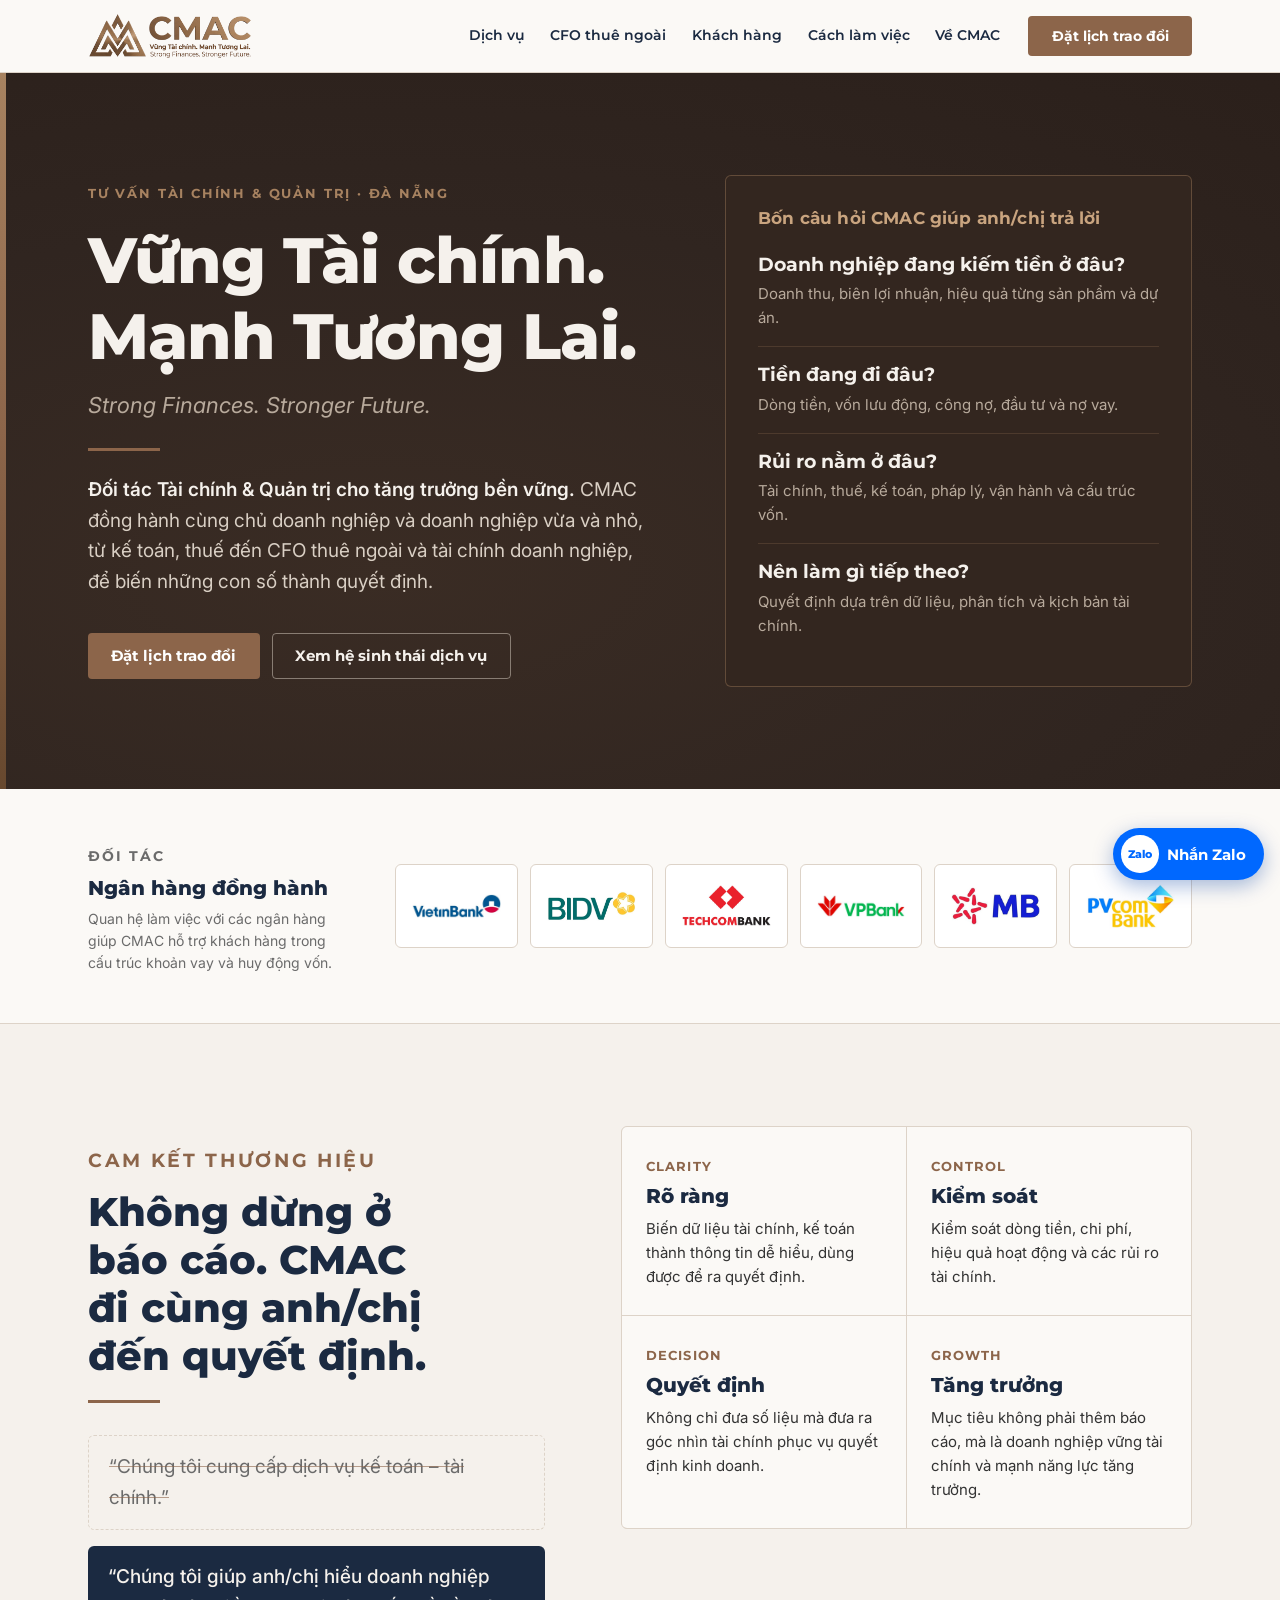
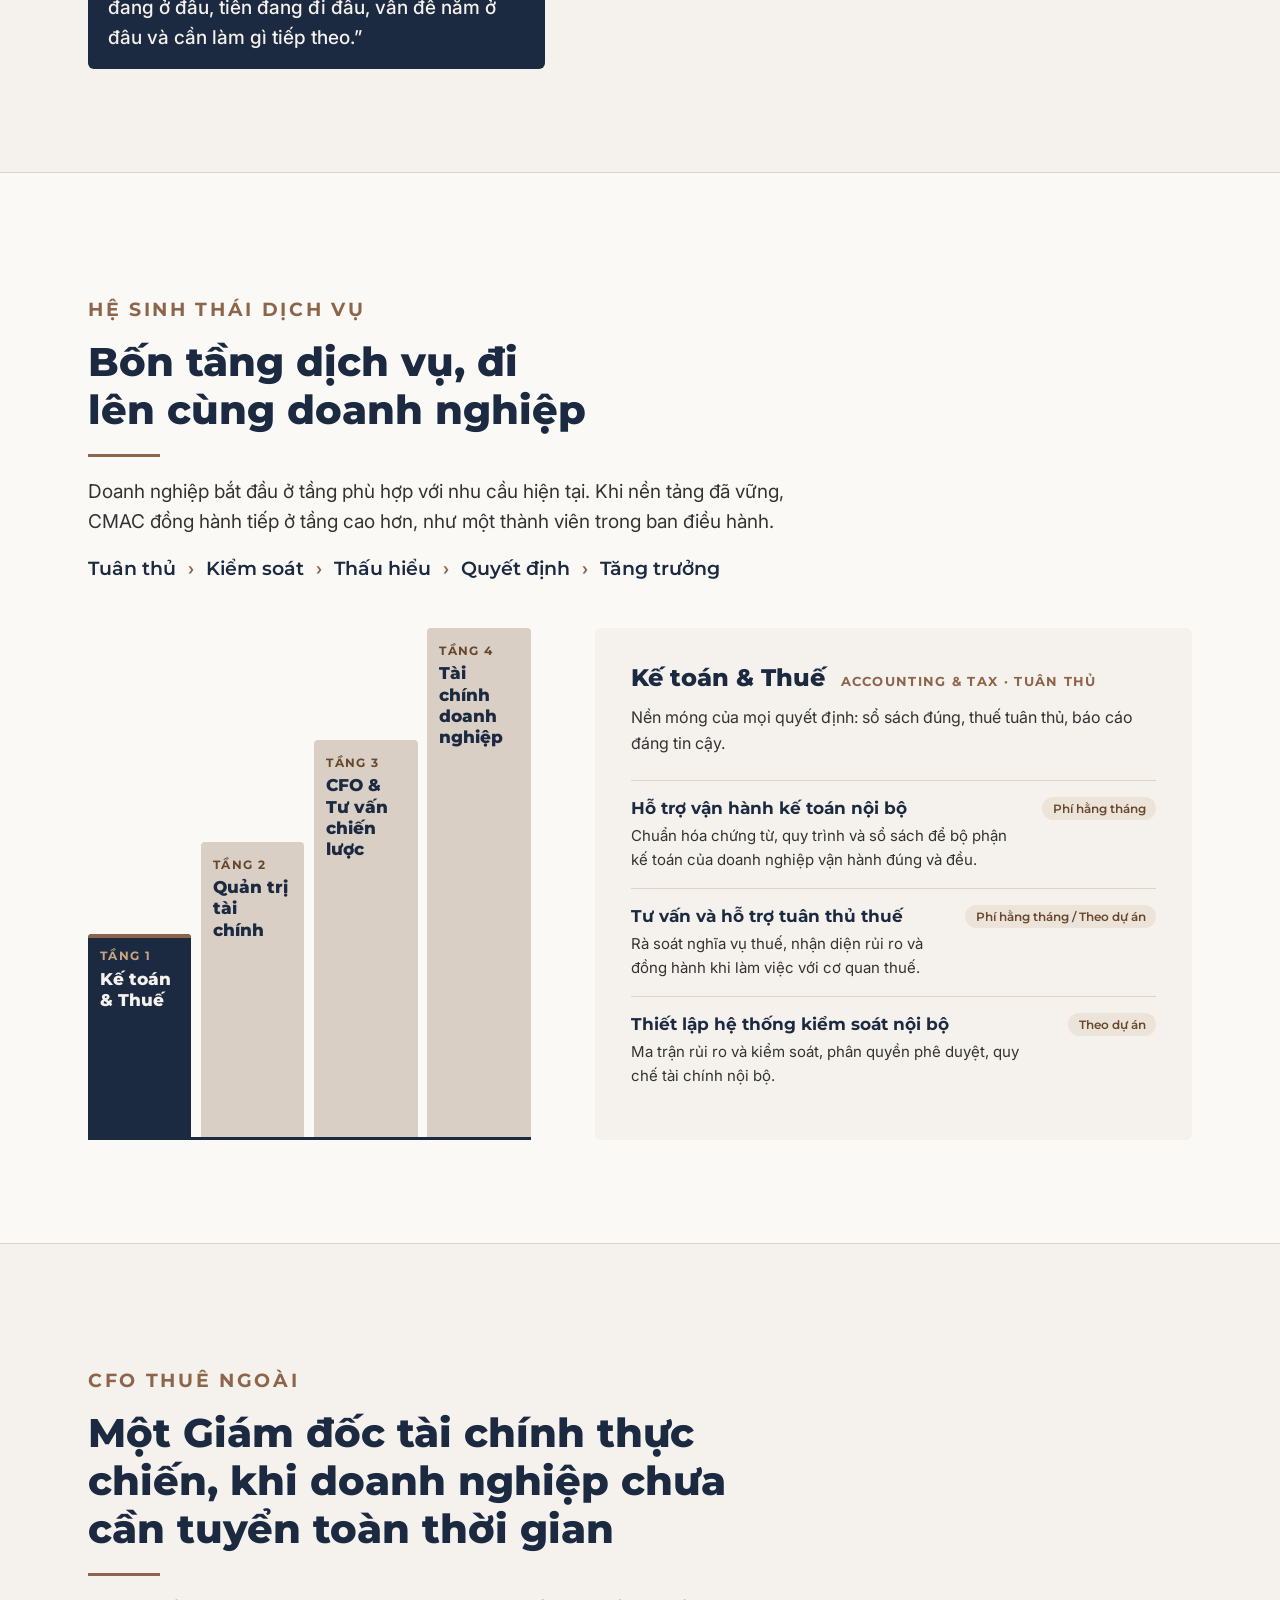
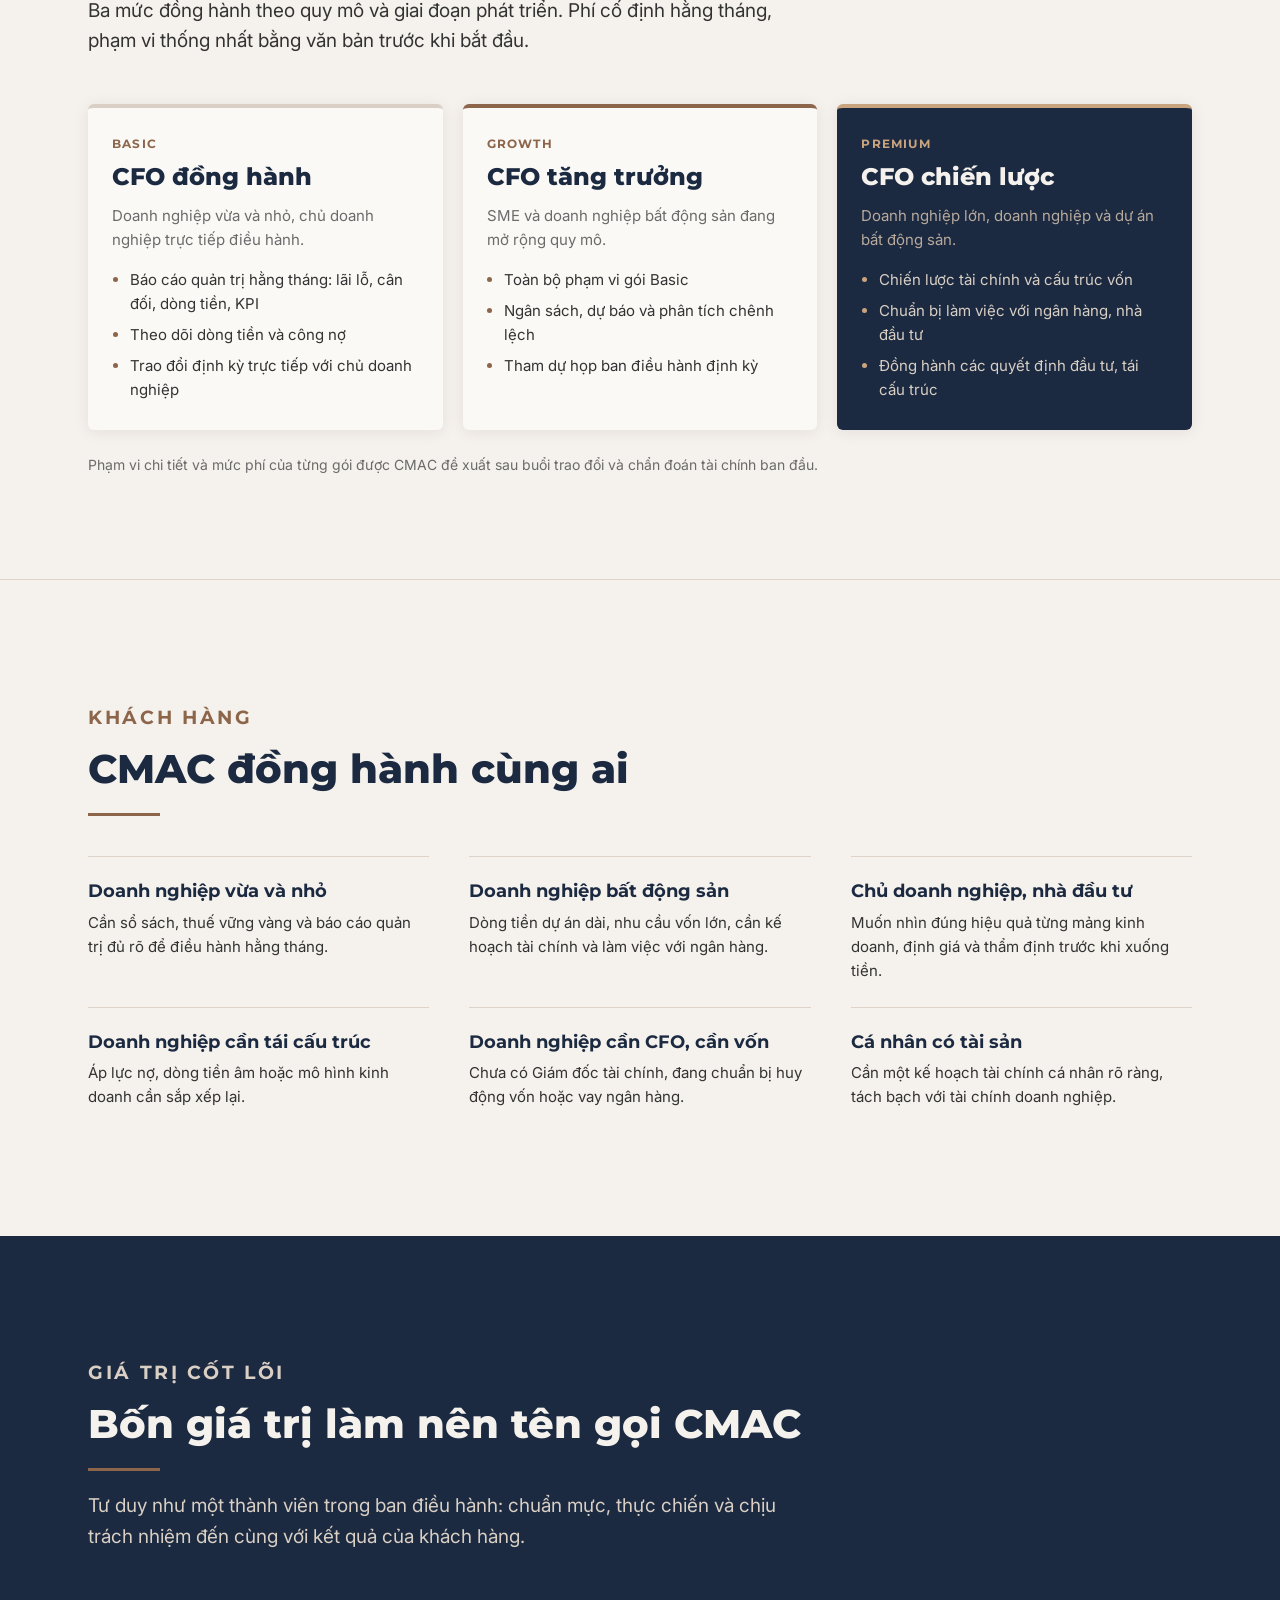
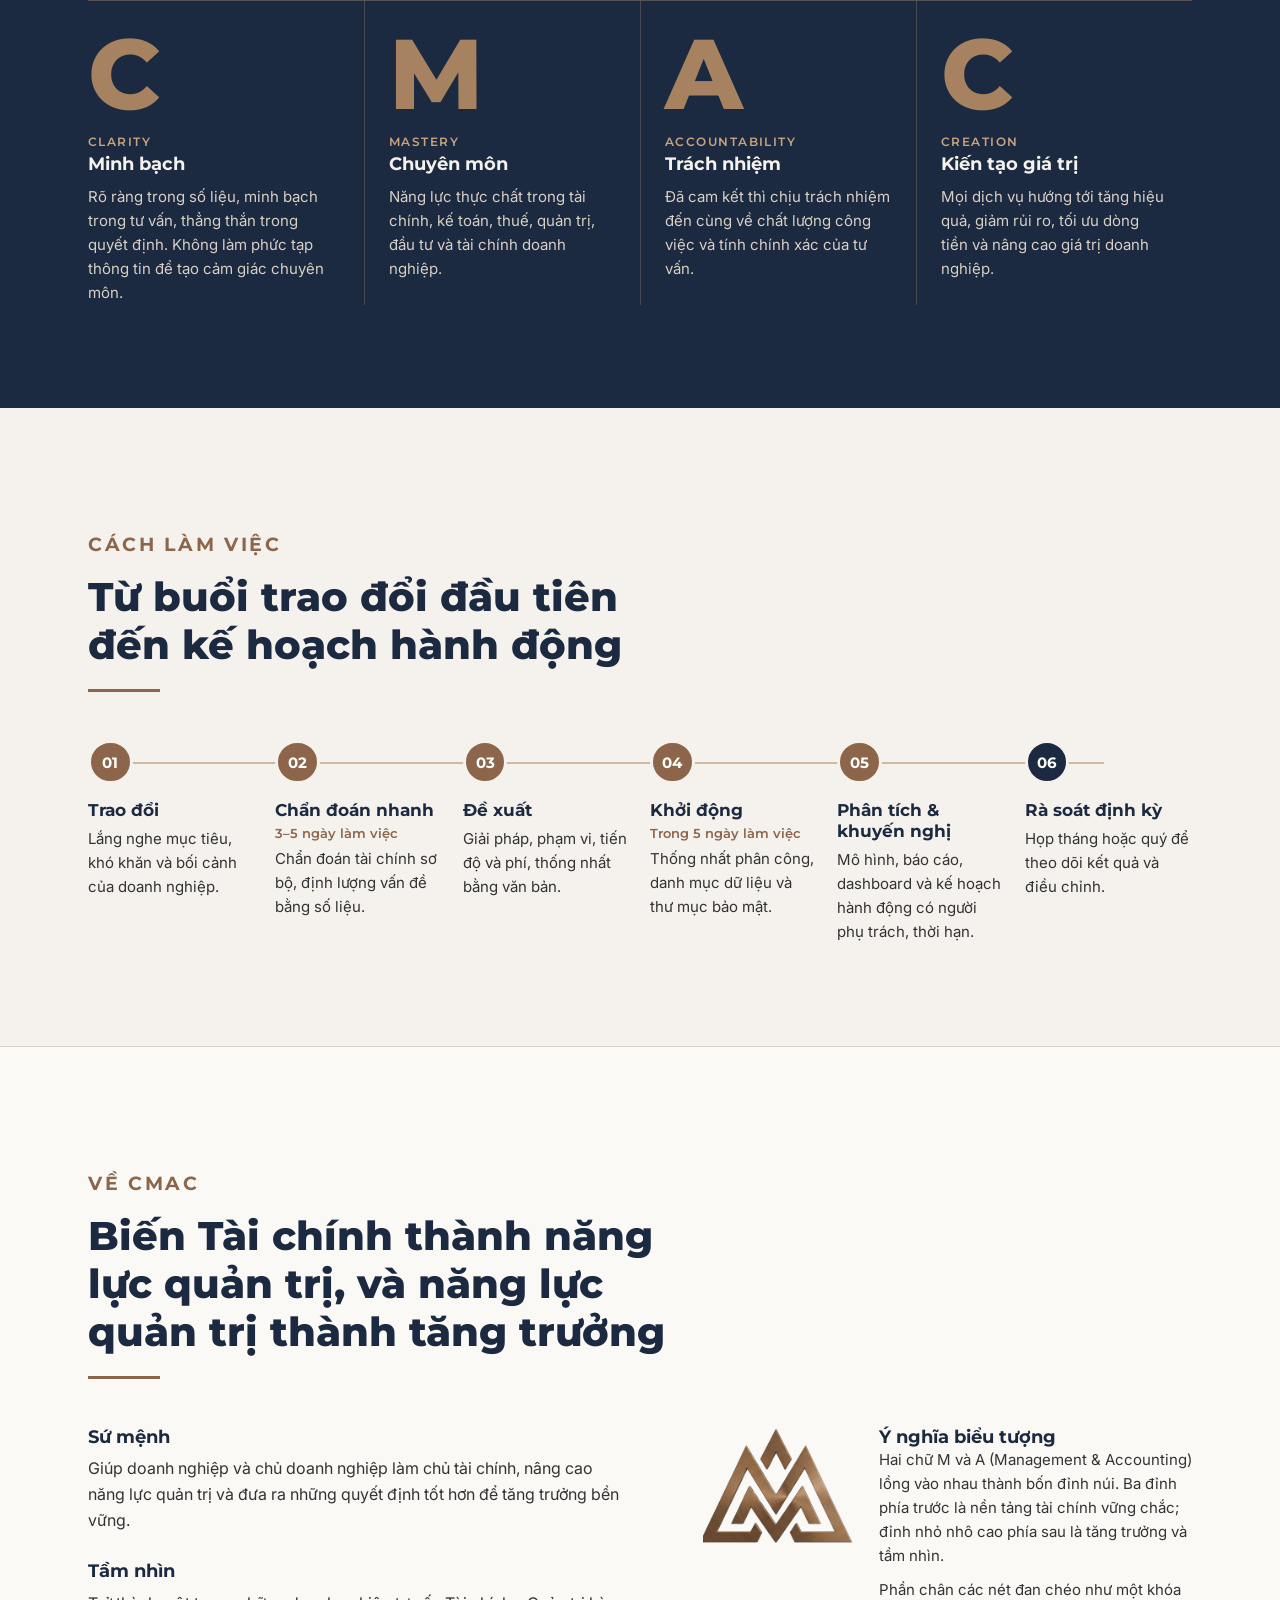
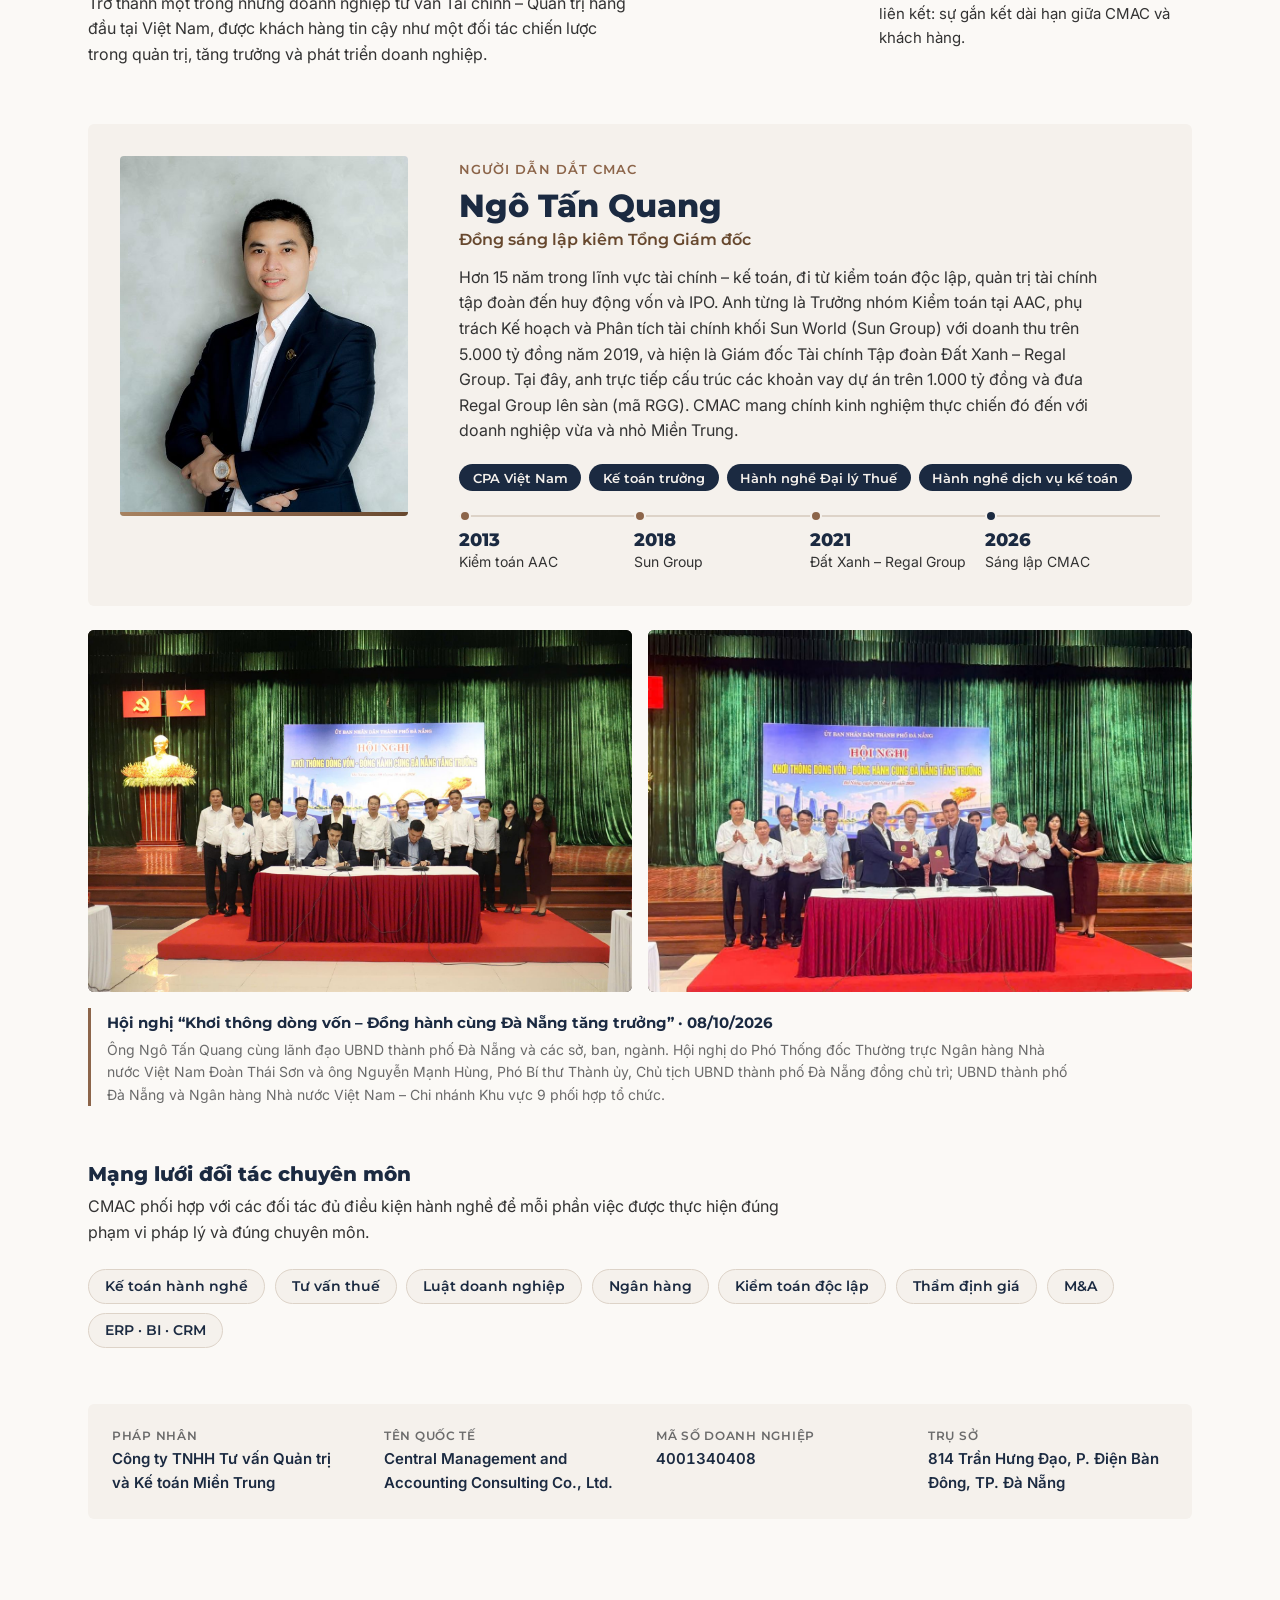
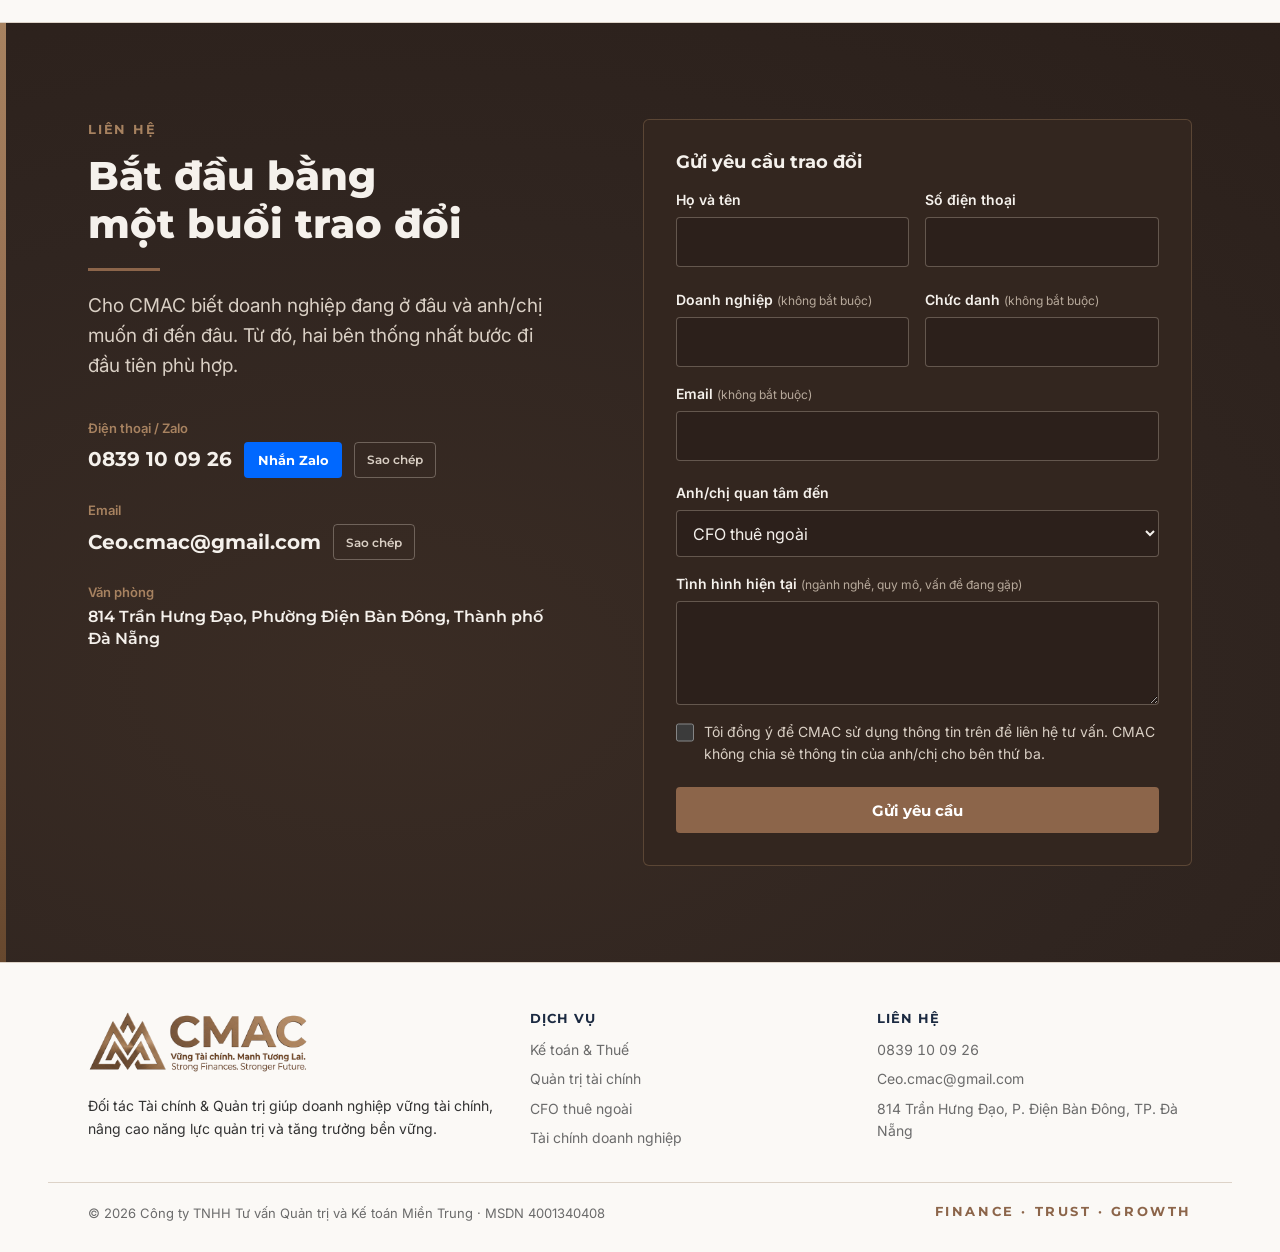
==== index.html @ badc1383 "Sửa logo ngân hàng tràn khung trên Safari iPhone Co-Authored-By: Claude Opus 5.5 <noreply@anthropic." ====
<!doctype html>
<html lang="vi">
<head>
<meta charset="utf-8">
<meta name="viewport" content="width=device-width, initial-scale=1, viewport-fit=cover">
<meta name="description" content="CMAC – Đối tác Tài chính &amp; Quản trị cho tăng trưởng bền vững: Kế toán – Thuế, Quản trị tài chính, CFO thuê ngoài và Tài chính doanh nghiệp tại Đà Nẵng.">
<meta property="og:type" content="website">
<meta property="og:locale" content="vi_VN">
<meta property="og:title" content="CMAC – Vững Tài chính. Mạnh Tương Lai.">
<meta property="og:description" content="CMAC – Đối tác Tài chính &amp; Quản trị cho tăng trưởng bền vững: Kế toán – Thuế, Quản trị tài chính, CFO thuê ngoài và Tài chính doanh nghiệp tại Đà Nẵng.">
<meta property="og:url" content="https://cmac.vn/">
<meta property="og:image" content="https://cmac.vn/assets/cmac-logo.png">
<link rel="canonical" href="https://cmac.vn/">
<meta name="theme-color" content="#2A1F1A">
<link rel="icon" type="image/png" href="assets/cmac-mark.png">
<title>CMAC – Tư vấn Tài chính &amp; Quản trị | Vững Tài chính. Mạnh Tương Lai.</title>
<link rel="preconnect" href="https://fonts.googleapis.com">
<link rel="preconnect" href="https://fonts.gstatic.com" crossorigin>
<link rel="stylesheet" href="https://fonts.googleapis.com/css2?family=Inter:ital,wght@0,400;0,500;0,600;1,400&family=Montserrat:wght@600;700;800&display=swap">
<style>
img { max-width: 100%; }
[hidden] { display: none !important; }
/* Layout: website một trang, căn trái. Nền Kem cho nội dung, khối Sô-cô-la cho hero/CTA (logo đồng chỉ đặt trên nền sáng theo Brand Guideline 2026).
   Điểm nhấn duy nhất: "Hệ sinh thái 4 tầng" vẽ thành bậc núi đi lên, lặp lại hình núi của biểu tượng M–A.
   Một theme cố định theo bộ nhận diện CMAC (60% nền trung tính · 30% Navy · 10% Đồng). */
:root {
  color-scheme: light;
  --choco: #2A1F1A;
  --choco-hi: #3A2C24;
  --choco-card: #33261F;
  --cream: #F5F1EC;
  --paper: #FBF9F6;
  --navy: #1B2A41;
  --navy-2: #24364F;
  --bronze: #8C654A;
  --bronze-hi: #A78260;
  --bronze-lo: #67482E;
  --gold: #C9A47F;
  --sand: #D9CFC4;
  --taupe: #B8AA9C;
  --charcoal: #333333;
  --muted: #6B6B6B;
  --line: #DDD3C8;

  --f-head: "Montserrat", "Segoe UI", system-ui, sans-serif;
  --f-body: "Inter", "Segoe UI", system-ui, sans-serif;

  --t-sm: .875rem;
  --t-base: 1rem;
  --t-lg: 1.1875rem;
  --t-h3: 1.25rem;
  --t-h2: clamp(1.75rem, 1.25rem + 1.9vw, 2.5rem);
  --t-h1: clamp(2.375rem, 1.4rem + 3.8vw, 4rem);

  --wrap: 74rem;
  --gutter: clamp(16px, 4vw, 40px);
  --radius: 6px;
  --shadow: 0 2px 16px rgba(42, 31, 26, .08);
}
*, *::before, *::after { box-sizing: border-box; }
html { scroll-behavior: smooth; }
body {
  margin: 0; background: var(--cream); color: var(--charcoal);
  font-family: var(--f-body); font-size: var(--t-base); line-height: 1.6;
  -webkit-font-smoothing: antialiased;
}
@media (prefers-reduced-motion: reduce) { html { scroll-behavior: auto; } *, *::before, *::after { transition: none !important; animation: none !important; } }
h1, h2, h3, h4 { font-family: var(--f-head); color: var(--navy); line-height: 1.2; margin: 0; text-wrap: balance; }
p, ul, ol, dl, dd { margin: 0; }
a { color: inherit; }
:focus-visible { outline: 2px solid var(--bronze); outline-offset: 3px; border-radius: 2px; }
.wrap { max-width: var(--wrap); margin-inline: auto; padding-inline: var(--gutter); }
.num { font-variant-numeric: tabular-nums; }

/* nhãn phần: chữ hoa giãn, màu Đồng (theo template CMAC), dùng tiết chế */
.kicker { font-family: var(--f-head); font-weight: 700; font-size: .8125rem; letter-spacing: .14em; text-transform: uppercase; color: var(--bronze); }
.rule { width: 4.5rem; height: 3px; background: var(--bronze); border: 0; margin: 1.25rem 0 0; }
.sec { padding-block: clamp(4rem, 8vw, 6.5rem); scroll-margin-top: 4.5rem; }
.sec-head { max-width: 46rem; }
.sec-head h2 { font-size: var(--t-h2); font-weight: 800; margin-top: .75rem; }
.sec-head > p { margin-top: 1.25rem; font-size: var(--t-lg); }

.btn {
  display: inline-flex; align-items: center; justify-content: center;
  font-family: var(--f-head); font-weight: 700; font-size: .9375rem;
  min-height: 2.875rem; padding: 0 1.4rem; border-radius: 4px; border: 1px solid transparent;
  text-decoration: none; cursor: pointer; transition: background-color .18s, border-color .18s, color .18s;
}
.btn-bronze { background: var(--bronze); color: #fff; }
.btn-bronze:hover { background: var(--bronze-lo); }
.btn-line { border-color: rgba(217,207,196,.5); color: var(--cream); background: transparent; }
.btn-line:hover { border-color: var(--bronze-hi); }

/* ---------- Header (nền sáng để đặt logo đồng gốc) ---------- */
.site-head { position: sticky; top: env(safe-area-inset-top, 0px); z-index: 30; background: rgba(251, 249, 246, .96); backdrop-filter: blur(6px); border-bottom: 1px solid var(--line); }
.site-head .wrap { display: flex; align-items: center; gap: 1.75rem; min-height: 4.5rem; }
.brand { display: block; line-height: 0; }
.brand img { height: 46px; width: auto; }
.nav { display: flex; gap: 1.6rem; margin-left: auto; }
.nav a { font-family: var(--f-head); font-weight: 600; font-size: .875rem; color: var(--navy); text-decoration: none; padding-block: .5rem; border-bottom: 2px solid transparent; }
.nav a:hover { border-bottom-color: var(--bronze); }
.head-cta { min-height: 2.5rem; font-size: .875rem; }
.menu-btn { display: none; margin-left: auto; background: none; border: 1px solid var(--line); color: var(--navy); border-radius: 4px; min-height: 2.75rem; padding: 0 1rem; font: 600 .875rem var(--f-head); cursor: pointer; }
@media (max-width: 900px) {
  .nav, .head-cta { display: none; }
  .menu-btn { display: inline-flex; align-items: center; }
  .nav.open { display: flex; position: absolute; left: 0; right: 0; top: 100%; flex-direction: column; gap: 0; background: var(--paper); padding: .25rem var(--gutter) 1rem; border-bottom: 1px solid var(--line); box-shadow: var(--shadow); }
  .nav.open a { padding-block: .85rem; border-bottom: 1px solid var(--line); }
  .brand img { height: 40px; }
}

/* ---------- Khối tối ---------- */
.dark { position: relative; color: var(--sand); background: radial-gradient(120% 95% at 30% 70%, var(--choco-hi) 0%, #302520 52%, var(--choco) 100%); }
.dark::before { content: ""; position: absolute; inset: 0 auto 0 0; width: 6px; background: linear-gradient(var(--bronze-hi), var(--bronze), var(--bronze-lo)); }
.dark h1, .dark h2, .dark h3 { color: var(--cream); }
.dark .kicker { color: var(--bronze-hi); }

/* ---------- Hero ---------- */
.hero .wrap { display: grid; grid-template-columns: minmax(0, 1.2fr) minmax(0, 1fr); gap: clamp(2.5rem, 6vw, 5rem); padding-block: clamp(3.5rem, 8vw, 6.5rem); align-items: center; }
.hero h1 { font-size: var(--t-h1); font-weight: 800; letter-spacing: -.015em; margin-top: 1.1rem; }
.hero .en { display: block; margin-top: .9rem; font: italic 400 clamp(1.05rem, .9rem + .6vw, 1.375rem)/1.4 var(--f-body); color: var(--taupe); letter-spacing: 0; }
.hero .rule { margin-top: 1.75rem; }
.hero-lede { margin-top: 1.5rem; font-size: var(--t-lg); max-width: 36rem; }
.hero-lede strong { color: var(--cream); font-weight: 600; }
.hero-actions { display: flex; flex-wrap: wrap; gap: .75rem; margin-top: 2.25rem; }

.questions { background: var(--choco-card); border: 1px solid rgba(167,130,96,.4); border-radius: var(--radius); padding: clamp(1.25rem, 3vw, 2rem); min-width: 0; }
.questions h2 { font-size: 1.0625rem; font-weight: 700; color: var(--gold); letter-spacing: .01em; }
.questions ul { list-style: none; padding: 0; margin-top: .5rem; display: grid; }
.questions li { padding-block: 1rem; border-top: 1px solid rgba(167,130,96,.22); }
.questions li:first-child { border-top: 0; }
.questions b { display: block; font: 700 1.1875rem/1.3 var(--f-head); color: var(--cream); }
.questions span { display: block; margin-top: .3rem; font-size: .9375rem; color: var(--taupe); }
@media (max-width: 900px) { .hero .wrap { grid-template-columns: minmax(0, 1fr); } }

/* ---------- Cam kết ---------- */
.promise .wrap { display: grid; grid-template-columns: minmax(0, 1fr) minmax(0, 1.25fr); gap: clamp(2rem, 6vw, 5rem); align-items: start; }
.shift { margin-top: 2rem; display: grid; gap: 1rem; }
.shift p { padding: 1rem 1.25rem; border-radius: var(--radius); font-size: var(--t-lg); }
.shift .from { color: var(--muted); background: transparent; border: 1px dashed var(--line); text-decoration: line-through; text-decoration-color: rgba(140,101,74,.6); }
.shift .to { background: var(--navy); color: var(--cream); font-weight: 500; }
.pillars { display: grid; grid-template-columns: repeat(2, minmax(0, 1fr)); gap: 1px; background: var(--line); border: 1px solid var(--line); border-radius: var(--radius); overflow: hidden; }
.pillar { background: var(--paper); padding: 1.6rem 1.5rem; }
.pillar .en { font: 700 .8125rem var(--f-head); color: var(--bronze); letter-spacing: .08em; text-transform: uppercase; }
.pillar h3 { font-size: var(--t-h3); font-weight: 800; margin-top: .35rem; }
.pillar p { margin-top: .6rem; font-size: .9375rem; }
@media (max-width: 900px) { .promise .wrap { grid-template-columns: minmax(0, 1fr); } }
@media (max-width: 520px) { .pillars { grid-template-columns: minmax(0, 1fr); } }

/* ---------- Hệ sinh thái 4 tầng ---------- */
.eco { background: var(--paper); border-block: 1px solid var(--line); }
.logic { display: flex; flex-wrap: wrap; align-items: center; gap: .5rem .75rem; margin-top: 1.5rem; font: 600 .9375rem var(--f-head); color: var(--navy); }
.logic i { font-style: normal; color: var(--bronze); }
.eco-grid { display: grid; grid-template-columns: minmax(0, 1fr) minmax(0, 1.35fr); gap: clamp(2rem, 5vw, 4rem); margin-top: 3rem; align-items: stretch; }
.peaks { display: grid; grid-template-columns: repeat(4, minmax(0, 1fr)); align-items: end; gap: .6rem; min-height: 22rem; padding-bottom: 0; border-bottom: 3px solid var(--navy); }
.peak {
  position: relative; display: flex; flex-direction: column; justify-content: flex-start; gap: .35rem;
  border: 0; cursor: pointer; text-align: left; padding: .9rem .75rem; border-radius: 4px 4px 0 0;
  background: var(--sand); color: var(--navy); font-family: var(--f-head); transition: background-color .2s, color .2s;
}
.peak:nth-child(1) { height: 40%; } .peak:nth-child(2) { height: 58%; } .peak:nth-child(3) { height: 78%; } .peak:nth-child(4) { height: 100%; }
.peak small { font-weight: 700; font-size: .75rem; letter-spacing: .12em; text-transform: uppercase; color: var(--bronze-lo); }
.peak strong { font-weight: 800; font-size: clamp(.8125rem, .7rem + .45vw, 1.0625rem); line-height: 1.25; }
.peak:hover { background: #E6DDD2; }
.peak[aria-selected="true"] { background: var(--navy); color: var(--cream); }
.peak[aria-selected="true"] small { color: var(--gold); }
.peak[aria-selected="true"]::after { content: ""; position: absolute; left: 0; right: 0; top: 0; height: 4px; background: var(--bronze); border-radius: 4px 4px 0 0; }
.tier { background: var(--cream); border-radius: var(--radius); padding: clamp(1.4rem, 3vw, 2.25rem); min-width: 0; }
.tier-top { display: flex; flex-wrap: wrap; align-items: baseline; gap: .5rem 1rem; }
.tier h3 { font-size: 1.5rem; font-weight: 800; }
.tier .goal { font: 700 .8125rem var(--f-head); letter-spacing: .1em; text-transform: uppercase; color: var(--bronze); }
.tier > p { margin-top: .75rem; }
.svc-list { list-style: none; padding: 0; margin-top: 1.5rem; display: grid; gap: 0; }
.svc-list li { display: grid; grid-template-columns: minmax(0, 1fr) auto; gap: .25rem 1.25rem; padding-block: 1rem; border-top: 1px solid var(--line); }
.svc-list b { font: 700 1.0625rem/1.35 var(--f-head); color: var(--navy); }
.svc-list p { grid-column: 1; font-size: .9375rem; }
.svc-list .fee { grid-column: 2; grid-row: 1; align-self: start; font: 600 .75rem var(--f-head); color: var(--bronze-lo); background: #EDE4D9; border-radius: 999px; padding: .25rem .65rem; white-space: nowrap; }
@media (max-width: 900px) { .eco-grid { grid-template-columns: minmax(0, 1fr); } .peaks { min-height: 15rem; } }
@media (max-width: 480px) { .peak { padding: .6rem .45rem; } .peak small { letter-spacing: .06em; } .svc-list li { grid-template-columns: minmax(0, 1fr); } .svc-list .fee { grid-column: 1; grid-row: auto; justify-self: start; } }

/* ---------- CFO thuê ngoài ---------- */
.cfo-grid { display: grid; grid-template-columns: repeat(3, minmax(0, 1fr)); gap: 1.25rem; margin-top: 3rem; }
.pkg { background: var(--paper); border-radius: var(--radius); box-shadow: var(--shadow); padding: 1.75rem 1.5rem; display: flex; flex-direction: column; gap: .75rem; border-top: 4px solid var(--sand); }
.pkg.mid { border-top-color: var(--bronze); }
.pkg.top { background: var(--navy); color: var(--sand); border-top-color: var(--gold); }
.pkg.top h3 { color: var(--cream); }
.pkg .tag { font: 700 .75rem var(--f-head); letter-spacing: .1em; text-transform: uppercase; color: var(--bronze); }
.pkg.top .tag { color: var(--gold); }
.pkg h3 { font-size: 1.5rem; font-weight: 800; }
.pkg .for { font-size: .9375rem; color: var(--muted); }
.pkg.top .for { color: var(--taupe); }
.pkg ul { padding-left: 1.1rem; display: grid; gap: .45rem; font-size: .9375rem; margin-top: .25rem; }
.pkg li::marker { color: var(--bronze); }
.pkg.top li::marker { color: var(--gold); }
.cfo-note { margin-top: 1.5rem; font-size: .875rem; color: var(--muted); max-width: 52rem; }
@media (max-width: 900px) { .cfo-grid { grid-template-columns: minmax(0, 1fr); } }

/* ---------- Khách hàng ---------- */
.clients { border-top: 1px solid var(--line); }
.client-grid { display: grid; grid-template-columns: repeat(3, minmax(0, 1fr)); gap: 0 2.5rem; margin-top: 2.5rem; }
.client { padding-block: 1.5rem; border-top: 1px solid var(--line); }
.client h3 { font-size: 1.125rem; font-weight: 700; }
.client p { margin-top: .5rem; font-size: .9375rem; }
@media (max-width: 900px) { .client-grid { grid-template-columns: repeat(2, minmax(0, 1fr)); } }
@media (max-width: 560px) { .client-grid { grid-template-columns: minmax(0, 1fr); } }

/* ---------- Giá trị C.M.A.C ---------- */
.values { background: var(--navy); color: var(--sand); }
.values .kicker { color: var(--gold); }
.values h2 { color: var(--cream); }
.values .sec-head > p { color: var(--sand); }
.acrostic { display: grid; grid-template-columns: repeat(4, minmax(0, 1fr)); margin-top: 3rem; border-top: 1px solid rgba(201,164,127,.35); }
.letter { padding: 1.75rem 1.5rem 0 0; }
.letter + .letter { padding-left: 1.5rem; border-left: 1px solid rgba(201,164,127,.25); }
.letter .big { display: block; font: 800 clamp(4rem, 3rem + 4vw, 6.5rem)/0.9 var(--f-head); color: var(--bronze-hi); letter-spacing: -.02em; }
.letter h3 { color: var(--cream); font-size: 1.125rem; font-weight: 700; margin-top: 1rem; }
.letter h3 span { display: block; font: 600 .75rem var(--f-head); color: var(--gold); letter-spacing: .12em; text-transform: uppercase; margin-bottom: .3rem; }
.letter p { margin-top: .6rem; font-size: .9375rem; }
@media (max-width: 900px) { .acrostic { grid-template-columns: repeat(2, minmax(0, 1fr)); row-gap: 2rem; } .letter:nth-child(3) { padding-left: 0; border-left: 0; } }
@media (max-width: 480px) { .acrostic { grid-template-columns: minmax(0, 1fr); } .letter + .letter { padding-left: 0; border-left: 0; } }

/* ---------- Quy trình ---------- */
.steps { list-style: none; padding: 0; margin-top: 3rem; display: grid; grid-template-columns: repeat(6, minmax(0, 1fr)); gap: 1.25rem; counter-reset: s; position: relative; }
.steps::before { content: ""; position: absolute; top: 1.4rem; left: 1.4rem; right: 8%; height: 2px; background: var(--bronze-hi); opacity: .5; }
.steps li { position: relative; counter-increment: s; min-width: 0; }
.steps li::before { content: counter(s, decimal-leading-zero); position: relative; display: grid; place-items: center; width: 2.8rem; height: 2.8rem; border-radius: 50%; background: var(--bronze); color: #fff; font: 700 .9375rem var(--f-head); border: 3px solid var(--cream); }
.steps li:last-child::before { background: var(--navy); }
.steps h3 { font-size: 1.0625rem; font-weight: 700; margin-top: 1rem; }
.steps .time { display: block; font: 600 .8125rem var(--f-head); color: var(--bronze); margin-top: .25rem; }
.steps p { font-size: .9375rem; margin-top: .4rem; }
@media (max-width: 1000px) {
  .steps { grid-template-columns: minmax(0, 1fr); gap: 0; }
  .steps::before { top: 1.4rem; bottom: 1.4rem; left: 1.4rem; right: auto; width: 2px; height: auto; }
  .steps li { display: grid; grid-template-columns: 2.8rem minmax(0, 1fr); column-gap: 1.1rem; padding-bottom: 1.6rem; }
  .steps li::before { grid-row: span 3; }
  .steps h3 { margin-top: .55rem; }
}

/* ---------- Về CMAC ---------- */
.about { background: var(--paper); border-block: 1px solid var(--line); }
.about-grid { display: grid; grid-template-columns: minmax(0, 1.1fr) minmax(0, 1fr); gap: clamp(2rem, 6vw, 5rem); margin-top: 3rem; }
.mv { display: grid; gap: 1.75rem; }
.mv h3 { font-size: 1.125rem; font-weight: 700; }
.mv p { margin-top: .5rem; }
.mv .en { margin-top: .4rem; font-style: italic; color: var(--muted); font-size: .9375rem; }
.symbol { display: grid; grid-template-columns: 9.5rem minmax(0, 1fr); gap: 1.5rem; align-items: start; }
.symbol img { width: 100%; height: auto; }
.symbol p { font-size: .9375rem; }
.symbol p + p { margin-top: .6rem; }
.leader { margin-top: 3.5rem; display: grid; grid-template-columns: minmax(0, 18rem) minmax(0, 1fr); gap: clamp(1.5rem, 4vw, 3.5rem); align-items: start; padding: clamp(1.25rem, 3vw, 2rem); background: var(--cream); border-radius: var(--radius); }
.leader-photo { margin: 0; position: relative; }
.leader-photo img { display: block; width: 100%; height: auto; aspect-ratio: 4 / 5; object-fit: cover; border-radius: 4px; }
.leader-photo::after { content: ""; position: absolute; left: 0; right: 0; bottom: 0; height: 4px; background: linear-gradient(90deg, var(--bronze-hi), var(--bronze), var(--bronze-lo)); border-radius: 0 0 4px 4px; }
.leader .role { font: 600 .8125rem var(--f-head); color: var(--bronze); letter-spacing: .08em; text-transform: uppercase; }
.leader h3 { font-size: clamp(1.5rem, 1.2rem + 1vw, 2rem); font-weight: 800; margin-top: .4rem; }
.leader-title { font: 600 1rem var(--f-head); color: var(--bronze-lo); margin-top: .25rem; }
.leader-bio { margin-top: 1rem; max-width: 40rem; }
.creds { list-style: none; padding: 0; margin-top: 1.25rem; display: flex; flex-wrap: wrap; gap: .5rem; }
.creds li { background: var(--navy); color: var(--cream); border-radius: 999px; padding: .35rem .85rem; font: 600 .8125rem var(--f-head); }
.path { list-style: none; padding: 0; margin-top: 1.5rem; display: grid; grid-template-columns: repeat(4, minmax(0, 1fr)); border-top: 2px solid var(--line); }
.path li { padding-top: .75rem; position: relative; font-size: .875rem; color: var(--charcoal); }
.path li::before { content: ""; position: absolute; top: -7px; left: 0; width: 12px; height: 12px; border-radius: 50%; background: var(--bronze); border: 2px solid var(--cream); }
.path li:last-child::before { background: var(--navy); }
.path span { display: block; font: 800 1.125rem var(--f-head); color: var(--navy); }
@media (max-width: 760px) { .leader { grid-template-columns: minmax(0, 1fr); } .leader-photo { max-width: 16rem; } }
@media (max-width: 480px) { .path { grid-template-columns: repeat(2, minmax(0, 1fr)); row-gap: 1rem; } }

/* ---------- Ngân hàng đồng hành ---------- */
.banks { background: var(--paper); border-bottom: 1px solid var(--line); }
.banks .wrap { display: grid; grid-template-columns: minmax(0, 16rem) minmax(0, 1fr); gap: clamp(1.5rem, 4vw, 3.5rem); align-items: center; padding-block: clamp(2.25rem, 4vw, 3rem); }
.banks h2 { font-size: 1.25rem; font-weight: 800; margin-top: .5rem; }
.banks-intro p { margin-top: .5rem; font-size: .875rem; color: var(--muted); }
.bank-grid { list-style: none; padding: 0; display: grid; grid-template-columns: repeat(6, minmax(0, 1fr)); gap: .75rem; }
.bank-grid li { display: flex; align-items: center; justify-content: center; height: 5.25rem; padding: .75rem 1rem; overflow: hidden; background: #fff; border: 1px solid var(--line); border-radius: var(--radius); }
/* Giới hạn bằng đơn vị cố định: Safari iOS không tính max-height theo % trong ô có chiều cao cố định */
.bank-grid img { display: block; flex: 0 1 auto; min-width: 0; width: auto; height: auto; max-width: 100%; max-height: 3.25rem; object-fit: contain; }
@media (max-width: 1000px) { .banks .wrap { grid-template-columns: minmax(0, 1fr); } .bank-grid { grid-template-columns: repeat(3, minmax(0, 1fr)); } }
@media (max-width: 480px) { .bank-grid { grid-template-columns: repeat(2, minmax(0, 1fr)); gap: .6rem; } .bank-grid li { height: 4.5rem; padding: .6rem .75rem; } .bank-grid img { max-height: 2.75rem; } }

/* ---------- Hoạt động tiêu biểu của CEO ---------- */
.moments { margin-top: 1.5rem; display: grid; grid-template-columns: repeat(2, minmax(0, 1fr)); gap: 1rem; }
.moments figure { margin: 0; overflow: hidden; border-radius: var(--radius); background: var(--choco); }
.moments img { display: block; width: 100%; height: auto; aspect-ratio: 3 / 2; object-fit: cover; object-position: 50% 60%; }
.moments-cap { grid-column: 1 / -1; display: grid; gap: .35rem; padding: .25rem 0 0 1rem; border-left: 3px solid var(--bronze); }
.moments-cap b { font: 700 .9375rem/1.4 var(--f-head); color: var(--navy); }
.moments-cap p { font-size: .875rem; color: var(--muted); max-width: 60rem; }
@media (max-width: 760px) { .moments { grid-template-columns: minmax(0, 1fr); } }
.partners { margin-top: 3.5rem; }
.partners h3 { font-size: 1.25rem; font-weight: 800; }
.partners > p { margin-top: .5rem; max-width: 46rem; }
.partner-list { list-style: none; padding: 0; margin-top: 1.5rem; display: flex; flex-wrap: wrap; gap: .6rem; }
.partner-list li { background: var(--cream); border: 1px solid var(--line); border-radius: 999px; padding: .45rem 1rem; font: 600 .875rem var(--f-head); color: var(--navy); }
.legal-card { margin-top: 3.5rem; display: grid; grid-template-columns: repeat(4, minmax(0, 1fr)); gap: 1.25rem 2rem; padding: 1.5rem; background: var(--cream); border-radius: var(--radius); }
.legal-card dt { font: 600 .75rem var(--f-head); color: var(--muted); letter-spacing: .06em; text-transform: uppercase; }
.legal-card dd { margin-top: .3rem; font-weight: 600; color: var(--navy); font-size: .9375rem; overflow-wrap: anywhere; }
@media (max-width: 900px) { .about-grid { grid-template-columns: minmax(0, 1fr); } .legal-card { grid-template-columns: repeat(2, minmax(0, 1fr)); } }
@media (max-width: 480px) { .symbol { grid-template-columns: 6.5rem minmax(0, 1fr); gap: 1rem; } .legal-card { grid-template-columns: minmax(0, 1fr); } }

/* ---------- Liên hệ ---------- */
.contact .wrap { display: grid; grid-template-columns: minmax(0, 1fr) minmax(0, 1.15fr); gap: clamp(2.5rem, 6vw, 5rem); padding-block: clamp(4rem, 8vw, 6rem); }
.contact h2 { font-size: var(--t-h2); font-weight: 800; margin-top: .75rem; }
.contact .lede { margin-top: 1.25rem; font-size: var(--t-lg); }
.channels { margin-top: 2.25rem; display: grid; gap: 1.4rem; }
.ch-label { font-size: .8125rem; font-weight: 600; color: var(--bronze-hi); }
.ch-row { display: flex; flex-wrap: wrap; align-items: center; gap: .75rem; margin-top: .2rem; }
.ch-val { font: 700 1.25rem/1.35 var(--f-head); color: var(--cream); user-select: all; overflow-wrap: anywhere; }
.ch-val.sm { font-size: 1rem; font-weight: 600; user-select: text; }
.copy { background: none; border: 1px solid rgba(217,207,196,.35); color: var(--sand); border-radius: 4px; font: 600 .75rem var(--f-head); min-height: 2.25rem; padding: 0 .75rem; cursor: pointer; }
.copy:hover { border-color: var(--bronze-hi); color: var(--cream); }
form { background: var(--choco-card); border: 1px solid rgba(167,130,96,.35); border-radius: var(--radius); padding: clamp(1.25rem, 3vw, 2rem); display: grid; gap: 1rem; min-width: 0; }
form h3 { font-size: 1.125rem; font-weight: 700; }
.row2 { display: grid; grid-template-columns: repeat(2, minmax(0, 1fr)); gap: 1rem; }
@media (max-width: 560px) { .row2 { grid-template-columns: minmax(0, 1fr); } }
.field { display: grid; gap: .35rem; min-width: 0; }
label { font-size: .875rem; font-weight: 600; color: var(--cream); }
.hint { font-weight: 400; color: var(--taupe); font-size: .75rem; }
input, select, textarea { width: 100%; font: inherit; color: var(--cream); background: rgba(42,31,26,.7); border: 1px solid rgba(184,170,156,.4); border-radius: 4px; padding: .7rem .8rem; min-height: 2.875rem; color-scheme: dark; }
textarea { min-height: 6.5rem; resize: vertical; }
input:focus, select:focus, textarea:focus { outline: 2px solid var(--bronze-hi); outline-offset: 0; border-color: transparent; }
.err { font-size: .8125rem; color: #F2B8A0; }
[aria-invalid="true"] { border-color: #E08F6E; }
.result { border-top: 1px solid rgba(167,130,96,.35); padding-top: 1rem; display: grid; gap: .75rem; }
.result p { font-size: .875rem; }
.result pre { margin: 0; white-space: pre-wrap; font: .875rem/1.55 var(--f-body); color: var(--sand); background: rgba(42,31,26,.7); border-radius: 4px; padding: .9rem; max-height: 15rem; overflow: auto; }
@media (max-width: 900px) { .contact .wrap { grid-template-columns: minmax(0, 1fr); } }
.consent { display: grid; grid-template-columns: auto minmax(0, 1fr); gap: .65rem; align-items: start; font-size: .875rem; font-weight: 400; color: var(--sand); cursor: pointer; }
.consent input { width: 1.15rem; height: 1.15rem; min-height: 0; margin: .15rem 0 0; padding: 0; accent-color: var(--bronze-hi); }
.hp { position: absolute; left: -9999px; width: 1px; height: 1px; overflow: hidden; }
.btn[disabled] { opacity: .65; cursor: progress; }
.sent { display: grid; gap: .9rem; align-content: start; align-self: start; background: var(--choco-card); border: 1px solid rgba(167,130,96,.35); border-radius: var(--radius); padding: clamp(1.5rem, 3vw, 2.25rem); }
.sent:focus { outline: none; }
.sent .ch-row { margin-top: .5rem; }
.sent h3 { font-size: 1.25rem; }
.sent p { font-size: .9375rem; }
.form-error { font-size: .875rem; color: #F2B8A0; }
.btn-zalo { display: inline-flex; align-items: center; gap: .45rem; min-height: 2.25rem; padding: 0 .85rem; border-radius: 4px; background: #0068FF; color: #fff; font: 700 .8125rem var(--f-head); text-decoration: none; }
.btn-zalo:hover { background: #0052CC; }
.zalo-float {
  position: fixed; right: max(16px, env(safe-area-inset-right, 0px) + 16px); bottom: calc(env(safe-area-inset-bottom, 0px) + 20px); z-index: 40;
  display: flex; align-items: center; gap: .5rem; min-height: 3.25rem; padding: 0 1.15rem 0 .5rem; border-radius: 999px;
  background: #0068FF; color: #fff; text-decoration: none; font: 700 .9375rem var(--f-head); box-shadow: 0 6px 20px rgba(0, 60, 160, .35);
  transition: transform .18s, background-color .18s;
}
.zalo-float:hover { background: #0052CC; transform: translateY(-2px); }
.zalo-float .zi { display: grid; place-items: center; width: 2.35rem; height: 2.35rem; border-radius: 50%; background: #fff; color: #0068FF; font: 800 .6875rem var(--f-head); letter-spacing: -.01em; }
@media (max-width: 560px) { .zalo-float .zt { display: none; } .zalo-float { padding: 0 .45rem; } }

/* ---------- Footer (nền sáng, logo đồng) ---------- */
.foot { background: var(--paper); border-top: 1px solid var(--line); font-size: .875rem; color: var(--muted); }
.foot-top { display: grid; grid-template-columns: minmax(0, 1.3fr) repeat(2, minmax(0, 1fr)); gap: 2rem; padding-block: 3rem 2rem; }
.foot-top img { width: 220px; max-width: 100%; height: auto; }
.foot-top .one { margin-top: 1rem; max-width: 26rem; color: var(--charcoal); }
.foot h4 { font-size: .8125rem; font-weight: 700; letter-spacing: .08em; text-transform: uppercase; color: var(--navy); }
.foot ul { list-style: none; padding: 0; margin-top: .75rem; display: grid; gap: .45rem; }
.foot a { text-decoration: none; }
.foot a:hover { color: var(--bronze); }
.foot-bot { display: flex; flex-wrap: wrap; justify-content: space-between; gap: .75rem 2rem; padding-block: 1.25rem 1.75rem; border-top: 1px solid var(--line); font-size: .8125rem; }
.foot-bot .essence { font: 700 .8125rem var(--f-head); letter-spacing: .2em; color: var(--bronze); }
@media (max-width: 760px) { .foot-top { grid-template-columns: minmax(0, 1fr); } }
</style>
</head>
<body>
<header class="site-head">
  <div class="wrap">
    <a class="brand" href="#top" aria-label="CMAC, về đầu trang"><img src="assets/cmac-logo.png" alt="CMAC – Vững Tài chính. Mạnh Tương Lai." width="163" height="46"></a>
    <nav class="nav" id="nav" aria-label="Điều hướng chính">
      <a href="#dich-vu">Dịch vụ</a>
      <a href="#cfo">CFO thuê ngoài</a>
      <a href="#khach-hang">Khách hàng</a>
      <a href="#cach-lam-viec">Cách làm việc</a>
      <a href="#ve-cmac">Về CMAC</a>
    </nav>
    <a class="btn btn-bronze head-cta" href="#lien-he">Đặt lịch trao đổi</a>
    <button class="menu-btn" id="menuBtn" type="button" aria-expanded="false" aria-controls="nav">Menu</button>
  </div>
</header>

<main id="top">
  <!-- HERO -->
  <section class="dark hero" aria-labelledby="hero-title">
    <div class="wrap">
      <div>
        <p class="kicker">Tư vấn Tài chính &amp; Quản trị · Đà Nẵng</p>
        <h1 id="hero-title">Vững Tài chính. Mạnh Tương Lai.<span class="en">Strong Finances. Stronger Future.</span></h1>
        <hr class="rule">
        <p class="hero-lede"><strong>Đối tác Tài chính &amp; Quản trị cho tăng trưởng bền vững.</strong> CMAC đồng hành cùng chủ doanh nghiệp và doanh nghiệp vừa và nhỏ, từ kế toán, thuế đến CFO thuê ngoài và tài chính doanh nghiệp, để biến những con số thành quyết định.</p>
        <div class="hero-actions">
          <a class="btn btn-bronze" href="#lien-he">Đặt lịch trao đổi</a>
          <a class="btn btn-line" href="#dich-vu">Xem hệ sinh thái dịch vụ</a>
        </div>
      </div>
      <aside class="questions" aria-labelledby="q-title">
        <h2 id="q-title">Bốn câu hỏi CMAC giúp anh/chị trả lời</h2>
        <ul>
          <li><b>Doanh nghiệp đang kiếm tiền ở đâu?</b><span>Doanh thu, biên lợi nhuận, hiệu quả từng sản phẩm và dự án.</span></li>
          <li><b>Tiền đang đi đâu?</b><span>Dòng tiền, vốn lưu động, công nợ, đầu tư và nợ vay.</span></li>
          <li><b>Rủi ro nằm ở đâu?</b><span>Tài chính, thuế, kế toán, pháp lý, vận hành và cấu trúc vốn.</span></li>
          <li><b>Nên làm gì tiếp theo?</b><span>Quyết định dựa trên dữ liệu, phân tích và kịch bản tài chính.</span></li>
        </ul>
      </aside>
    </div>
  </section>

  <!-- NGÂN HÀNG ĐỒNG HÀNH -->
  <section class="banks" aria-labelledby="bank-title">
    <div class="wrap">
      <div class="banks-intro">
        <p class="kicker">Đối tác</p>
        <h2 id="bank-title">Ngân hàng đồng hành</h2>
        <p>Quan hệ làm việc với các ngân hàng giúp CMAC hỗ trợ khách hàng trong cấu trúc khoản vay và huy động vốn.</p>
      </div>
      <ul class="bank-grid">
        <li><img src="assets/banks/vietinbank.png" alt="VietinBank" width="420" height="112" loading="lazy"></li>
        <li><img src="assets/banks/bidv.png" alt="BIDV" width="352" height="120" loading="lazy"></li>
        <li><img src="assets/banks/techcombank.png" alt="Techcombank" width="261" height="120" loading="lazy"></li>
        <li><img src="assets/banks/vpbank.png" alt="VPBank" width="420" height="103" loading="lazy"></li>
        <li><img src="assets/banks/mb.png" alt="MB" width="280" height="120" loading="lazy"></li>
        <li><img src="assets/banks/pvcombank.png" alt="PVcomBank" width="232" height="120" loading="lazy"></li>
      </ul>
    </div>
  </section>

  <!-- CAM KẾT -->
  <section class="sec promise" aria-labelledby="pr-title">
    <div class="wrap">
      <div class="sec-head">
        <p class="kicker">Cam kết thương hiệu</p>
        <h2 id="pr-title">Không dừng ở báo cáo. CMAC đi cùng anh/chị đến quyết định.</h2>
        <hr class="rule">
        <div class="shift">
          <p class="from">“Chúng tôi cung cấp dịch vụ kế toán – tài chính.”</p>
          <p class="to">“Chúng tôi giúp anh/chị hiểu doanh nghiệp đang ở đâu, tiền đang đi đâu, vấn đề nằm ở đâu và cần làm gì tiếp theo.”</p>
        </div>
      </div>
      <div class="pillars">
        <div class="pillar"><span class="en">Clarity</span><h3>Rõ ràng</h3><p>Biến dữ liệu tài chính, kế toán thành thông tin dễ hiểu, dùng được để ra quyết định.</p></div>
        <div class="pillar"><span class="en">Control</span><h3>Kiểm soát</h3><p>Kiểm soát dòng tiền, chi phí, hiệu quả hoạt động và các rủi ro tài chính.</p></div>
        <div class="pillar"><span class="en">Decision</span><h3>Quyết định</h3><p>Không chỉ đưa số liệu mà đưa ra góc nhìn tài chính phục vụ quyết định kinh doanh.</p></div>
        <div class="pillar"><span class="en">Growth</span><h3>Tăng trưởng</h3><p>Mục tiêu không phải thêm báo cáo, mà là doanh nghiệp vững tài chính và mạnh năng lực tăng trưởng.</p></div>
      </div>
    </div>
  </section>

  <!-- HỆ SINH THÁI 4 TẦNG -->
  <section class="sec eco" id="dich-vu" aria-labelledby="eco-title">
    <div class="wrap">
      <div class="sec-head">
        <p class="kicker">Hệ sinh thái dịch vụ</p>
        <h2 id="eco-title">Bốn tầng dịch vụ, đi lên cùng doanh nghiệp</h2>
        <hr class="rule">
        <p>Doanh nghiệp bắt đầu ở tầng phù hợp với nhu cầu hiện tại. Khi nền tảng đã vững, CMAC đồng hành tiếp ở tầng cao hơn, như một thành viên trong ban điều hành.</p>
        <p class="logic" aria-label="Logic giá trị">Tuân thủ <i>›</i> Kiểm soát <i>›</i> Thấu hiểu <i>›</i> Quyết định <i>›</i> Tăng trưởng</p>
      </div>

      <div class="eco-grid">
        <div class="peaks" role="tablist" aria-label="Chọn tầng dịch vụ">
          <button class="peak" role="tab" id="tab-1" aria-controls="tier-panel" aria-selected="true" data-tier="0"><small>Tầng 1</small><strong>Kế toán &amp; Thuế</strong></button>
          <button class="peak" role="tab" id="tab-2" aria-controls="tier-panel" aria-selected="false" data-tier="1" tabindex="-1"><small>Tầng 2</small><strong>Quản trị tài chính</strong></button>
          <button class="peak" role="tab" id="tab-3" aria-controls="tier-panel" aria-selected="false" data-tier="2" tabindex="-1"><small>Tầng 3</small><strong>CFO &amp; Tư vấn chiến lược</strong></button>
          <button class="peak" role="tab" id="tab-4" aria-controls="tier-panel" aria-selected="false" data-tier="3" tabindex="-1"><small>Tầng 4</small><strong>Tài chính doanh nghiệp</strong></button>
        </div>
        <div class="tier" id="tier-panel" role="tabpanel" aria-labelledby="tab-1" aria-live="polite">
          <!-- nội dung tầng do script điền; bản mặc định để trang đọc được khi chưa chạy script -->
          <div class="tier-top"><h3>Kế toán &amp; Thuế</h3><span class="goal">Accounting &amp; Tax · Tuân thủ</span></div>
          <p>Nền móng của mọi quyết định: sổ sách đúng, thuế tuân thủ, báo cáo đáng tin cậy.</p>
        </div>
      </div>
    </div>
  </section>

  <!-- CFO THUÊ NGOÀI -->
  <section class="sec" id="cfo" aria-labelledby="cfo-title">
    <div class="wrap">
      <div class="sec-head">
        <p class="kicker">CFO thuê ngoài</p>
        <h2 id="cfo-title">Một Giám đốc tài chính thực chiến, khi doanh nghiệp chưa cần tuyển toàn thời gian</h2>
        <hr class="rule">
        <p>Ba mức đồng hành theo quy mô và giai đoạn phát triển. Phí cố định hằng tháng, phạm vi thống nhất bằng văn bản trước khi bắt đầu.</p>
      </div>
      <div class="cfo-grid">
        <article class="pkg">
          <span class="tag">Basic</span>
          <h3>CFO đồng hành</h3>
          <p class="for">Doanh nghiệp vừa và nhỏ, chủ doanh nghiệp trực tiếp điều hành.</p>
          <ul>
            <li>Báo cáo quản trị hằng tháng: lãi lỗ, cân đối, dòng tiền, KPI</li>
            <li>Theo dõi dòng tiền và công nợ</li>
            <li>Trao đổi định kỳ trực tiếp với chủ doanh nghiệp</li>
          </ul>
        </article>
        <article class="pkg mid">
          <span class="tag">Growth</span>
          <h3>CFO tăng trưởng</h3>
          <p class="for">SME và doanh nghiệp bất động sản đang mở rộng quy mô.</p>
          <ul>
            <li>Toàn bộ phạm vi gói Basic</li>
            <li>Ngân sách, dự báo và phân tích chênh lệch</li>
            <li>Tham dự họp ban điều hành định kỳ</li>
          </ul>
        </article>
        <article class="pkg top">
          <span class="tag">Premium</span>
          <h3>CFO chiến lược</h3>
          <p class="for">Doanh nghiệp lớn, doanh nghiệp và dự án bất động sản.</p>
          <ul>
            <li>Chiến lược tài chính và cấu trúc vốn</li>
            <li>Chuẩn bị làm việc với ngân hàng, nhà đầu tư</li>
            <li>Đồng hành các quyết định đầu tư, tái cấu trúc</li>
          </ul>
        </article>
      </div>
      <p class="cfo-note">Phạm vi chi tiết và mức phí của từng gói được CMAC đề xuất sau buổi trao đổi và chẩn đoán tài chính ban đầu.</p>
    </div>
  </section>

  <!-- KHÁCH HÀNG -->
  <section class="sec clients" id="khach-hang" aria-labelledby="kh-title">
    <div class="wrap">
      <div class="sec-head">
        <p class="kicker">Khách hàng</p>
        <h2 id="kh-title">CMAC đồng hành cùng ai</h2>
        <hr class="rule">
      </div>
      <div class="client-grid">
        <div class="client"><h3>Doanh nghiệp vừa và nhỏ</h3><p>Cần sổ sách, thuế vững vàng và báo cáo quản trị đủ rõ để điều hành hằng tháng.</p></div>
        <div class="client"><h3>Doanh nghiệp bất động sản</h3><p>Dòng tiền dự án dài, nhu cầu vốn lớn, cần kế hoạch tài chính và làm việc với ngân hàng.</p></div>
        <div class="client"><h3>Chủ doanh nghiệp, nhà đầu tư</h3><p>Muốn nhìn đúng hiệu quả từng mảng kinh doanh, định giá và thẩm định trước khi xuống tiền.</p></div>
        <div class="client"><h3>Doanh nghiệp cần tái cấu trúc</h3><p>Áp lực nợ, dòng tiền âm hoặc mô hình kinh doanh cần sắp xếp lại.</p></div>
        <div class="client"><h3>Doanh nghiệp cần CFO, cần vốn</h3><p>Chưa có Giám đốc tài chính, đang chuẩn bị huy động vốn hoặc vay ngân hàng.</p></div>
        <div class="client"><h3>Cá nhân có tài sản</h3><p>Cần một kế hoạch tài chính cá nhân rõ ràng, tách bạch với tài chính doanh nghiệp.</p></div>
      </div>
    </div>
  </section>

  <!-- GIÁ TRỊ C.M.A.C -->
  <section class="sec values" aria-labelledby="gt-title">
    <div class="wrap">
      <div class="sec-head">
        <p class="kicker">Giá trị cốt lõi</p>
        <h2 id="gt-title">Bốn giá trị làm nên tên gọi CMAC</h2>
        <hr class="rule">
        <p>Tư duy như một thành viên trong ban điều hành: chuẩn mực, thực chiến và chịu trách nhiệm đến cùng với kết quả của khách hàng.</p>
      </div>
      <div class="acrostic">
        <div class="letter"><span class="big" aria-hidden="true">C</span><h3><span>Clarity</span>Minh bạch</h3><p>Rõ ràng trong số liệu, minh bạch trong tư vấn, thẳng thắn trong quyết định. Không làm phức tạp thông tin để tạo cảm giác chuyên môn.</p></div>
        <div class="letter"><span class="big" aria-hidden="true">M</span><h3><span>Mastery</span>Chuyên môn</h3><p>Năng lực thực chất trong tài chính, kế toán, thuế, quản trị, đầu tư và tài chính doanh nghiệp.</p></div>
        <div class="letter"><span class="big" aria-hidden="true">A</span><h3><span>Accountability</span>Trách nhiệm</h3><p>Đã cam kết thì chịu trách nhiệm đến cùng về chất lượng công việc và tính chính xác của tư vấn.</p></div>
        <div class="letter"><span class="big" aria-hidden="true">C</span><h3><span>Creation</span>Kiến tạo giá trị</h3><p>Mọi dịch vụ hướng tới tăng hiệu quả, giảm rủi ro, tối ưu dòng tiền và nâng cao giá trị doanh nghiệp.</p></div>
      </div>
    </div>
  </section>

  <!-- QUY TRÌNH -->
  <section class="sec" id="cach-lam-viec" aria-labelledby="qt-title">
    <div class="wrap">
      <div class="sec-head">
        <p class="kicker">Cách làm việc</p>
        <h2 id="qt-title">Từ buổi trao đổi đầu tiên đến kế hoạch hành động</h2>
        <hr class="rule">
      </div>
      <ol class="steps">
        <li><h3>Trao đổi</h3><p>Lắng nghe mục tiêu, khó khăn và bối cảnh của doanh nghiệp.</p></li>
        <li><h3>Chẩn đoán nhanh</h3><span class="time">3–5 ngày làm việc</span><p>Chẩn đoán tài chính sơ bộ, định lượng vấn đề bằng số liệu.</p></li>
        <li><h3>Đề xuất</h3><p>Giải pháp, phạm vi, tiến độ và phí, thống nhất bằng văn bản.</p></li>
        <li><h3>Khởi động</h3><span class="time">Trong 5 ngày làm việc</span><p>Thống nhất phân công, danh mục dữ liệu và thư mục bảo mật.</p></li>
        <li><h3>Phân tích &amp; khuyến nghị</h3><p>Mô hình, báo cáo, dashboard và kế hoạch hành động có người phụ trách, thời hạn.</p></li>
        <li><h3>Rà soát định kỳ</h3><p>Họp tháng hoặc quý để theo dõi kết quả và điều chỉnh.</p></li>
      </ol>
    </div>
  </section>

  <!-- VỀ CMAC -->
  <section class="sec about" id="ve-cmac" aria-labelledby="ab-title">
    <div class="wrap">
      <div class="sec-head">
        <p class="kicker">Về CMAC</p>
        <h2 id="ab-title">Biến Tài chính thành năng lực quản trị, và năng lực quản trị thành tăng trưởng</h2>
        <hr class="rule">
      </div>
      <div class="about-grid">
        <div>
          <div class="mv">
            <div>
              <h3>Sứ mệnh</h3>
              <p>Giúp doanh nghiệp và chủ doanh nghiệp làm chủ tài chính, nâng cao năng lực quản trị và đưa ra những quyết định tốt hơn để tăng trưởng bền vững.</p>
            </div>
            <div>
              <h3>Tầm nhìn</h3>
              <p>Trở thành một trong những doanh nghiệp tư vấn Tài chính – Quản trị hàng đầu tại Việt Nam, được khách hàng tin cậy như một đối tác chiến lược trong quản trị, tăng trưởng và phát triển doanh nghiệp.</p>
            </div>
          </div>
        </div>
        <div>
          <div class="symbol">
            <img src="assets/cmac-mark.png" alt="Biểu tượng CMAC: bốn đỉnh núi lồng chữ M và A" width="152" height="121">
            <div>
              <h3 style="font-size:1.125rem">Ý nghĩa biểu tượng</h3>
              <p>Hai chữ M và A (Management &amp; Accounting) lồng vào nhau thành bốn đỉnh núi. Ba đỉnh phía trước là nền tảng tài chính vững chắc; đỉnh nhỏ nhô cao phía sau là tăng trưởng và tầm nhìn.</p>
              <p>Phần chân các nét đan chéo như một khóa liên kết: sự gắn kết dài hạn giữa CMAC và khách hàng.</p>
            </div>
          </div>
        </div>
      </div>

      <article class="leader" aria-labelledby="leader-name">
        <figure class="leader-photo">
          <img src="assets/ceo.jpg" alt="Ông Ngô Tấn Quang, Đồng sáng lập kiêm Tổng Giám đốc CMAC" width="560" height="700" loading="lazy">
        </figure>
        <div class="leader-body">
          <span class="role">Người dẫn dắt CMAC</span>
          <h3 id="leader-name">Ngô Tấn Quang</h3>
          <p class="leader-title">Đồng sáng lập kiêm Tổng Giám đốc</p>
          <p class="leader-bio">Hơn 15 năm trong lĩnh vực tài chính – kế toán, đi từ kiểm toán độc lập, quản trị tài chính tập đoàn đến huy động vốn và IPO. Anh từng là Trưởng nhóm Kiểm toán tại AAC, phụ trách Kế hoạch và Phân tích tài chính khối Sun World (Sun Group) với doanh thu trên 5.000 tỷ đồng năm 2019, và hiện là Giám đốc Tài chính Tập đoàn Đất Xanh – Regal Group. Tại đây, anh trực tiếp cấu trúc các khoản vay dự án trên 1.000 tỷ đồng và đưa Regal Group lên sàn (mã RGG). CMAC mang chính kinh nghiệm thực chiến đó đến với doanh nghiệp vừa và nhỏ Miền Trung.</p>
          <ul class="creds" aria-label="Chứng chỉ hành nghề">
            <li>CPA Việt Nam</li><li>Kế toán trưởng</li><li>Hành nghề Đại lý Thuế</li><li>Hành nghề dịch vụ kế toán</li>
          </ul>
          <ol class="path" aria-label="Chặng đường nghề nghiệp">
            <li><span class="num">2013</span>Kiểm toán AAC</li>
            <li><span class="num">2018</span>Sun Group</li>
            <li><span class="num">2021</span>Đất Xanh – Regal Group</li>
            <li><span class="num">2026</span>Sáng lập CMAC</li>
          </ol>
        </div>
      </article>

      <div class="moments" role="group" aria-labelledby="moments-title">
        <figure><img src="assets/ceo-hoi-nghi-ky-ket.jpg" alt="Ông Ngô Tấn Quang cùng lãnh đạo thành phố Đà Nẵng và các sở, ban, ngành tại Hội nghị Khơi thông dòng vốn – Đồng hành cùng Đà Nẵng tăng trưởng" width="1600" height="1066" loading="lazy"></figure>
        <figure><img src="assets/ceo-hoi-nghi-bat-tay.jpg" alt="Ông Ngô Tấn Quang tại Hội nghị Khơi thông dòng vốn – Đồng hành cùng Đà Nẵng tăng trưởng" width="1200" height="900" loading="lazy"></figure>
        <div class="moments-cap" id="moments-title">
          <b>Hội nghị “Khơi thông dòng vốn – Đồng hành cùng Đà Nẵng tăng trưởng” · 08/10/2026</b>
          <p>Ông Ngô Tấn Quang cùng lãnh đạo UBND thành phố Đà Nẵng và các sở, ban, ngành. Hội nghị do Phó Thống đốc Thường trực Ngân hàng Nhà nước Việt Nam Đoàn Thái Sơn và ông Nguyễn Mạnh Hùng, Phó Bí thư Thành ủy, Chủ tịch UBND thành phố Đà Nẵng đồng chủ trì; UBND thành phố Đà Nẵng và Ngân hàng Nhà nước Việt Nam – Chi nhánh Khu vực 9 phối hợp tổ chức.</p>
        </div>
      </div>

      <div class="partners">
        <h3>Mạng lưới đối tác chuyên môn</h3>
        <p>CMAC phối hợp với các đối tác đủ điều kiện hành nghề để mỗi phần việc được thực hiện đúng phạm vi pháp lý và đúng chuyên môn.</p>
        <ul class="partner-list">
          <li>Kế toán hành nghề</li><li>Tư vấn thuế</li><li>Luật doanh nghiệp</li><li>Ngân hàng</li><li>Kiểm toán độc lập</li><li>Thẩm định giá</li><li>M&amp;A</li><li>ERP · BI · CRM</li>
        </ul>
      </div>

      <dl class="legal-card">
        <div><dt>Pháp nhân</dt><dd>Công ty TNHH Tư vấn Quản trị và Kế toán Miền Trung</dd></div>
        <div><dt>Tên quốc tế</dt><dd>Central Management and Accounting Consulting Co., Ltd.</dd></div>
        <div><dt>Mã số doanh nghiệp</dt><dd class="num">4001340408</dd></div>
        <div><dt>Trụ sở</dt><dd>814 Trần Hưng Đạo, P. Điện Bàn Đông, TP. Đà Nẵng</dd></div>
      </dl>
    </div>
  </section>

  <!-- LIÊN HỆ -->
  <section class="dark contact" id="lien-he" aria-labelledby="lh-title">
    <div class="wrap">
      <div>
        <p class="kicker">Liên hệ</p>
        <h2 id="lh-title">Bắt đầu bằng một buổi trao đổi</h2>
        <hr class="rule">
        <p class="lede">Cho CMAC biết doanh nghiệp đang ở đâu và anh/chị muốn đi đến đâu. Từ đó, hai bên thống nhất bước đi đầu tiên phù hợp.</p>
        <div class="channels">
          <div><div class="ch-label">Điện thoại / Zalo</div><div class="ch-row"><span class="ch-val num" id="phone">0839 10 09 26</span><a class="btn-zalo" href="https://zalo.me/0839100926" target="_blank" rel="noopener">Nhắn Zalo</a><button class="copy" type="button" data-copy="phone">Sao chép</button></div></div>
          <div><div class="ch-label">Email</div><div class="ch-row"><span class="ch-val" id="email">Ceo.cmac@gmail.com</span><button class="copy" type="button" data-copy="email">Sao chép</button></div></div>
          <div><div class="ch-label">Văn phòng</div><div class="ch-row"><span class="ch-val sm">814 Trần Hưng Đạo, Phường Điện Bàn Đông, Thành phố Đà Nẵng</span></div></div>
        </div>
      </div>

      <form id="form" novalidate>
        <h3>Gửi yêu cầu trao đổi</h3>
        <div class="row2">
          <div class="field"><label for="f-name">Họ và tên</label><input id="f-name" name="name" autocomplete="name" required><span class="err" id="e-name"></span></div>
          <div class="field"><label for="f-phone">Số điện thoại</label><input id="f-phone" name="phone" type="tel" inputmode="tel" autocomplete="tel" required><span class="err" id="e-phone"></span></div>
        </div>
        <div class="row2">
          <div class="field"><label for="f-company">Doanh nghiệp <span class="hint">(không bắt buộc)</span></label><input id="f-company" name="company" autocomplete="organization"></div>
          <div class="field"><label for="f-role">Chức danh <span class="hint">(không bắt buộc)</span></label><input id="f-role" name="role" autocomplete="organization-title"></div>
        </div>
        <div class="field"><label for="f-email">Email <span class="hint">(không bắt buộc)</span></label><input id="f-email" name="email" type="email" autocomplete="email" inputmode="email"><span class="err" id="e-email"></span></div>
        <div class="field">
          <label for="f-need">Anh/chị quan tâm đến</label>
          <select id="f-need" name="need">
            <option>Kế toán &amp; Thuế</option>
            <option>Quản trị tài chính, dòng tiền, ngân sách</option>
            <option selected>CFO thuê ngoài</option>
            <option>Tái cấu trúc tài chính</option>
            <option>Huy động vốn, tín dụng ngân hàng</option>
            <option>Thẩm định, định giá, M&amp;A</option>
            <option>Kế hoạch tài chính cá nhân</option>
            <option>Chưa rõ, cần trao đổi</option>
          </select>
        </div>
        <div class="field"><label for="f-msg">Tình hình hiện tại <span class="hint">(ngành nghề, quy mô, vấn đề đang gặp)</span></label><textarea id="f-msg" name="msg"></textarea></div>
        <div class="hp" aria-hidden="true"><label for="f-website">Website</label><input id="f-website" name="website" tabindex="-1" autocomplete="off"></div>
        <div class="field">
          <label class="consent" for="f-consent"><input id="f-consent" name="consent" type="checkbox" value="yes"><span>Tôi đồng ý để CMAC sử dụng thông tin trên để liên hệ tư vấn. CMAC không chia sẻ thông tin của anh/chị cho bên thứ ba.</span></label>
          <span class="err" id="e-consent"></span>
        </div>
        <button class="btn btn-bronze" type="submit" id="submitBtn">Gửi yêu cầu</button>
        <p class="form-error" id="formError" hidden></p>
        <div class="result" id="result" hidden aria-live="polite">
          <p id="resultMsg">Sao chép nội dung dưới đây và gửi tới CMAC qua Zalo <strong class="num">0839 10 09 26</strong> hoặc email <strong>Ceo.cmac@gmail.com</strong>.</p>
          <pre id="summary"></pre>
          <div class="ch-row"><button class="btn btn-line" type="button" id="copySummary">Sao chép nội dung</button><a class="btn-zalo" href="https://zalo.me/0839100926" target="_blank" rel="noopener">Mở Zalo CMAC</a></div>
        </div>
      </form>
      <div class="sent" id="sent" hidden tabindex="-1" aria-live="polite">
        <p class="kicker">Đã gửi</p>
        <h3>Cảm ơn anh/chị đã gửi yêu cầu</h3>
        <p>CMAC đã nhận được thông tin và sẽ liên hệ lại qua số điện thoại anh/chị cung cấp. Nếu cần trao đổi ngay, anh/chị nhắn Zalo hoặc gọi <strong class="num">0839 10 09 26</strong>.</p>
        <div class="ch-row"><a class="btn-zalo" href="https://zalo.me/0839100926" target="_blank" rel="noopener">Nhắn Zalo cho CMAC</a></div>
      </div>
    </div>
  </section>
</main>

<footer class="foot">
  <div class="wrap foot-top">
    <div>
      <img src="assets/cmac-logo.png" alt="CMAC" width="220" height="62">
      <p class="one">Đối tác Tài chính &amp; Quản trị giúp doanh nghiệp vững tài chính, nâng cao năng lực quản trị và tăng trưởng bền vững.</p>
    </div>
    <div>
      <h4>Dịch vụ</h4>
      <ul>
        <li><a href="#dich-vu" data-goto="0">Kế toán &amp; Thuế</a></li>
        <li><a href="#dich-vu" data-goto="1">Quản trị tài chính</a></li>
        <li><a href="#cfo">CFO thuê ngoài</a></li>
        <li><a href="#dich-vu" data-goto="3">Tài chính doanh nghiệp</a></li>
      </ul>
    </div>
    <div>
      <h4>Liên hệ</h4>
      <ul>
        <li class="num">0839 10 09 26</li>
        <li>Ceo.cmac@gmail.com</li>
        <li>814 Trần Hưng Đạo, P. Điện Bàn Đông, TP. Đà Nẵng</li>
      </ul>
    </div>
  </div>
  <div class="wrap foot-bot">
    <span>© 2026 Công ty TNHH Tư vấn Quản trị và Kế toán Miền Trung · MSDN 4001340408</span>
    <span class="essence">FINANCE · TRUST · GROWTH</span>
  </div>
</footer>

<a class="zalo-float" href="https://zalo.me/0839100926" target="_blank" rel="noopener" aria-label="Nhắn Zalo cho CMAC: 0839 10 09 26"><span class="zi" aria-hidden="true">Zalo</span><span class="zt">Nhắn Zalo</span></a>

<script>
(() => {
  // Menu mobile
  const btn = document.getElementById("menuBtn"), nav = document.getElementById("nav");
  btn.addEventListener("click", () => { const o = nav.classList.toggle("open"); btn.setAttribute("aria-expanded", String(o)); });
  nav.addEventListener("click", (e) => { if (e.target.tagName === "A") { nav.classList.remove("open"); btn.setAttribute("aria-expanded", "false"); } });

  // Hệ sinh thái 4 tầng (danh mục 18 dịch vụ theo CMAC Operating System)
  const R = "Phí hằng tháng", P = "Theo dự án";
  const tiers = [
    { name: "Kế toán & Thuế", goal: "Accounting & Tax · Tuân thủ",
      lead: "Nền móng của mọi quyết định: sổ sách đúng, thuế tuân thủ, báo cáo đáng tin cậy.",
      items: [
        ["Hỗ trợ vận hành kế toán nội bộ", "Chuẩn hóa chứng từ, quy trình và sổ sách để bộ phận kế toán của doanh nghiệp vận hành đúng và đều.", R],
        ["Tư vấn và hỗ trợ tuân thủ thuế", "Rà soát nghĩa vụ thuế, nhận diện rủi ro và đồng hành khi làm việc với cơ quan thuế.", R + " / " + P],
        ["Thiết lập hệ thống kiểm soát nội bộ", "Ma trận rủi ro và kiểm soát, phân quyền phê duyệt, quy chế tài chính nội bộ.", P],
      ] },
    { name: "Quản trị tài chính", goal: "Financial Management · Kiểm soát",
      lead: "Từ số liệu kế toán đến bức tranh quản trị: biết tiền ở đâu, hiệu quả ở đâu, kế hoạch đi đến đâu.",
      items: [
        ["Báo cáo quản trị CFO", "Bộ báo cáo hằng tháng gồm lãi lỗ, cân đối, dòng tiền và KPI, viết cho người ra quyết định.", R],
        ["Quản trị dòng tiền", "Dự báo dòng tiền 13 tuần, kiểm soát thu chi, công nợ và vốn lưu động.", R],
        ["Lập ngân sách và kế hoạch tài chính", "Ngân sách năm, kế hoạch doanh thu, chi phí và nhu cầu vốn theo quy mô doanh nghiệp.", P],
        ["FP&A thuê ngoài", "Dự báo, phân tích chênh lệch thực tế so với kế hoạch và đề xuất điều chỉnh định kỳ.", R],
        ["Thiết kế KPI và hệ thống quản trị", "Cây KPI gắn với mục tiêu, dashboard theo dõi và nhịp họp quản trị.", P],
      ] },
    { name: "CFO & Tư vấn chiến lược", goal: "CFO & Strategic Advisory · Quyết định",
      lead: "Một Giám đốc tài chính đồng hành trong ban điều hành, giúp doanh nghiệp ra quyết định dựa trên dữ liệu và kịch bản.",
      items: [
        ["CFO thuê ngoài: Basic, Growth, Premium", "Ba mức đồng hành theo quy mô và giai đoạn phát triển của doanh nghiệp.", R],
        ["Tái cấu trúc tài chính", "Đánh giá cấu trúc vốn, nợ và dòng tiền; xây dựng phương án tái cấu trúc khả thi.", P],
        ["Chiến lược tài chính và kinh doanh", "Kịch bản tài chính cho các quyết định mở rộng, đầu tư hoặc thu hẹp.", P],
      ] },
    { name: "Tài chính doanh nghiệp", goal: "Corporate Finance · Tăng trưởng",
      lead: "Khi doanh nghiệp cần vốn, cần giao dịch hoặc cần một con số định giá đáng tin cậy.",
      items: [
        ["Chuẩn bị hồ sơ huy động vốn", "Mô hình tài chính, kế hoạch kinh doanh và hồ sơ trình bày với nhà đầu tư.", P],
        ["Tư vấn tín dụng và cấu trúc khoản vay", "Phương án vay, hồ sơ và cấu trúc khoản vay phù hợp dòng tiền. Quyết định phê duyệt thuộc về ngân hàng.", P],
        ["Thẩm định tài chính (Financial Due Diligence)", "Đánh giá chất lượng số liệu, rủi ro và các điểm cần lưu ý trước giao dịch.", P],
        ["Định giá doanh nghiệp, dự án", "Định giá có nêu rõ phương pháp và giả định, phục vụ đàm phán và ra quyết định.", P],
        ["Tư vấn M&A", "Đồng hành giao dịch mua bán, sáp nhập cùng mạng lưới đối tác pháp lý.", P],
      ] },
  ];
  const esc = (s) => s.replace(/&/g, "&amp;").replace(/</g, "&lt;");
  const panel = document.getElementById("tier-panel");
  const tabs = [...document.querySelectorAll(".peak")];
  function show(i, focus) {
    tabs.forEach((t, k) => { t.setAttribute("aria-selected", String(k === i)); t.tabIndex = k === i ? 0 : -1; });
    if (focus) tabs[i].focus();
    const t = tiers[i];
    panel.setAttribute("aria-labelledby", tabs[i].id);
    panel.innerHTML = `<div class="tier-top"><h3>${esc(t.name)}</h3><span class="goal">${esc(t.goal)}</span></div><p>${esc(t.lead)}</p>
      <ul class="svc-list">${t.items.map(([n, d, f]) => `<li><b>${esc(n)}</b><span class="fee">${esc(f)}</span><p>${esc(d)}</p></li>`).join("")}</ul>`;
  }
  tabs.forEach((t, i) => {
    t.addEventListener("click", () => show(i));
    t.addEventListener("keydown", (e) => {
      const d = { ArrowRight: 1, ArrowDown: 1, ArrowLeft: -1, ArrowUp: -1 }[e.key];
      if (d) { e.preventDefault(); show((i + d + tabs.length) % tabs.length, true); }
      if (e.key === "Home") { e.preventDefault(); show(0, true); }
      if (e.key === "End") { e.preventDefault(); show(tabs.length - 1, true); }
    });
  });
  document.querySelectorAll("[data-goto]").forEach((a) => a.addEventListener("click", () => show(+a.dataset.goto)));
  show(0);

  // Sao chép
  async function copyText(text, b) {
    const old = b.textContent;
    try { await navigator.clipboard.writeText(text); b.textContent = "Đã sao chép"; }
    catch { b.textContent = "Hãy bôi đen để sao chép"; }
    setTimeout(() => (b.textContent = old), 1800);
  }
  document.querySelectorAll("[data-copy]").forEach((b) => b.addEventListener("click", () => copyText(document.getElementById(b.dataset.copy).textContent, b)));

  // Form – gửi về Google Sheet + email của CMAC qua Google Apps Script (xem apps-script/Code.gs)
  // Dán URL Web App (dạng https://script.google.com/macros/s/.../exec) vào đây. Để trống: form chuyển sang chế độ sao chép.
  const FORM_ENDPOINT = "https://script.google.com/macros/s/AKfycbyvNp9i5nFj0NZ-30wgl46oADwmjmmqH0rrVZPdopN5PmbRBraQPKeKsG160Wu79FcQ/exec";
  const form = document.getElementById("form");
  const submitBtn = document.getElementById("submitBtn");
  const formError = document.getElementById("formError");
  const setErr = (id, m) => { const f = document.getElementById("f-" + id); f.setAttribute("aria-invalid", m ? "true" : "false"); document.getElementById("e-" + id).textContent = m; };

  function validate(v) {
    let ok = true;
    if (!v.name.trim()) { setErr("name", "Nhập họ và tên để CMAC liên hệ lại."); ok = false; } else setErr("name", "");
    const d = v.phone.replace(/\D/g, "");
    if (d.length < 9 || d.length > 11) { setErr("phone", "Số điện thoại cần 10 chữ số, ví dụ 0905 123 456."); ok = false; } else setErr("phone", "");
    if (v.email.trim() && !/^[^@\s]+@[^@\s]+\.[^@\s]+$/.test(v.email.trim())) { setErr("email", "Email chưa đúng định dạng, ví dụ ten@congty.vn."); ok = false; } else setErr("email", "");
    if (v.consent !== "yes") { setErr("consent", "Vui lòng đánh dấu đồng ý để CMAC có thể liên hệ lại."); ok = false; } else setErr("consent", "");
    return ok;
  }
  function summaryOf(v) {
    return [
      "YÊU CẦU TRAO ĐỔI GỬI CMAC",
      `Họ tên: ${v.name.trim()}${v.role.trim() ? " – " + v.role.trim() : ""}`,
      `Điện thoại: ${v.phone.trim()}`,
      v.email.trim() ? `Email: ${v.email.trim()}` : null,
      v.company.trim() ? `Doanh nghiệp: ${v.company.trim()}` : null,
      `Quan tâm: ${v.need}`,
      v.msg.trim() ? `Tình hình: ${v.msg.trim()}` : null,
    ].filter(Boolean).join("\n");
  }
  function showCopyFallback(v, message) {
    document.getElementById("resultMsg").innerHTML = message;
    document.getElementById("summary").textContent = summaryOf(v);
    document.getElementById("result").hidden = false;
    document.getElementById("copySummary").focus();
  }

  form.addEventListener("submit", async (e) => {
    e.preventDefault();
    const fd = new FormData(form);
    const v = Object.fromEntries(fd);
    v.consent = fd.get("consent") || "";
    formError.hidden = true;
    if (!validate(v)) { form.querySelector('[aria-invalid="true"]').focus(); return; }
    if (v.website) return; // bẫy spam

    if (!FORM_ENDPOINT) {
      showCopyFallback(v, 'Sao chép nội dung dưới đây và gửi tới CMAC qua Zalo <strong class="num">0839 10 09 26</strong> hoặc email <strong>Ceo.cmac@gmail.com</strong>.');
      return;
    }

    submitBtn.disabled = true;
    submitBtn.textContent = "Đang gửi…";
    try {
      const res = await fetch(FORM_ENDPOINT, { method: "POST", body: new URLSearchParams({ ...v, page: location.href }) });
      const out = await res.json();
      if (!out.ok) throw new Error(out.error || "Gửi không thành công");
      form.hidden = true;
      const sent = document.getElementById("sent");
      sent.hidden = false;
      sent.focus();
    } catch (err) {
      submitBtn.disabled = false;
      submitBtn.textContent = "Gửi lại yêu cầu";
      formError.textContent = "Chưa gửi được yêu cầu do lỗi kết nối. Anh/chị bấm gửi lại, hoặc sao chép nội dung bên dưới và nhắn Zalo cho CMAC.";
      formError.hidden = false;
      showCopyFallback(v, 'Nội dung yêu cầu của anh/chị. Gửi qua Zalo <strong class="num">0839 10 09 26</strong> hoặc email <strong>Ceo.cmac@gmail.com</strong>.');
    }
  });
  document.getElementById("copySummary").addEventListener("click", (e) => copyText(document.getElementById("summary").textContent, e.currentTarget));
})();
</script>
</body>
</html>
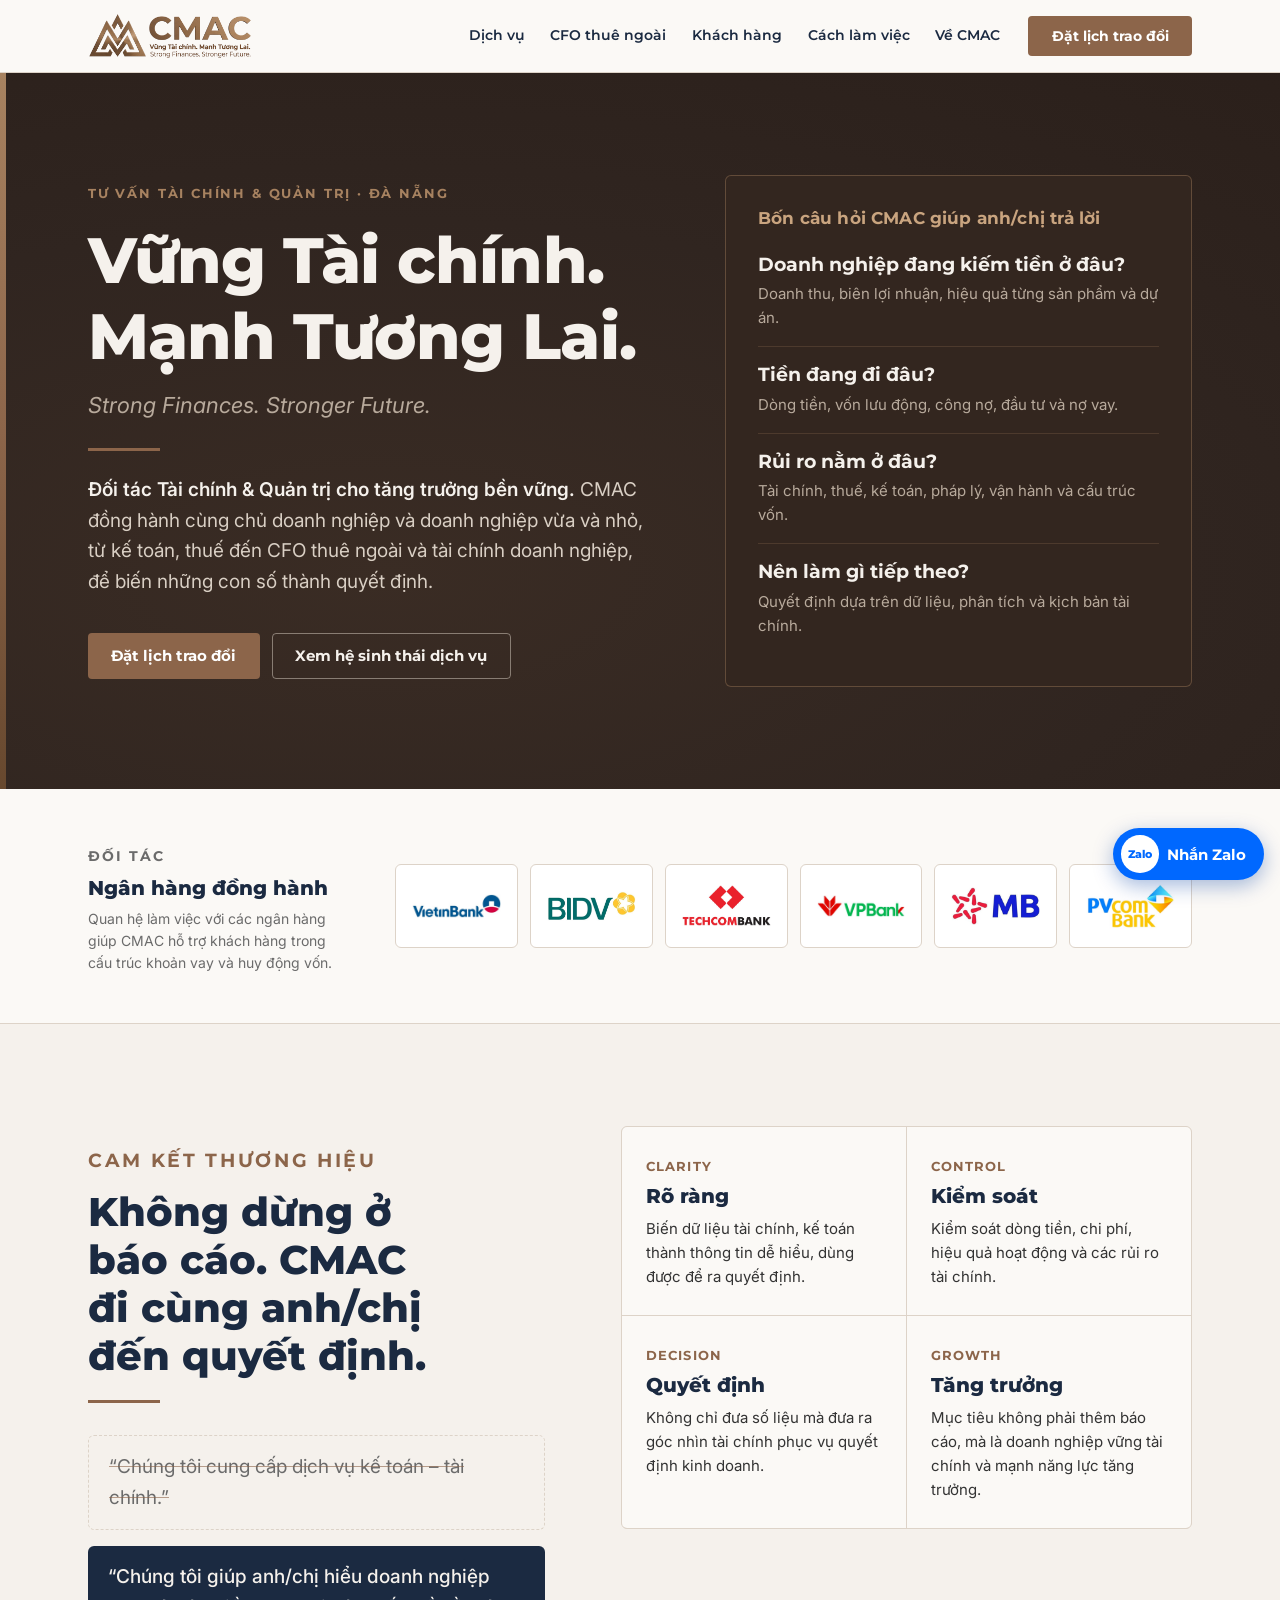
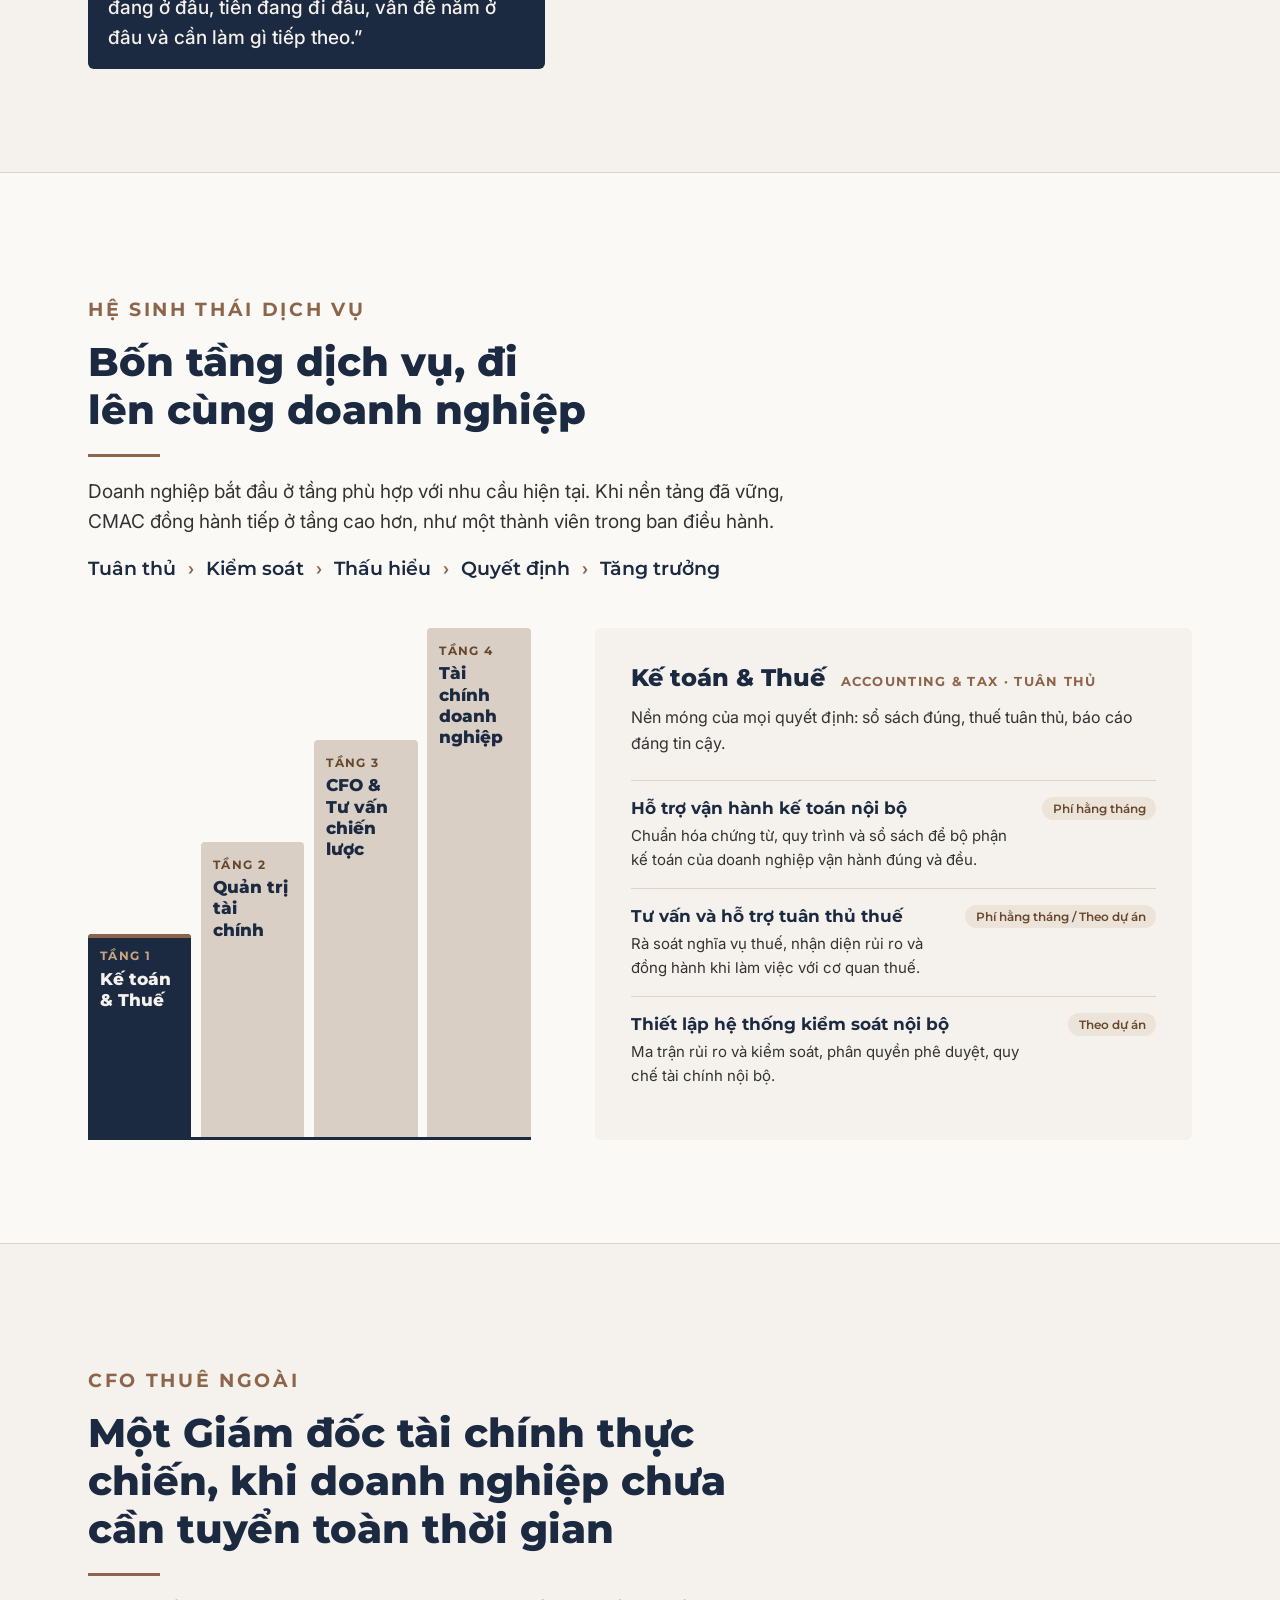
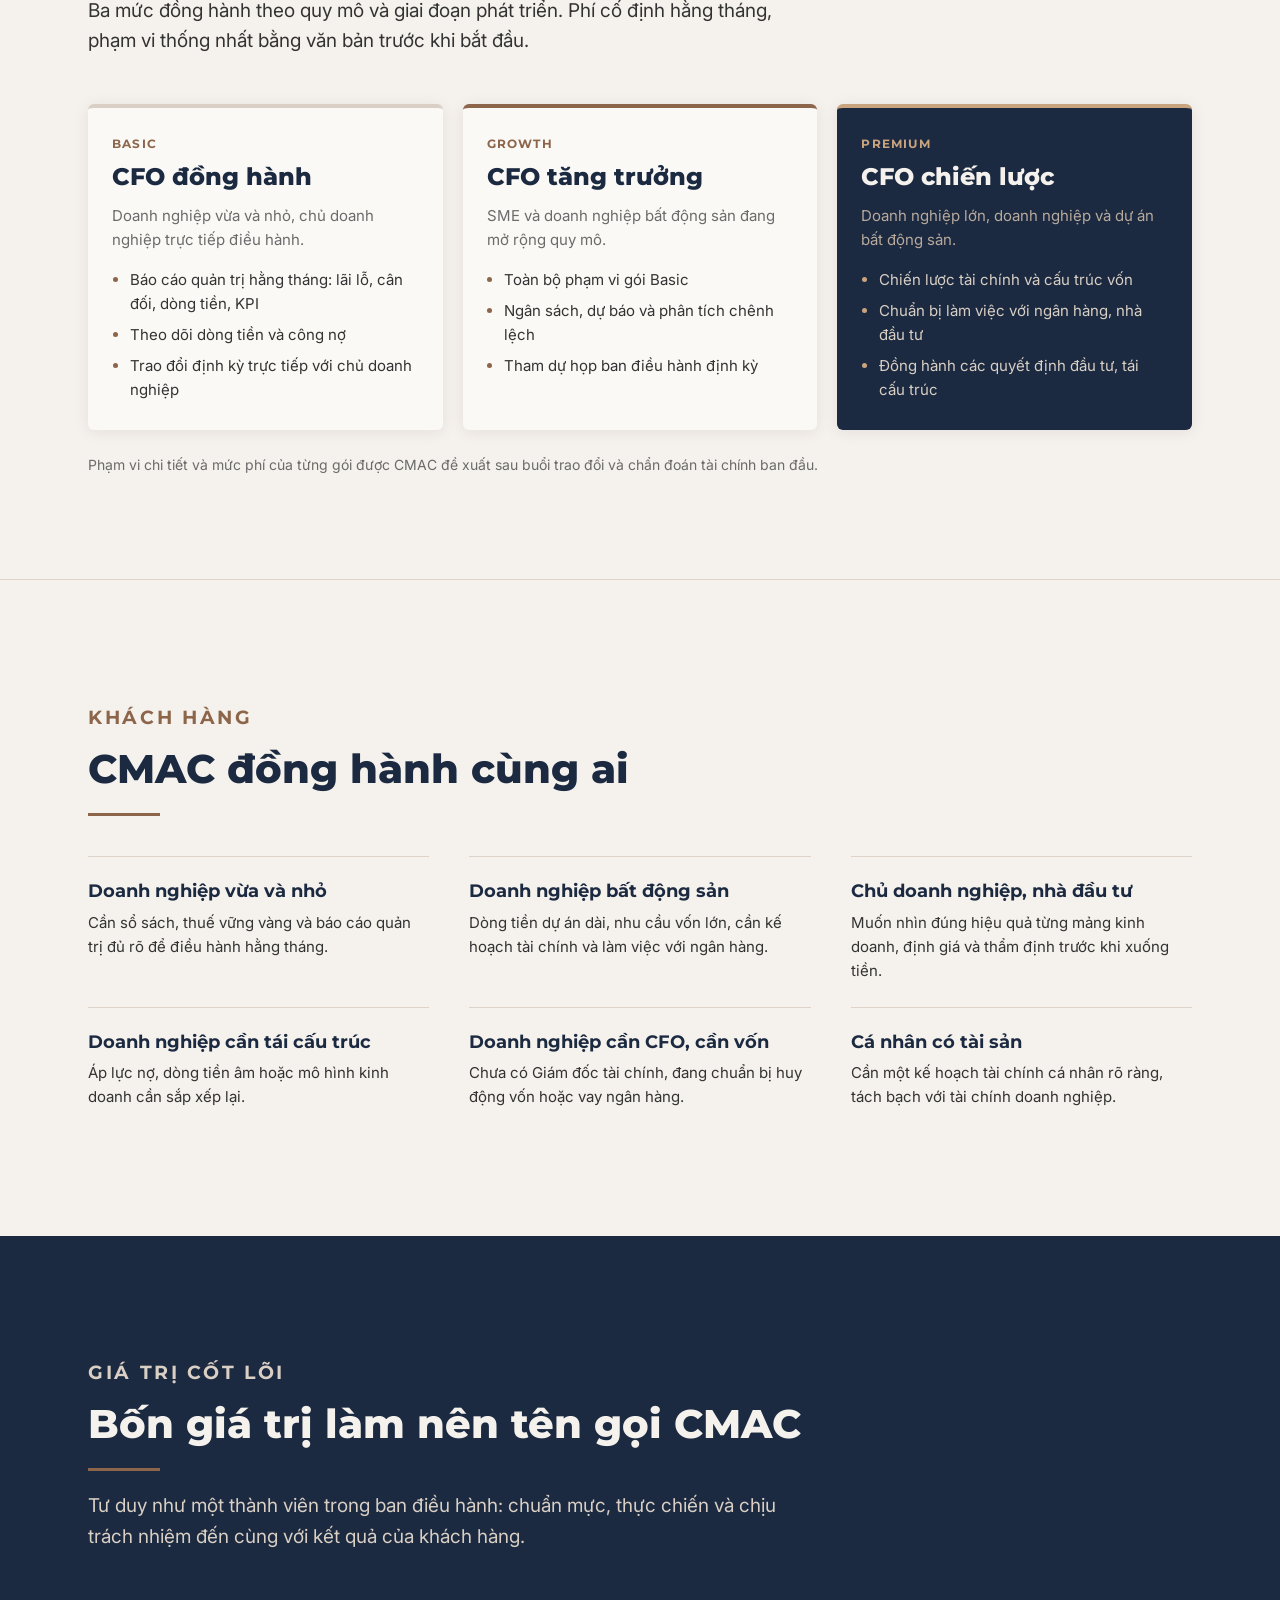
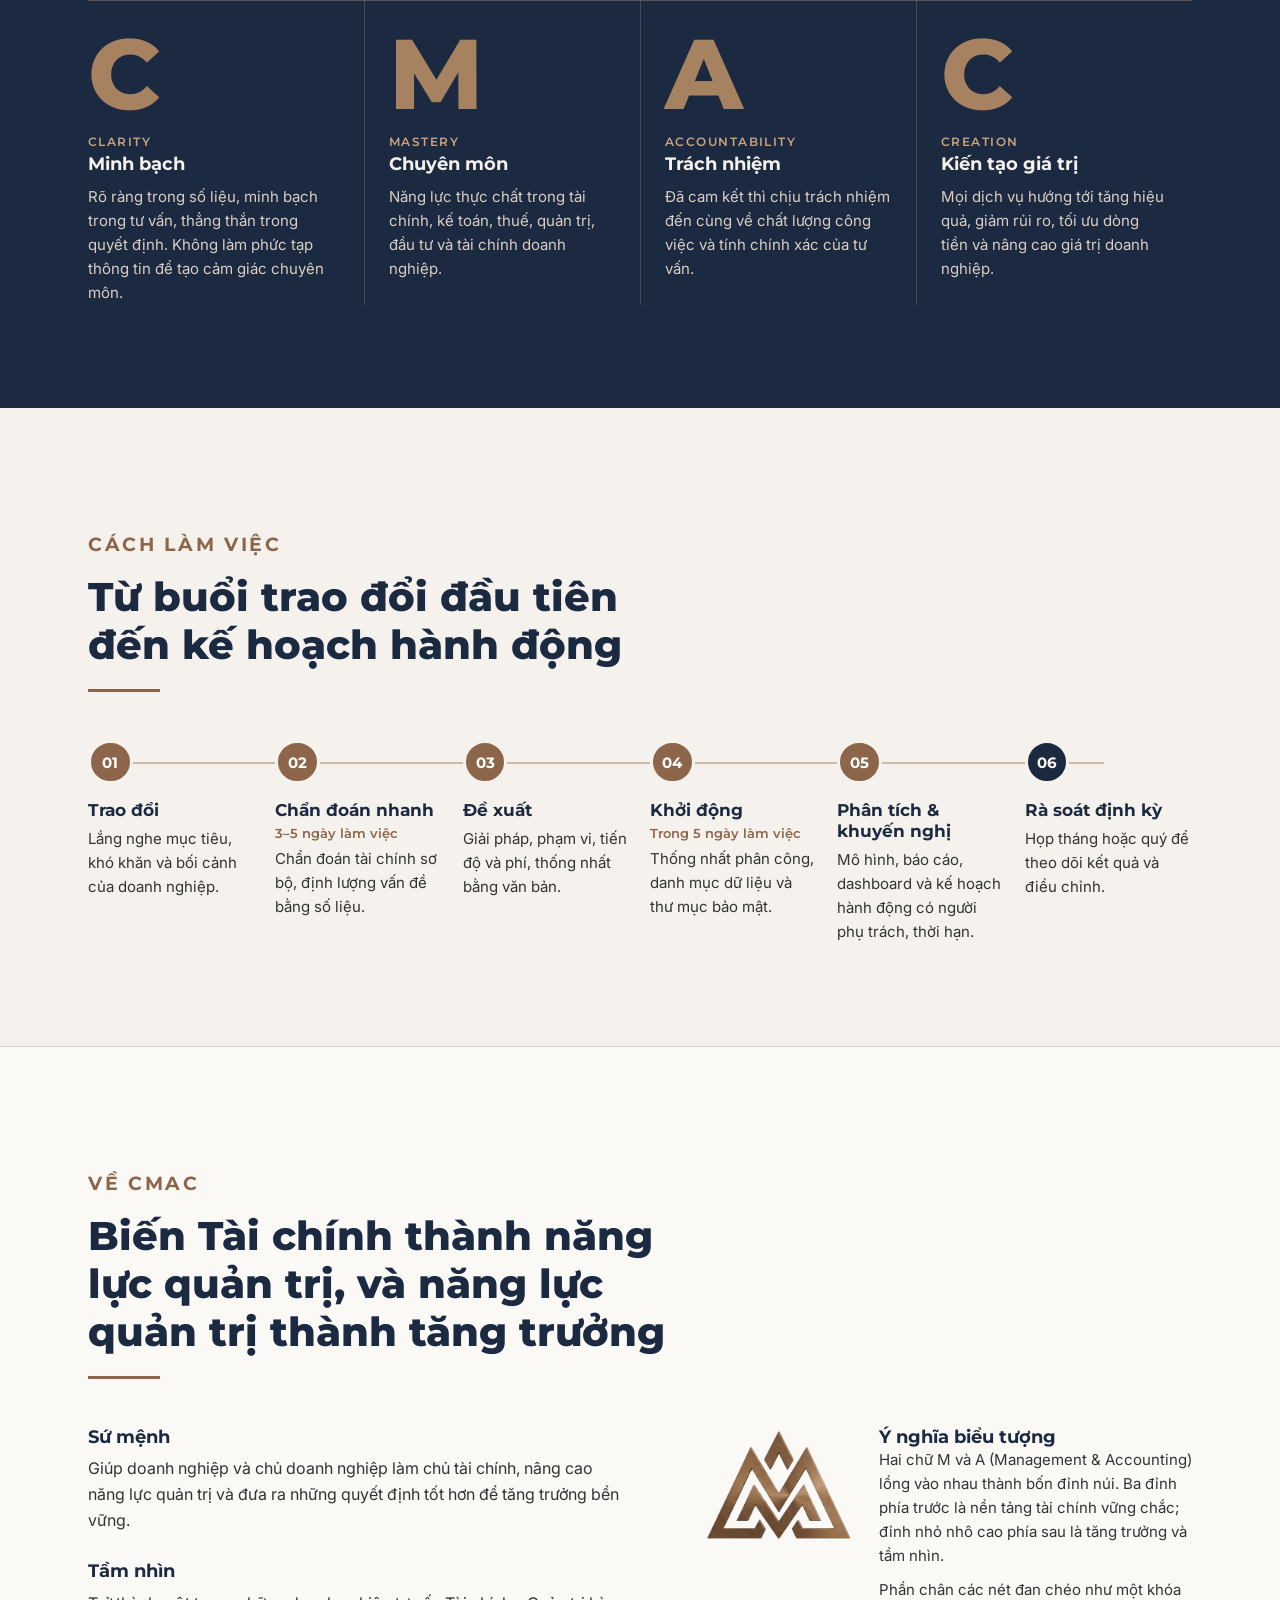
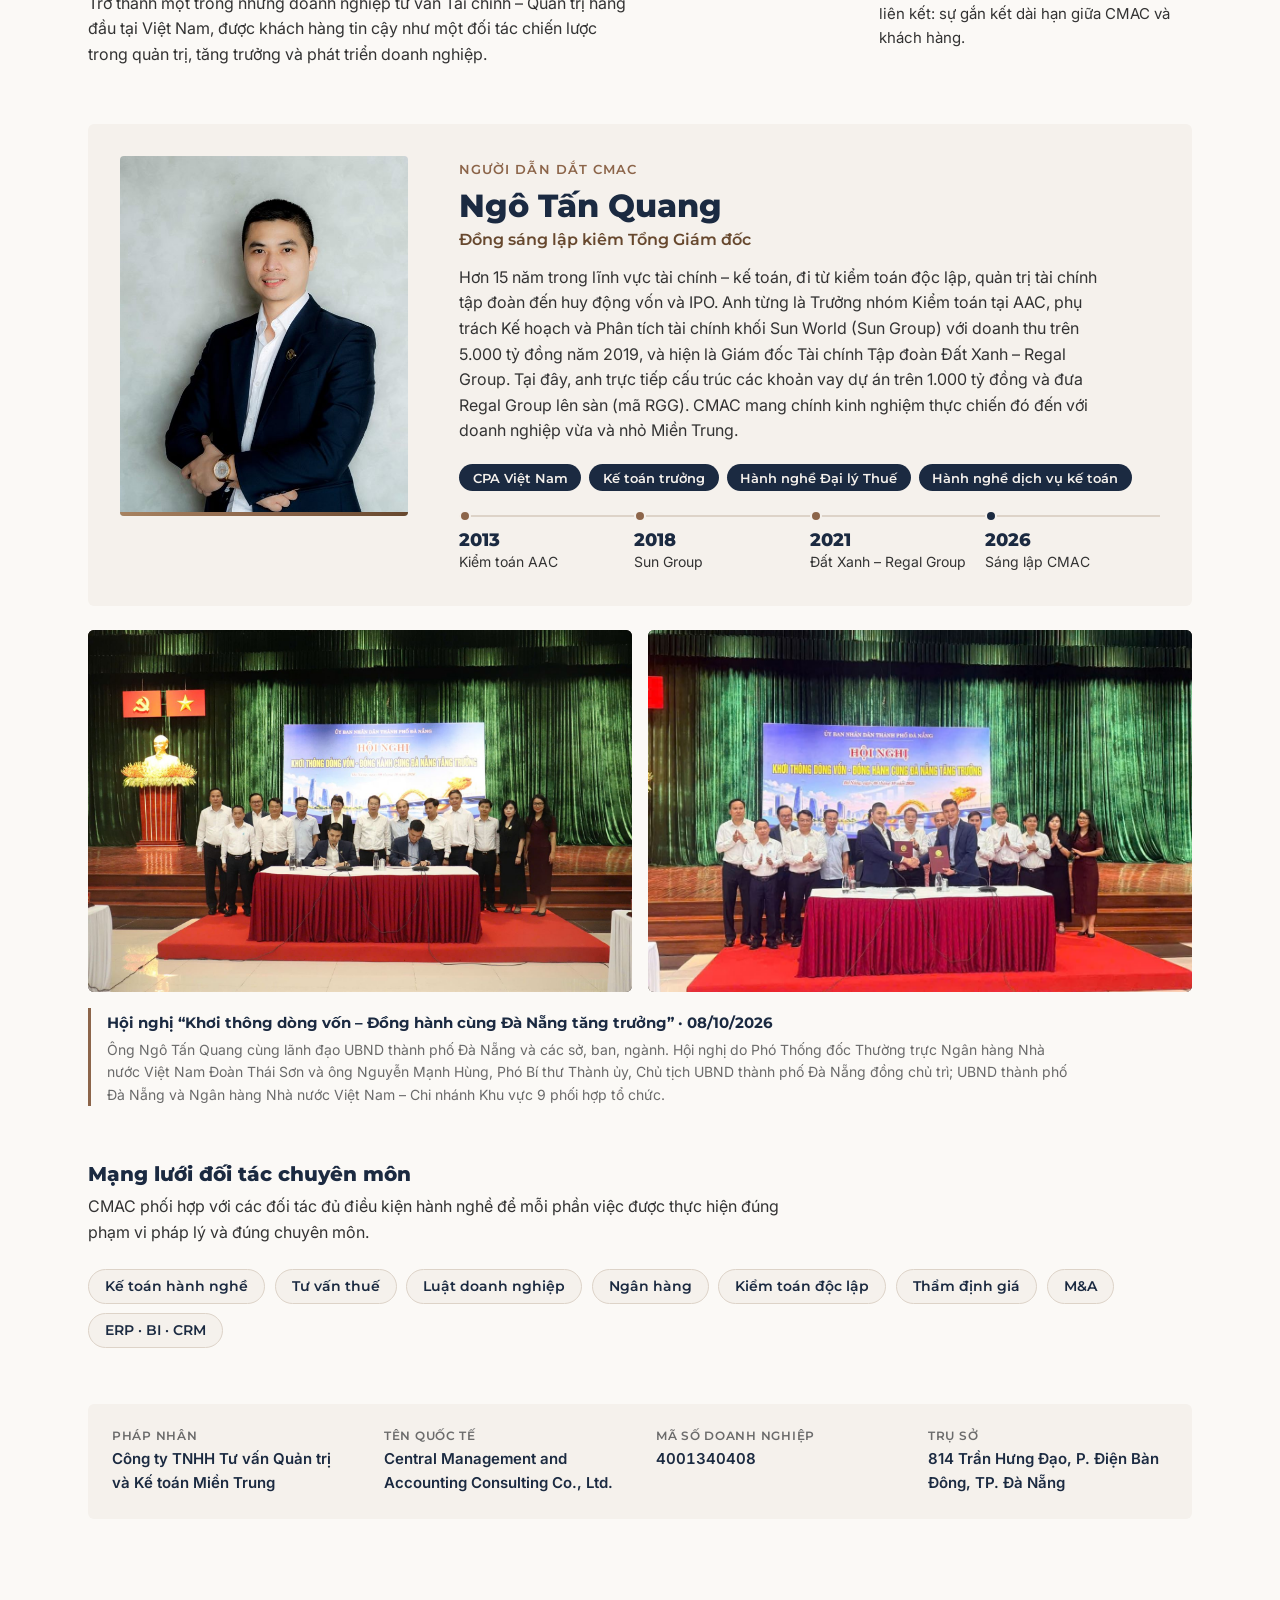
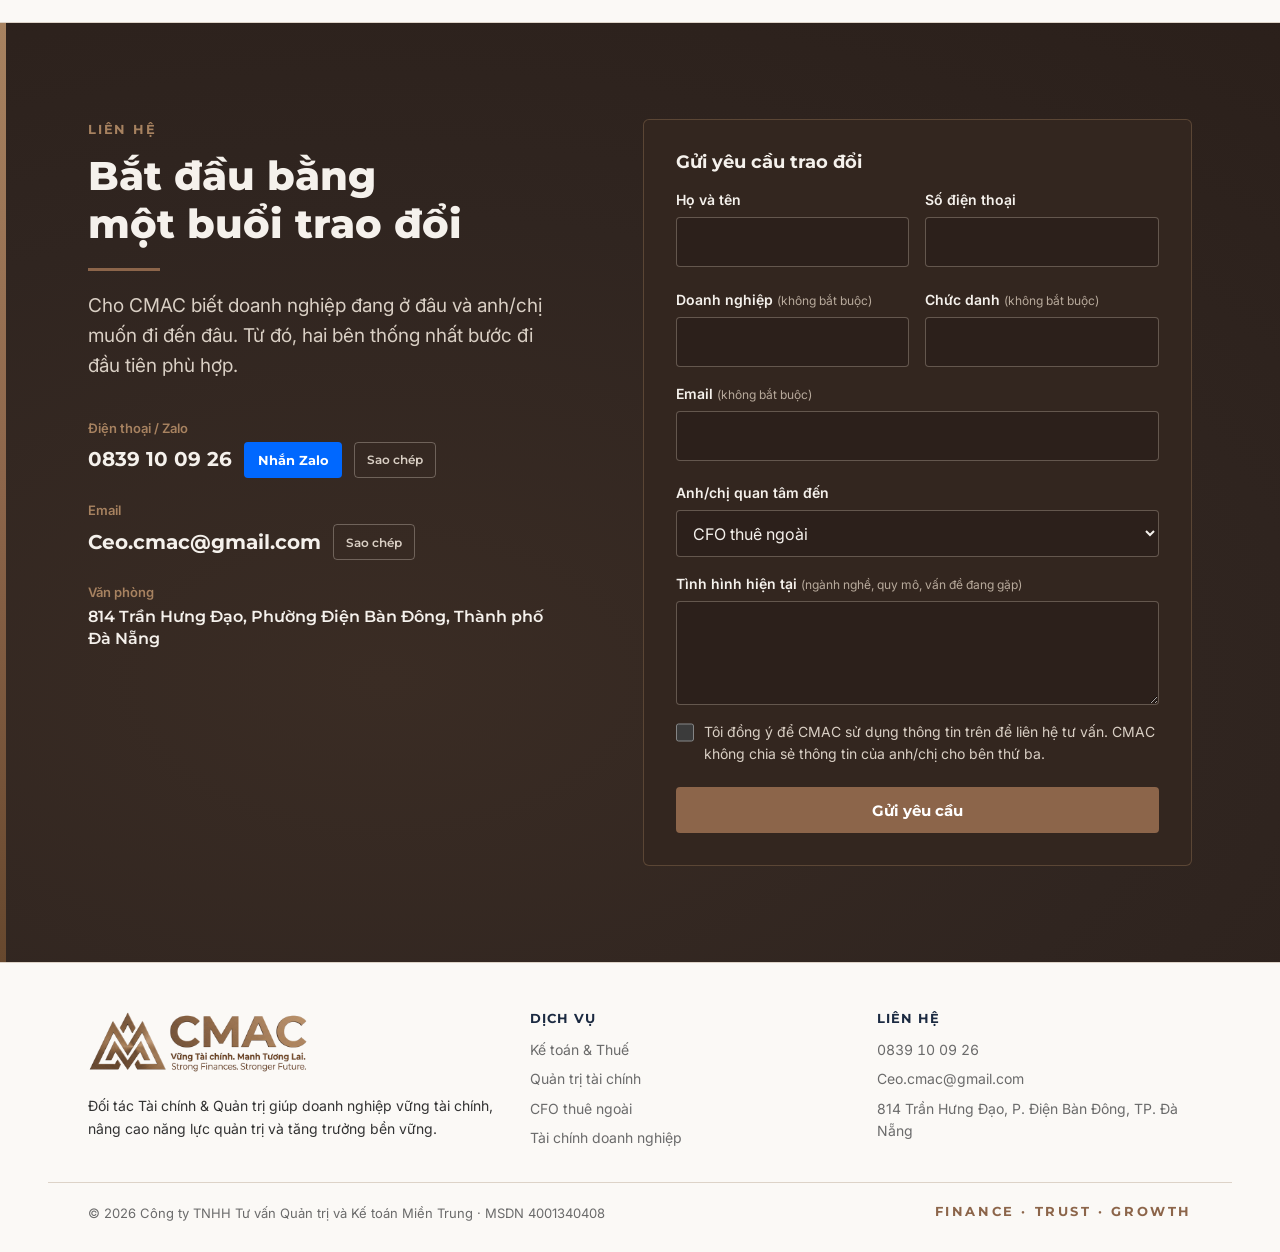
==== commit 0b3052da: "Cắt lại biểu tượng núi M–A đầy đủ, không mất góc trái Co-Authored-By: Claude Opus 5.5 <noreply@anthr" ====
--- a/index.html
+++ b/index.html
@@ -592,7 +592,7 @@
         </div>
         <div>
           <div class="symbol">
-            <img src="assets/cmac-mark.png" alt="Biểu tượng CMAC: bốn đỉnh núi lồng chữ M và A" width="152" height="121">
+            <img src="assets/cmac-mark.png" alt="Biểu tượng CMAC: bốn đỉnh núi lồng chữ M và A" width="400" height="305">
             <div>
               <h3 style="font-size:1.125rem">Ý nghĩa biểu tượng</h3>
               <p>Hai chữ M và A (Management &amp; Accounting) lồng vào nhau thành bốn đỉnh núi. Ba đỉnh phía trước là nền tảng tài chính vững chắc; đỉnh nhỏ nhô cao phía sau là tăng trưởng và tầm nhìn.</p>
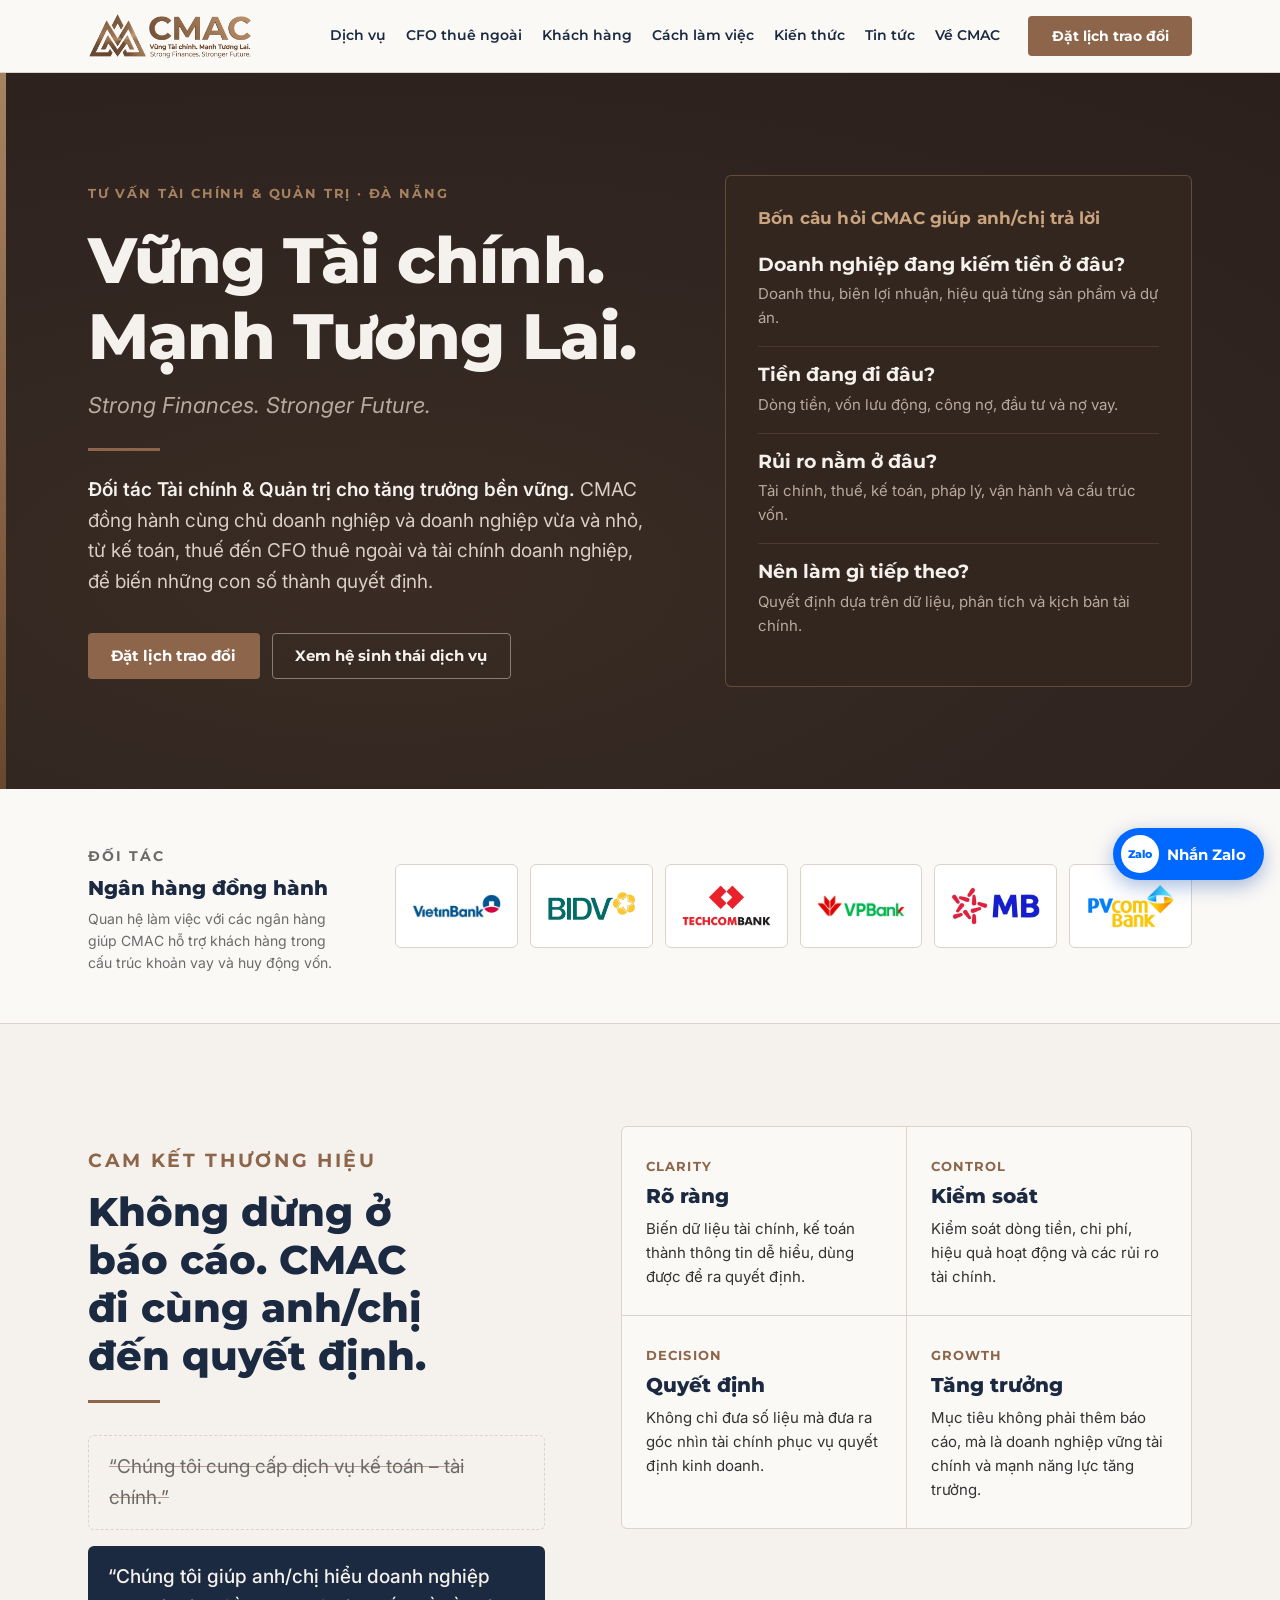
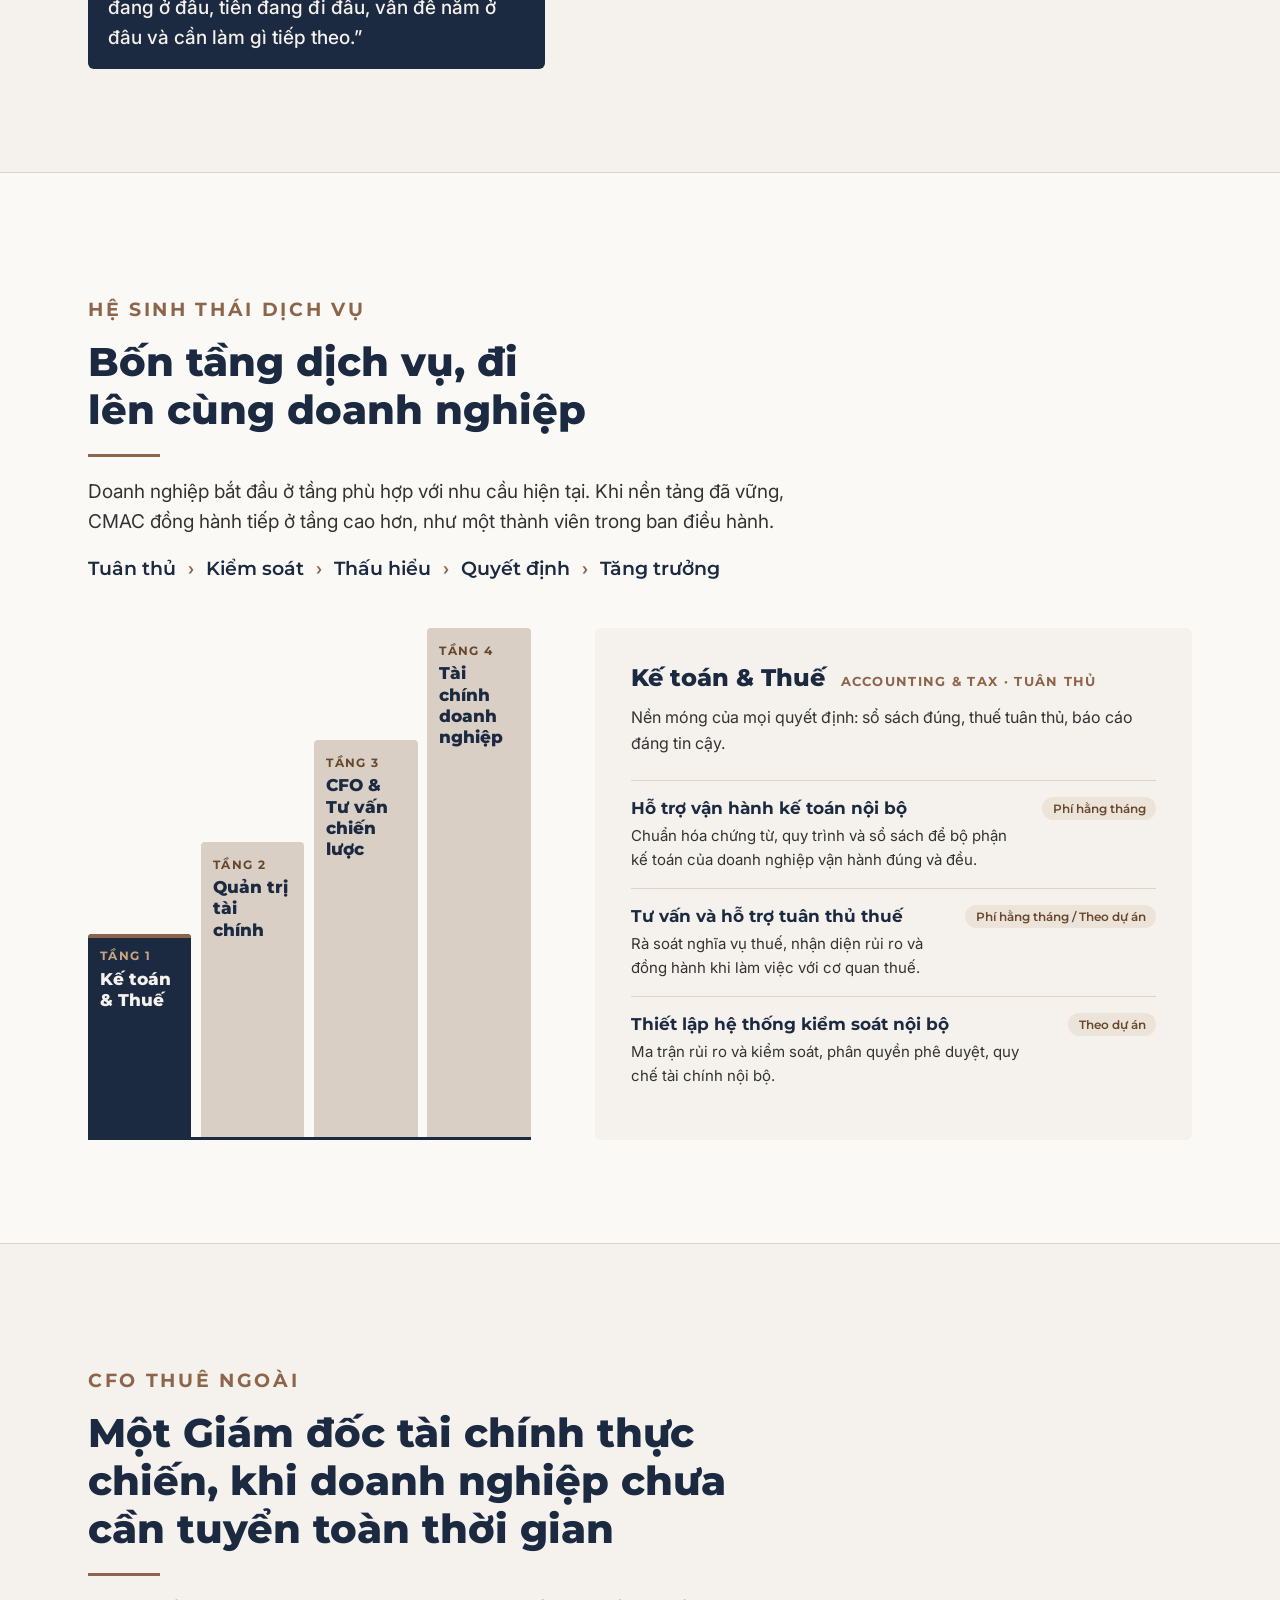
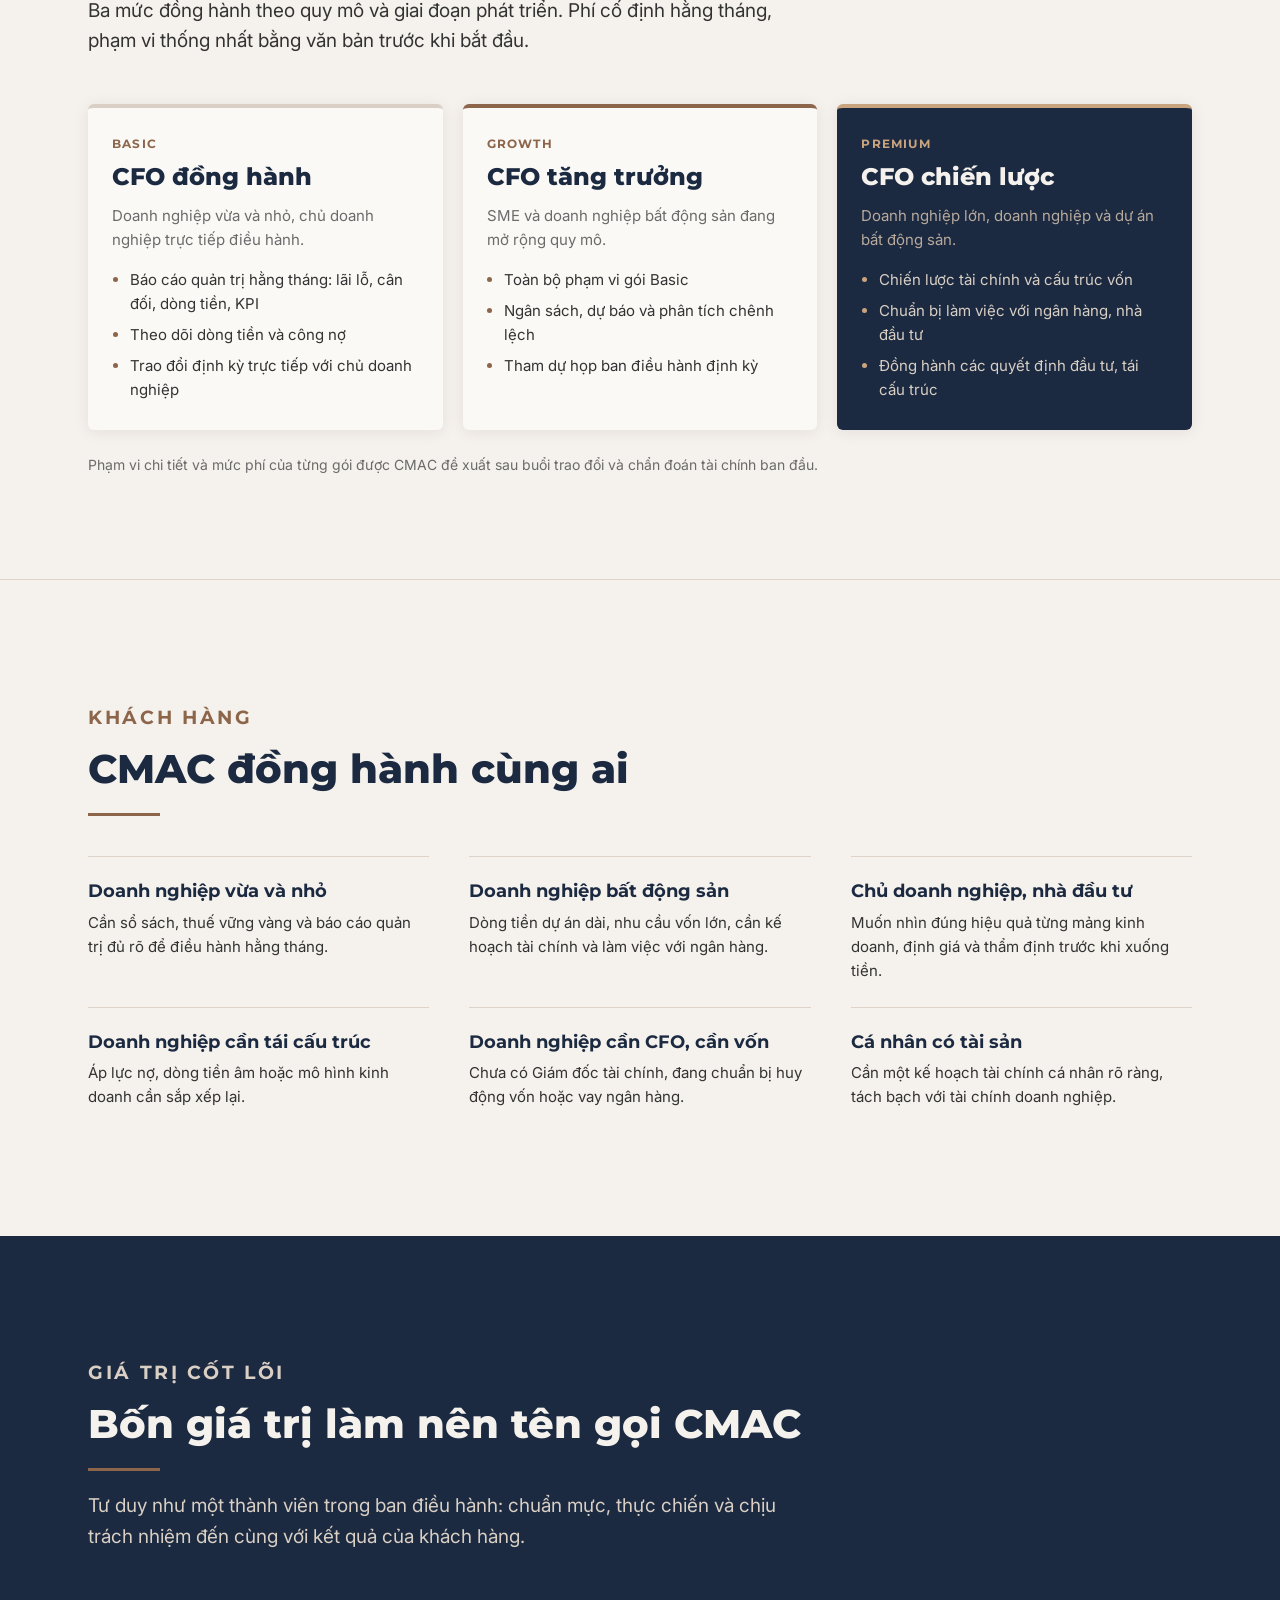
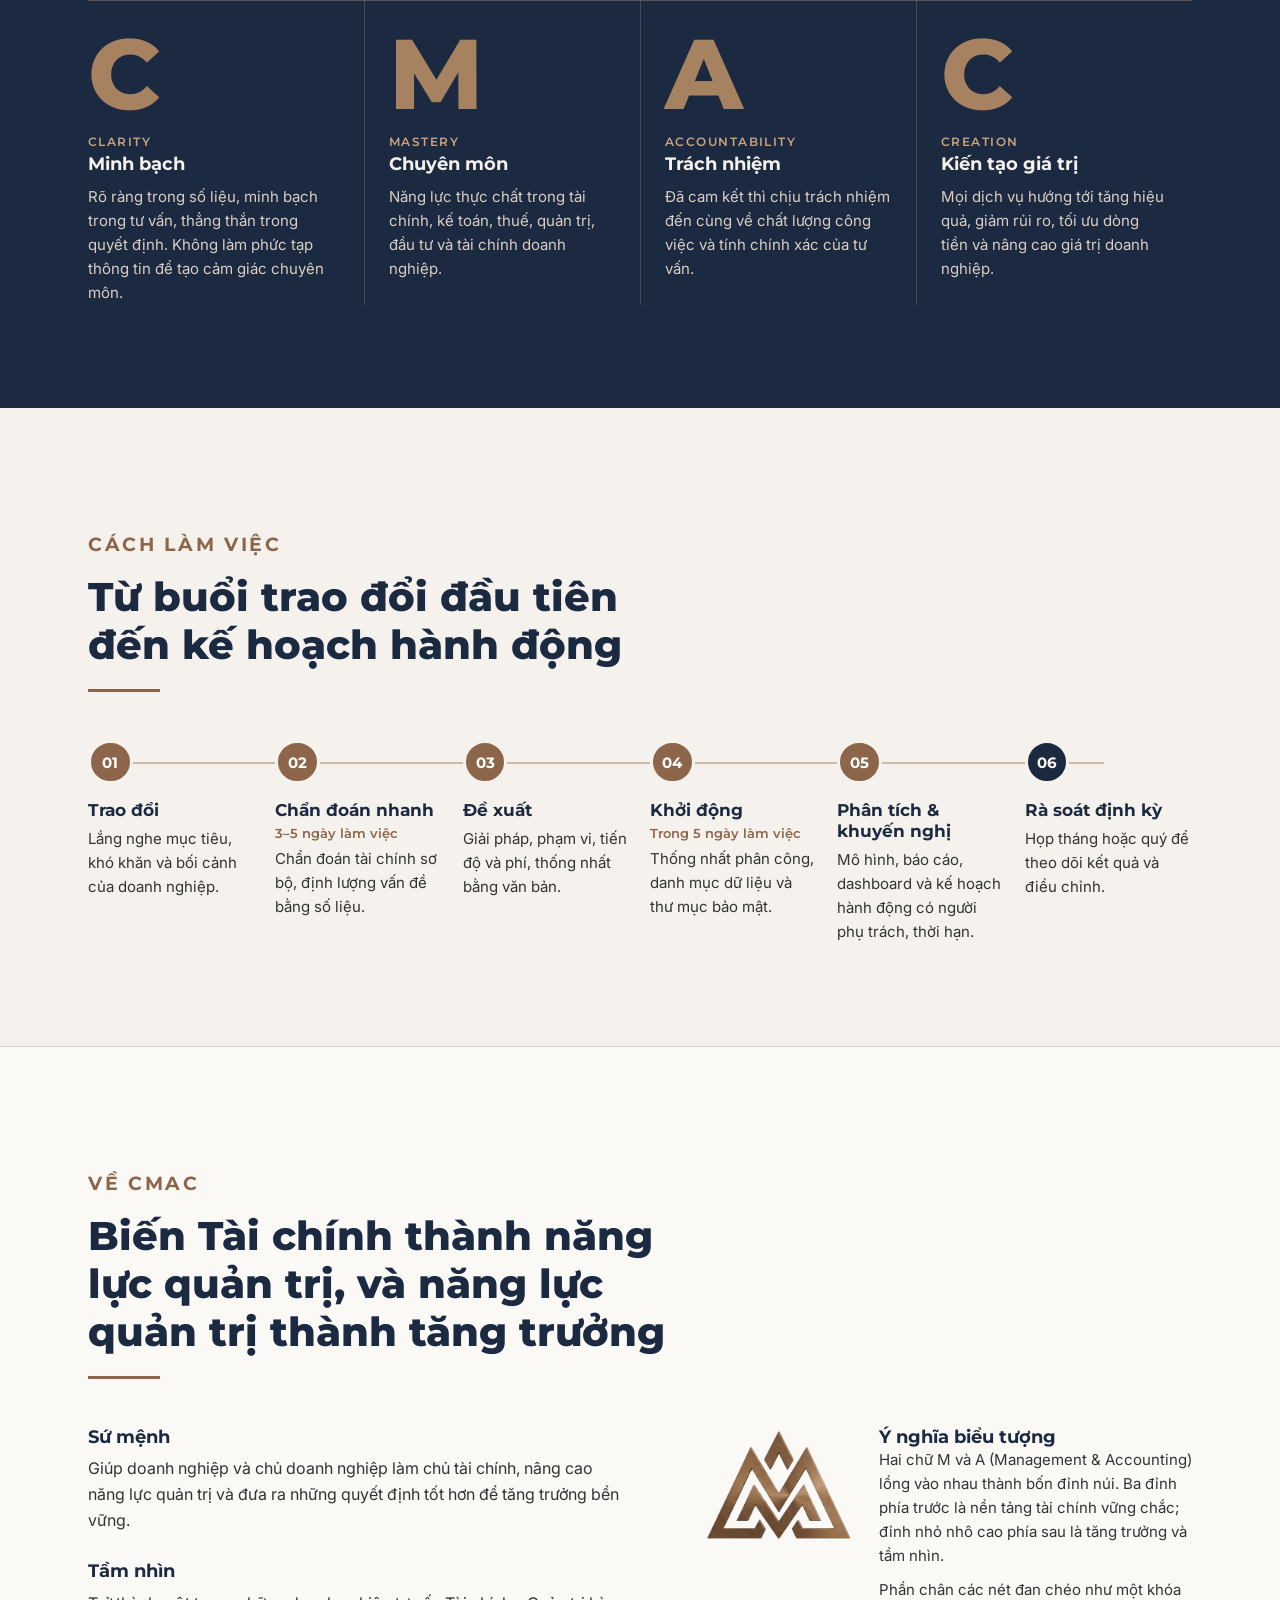
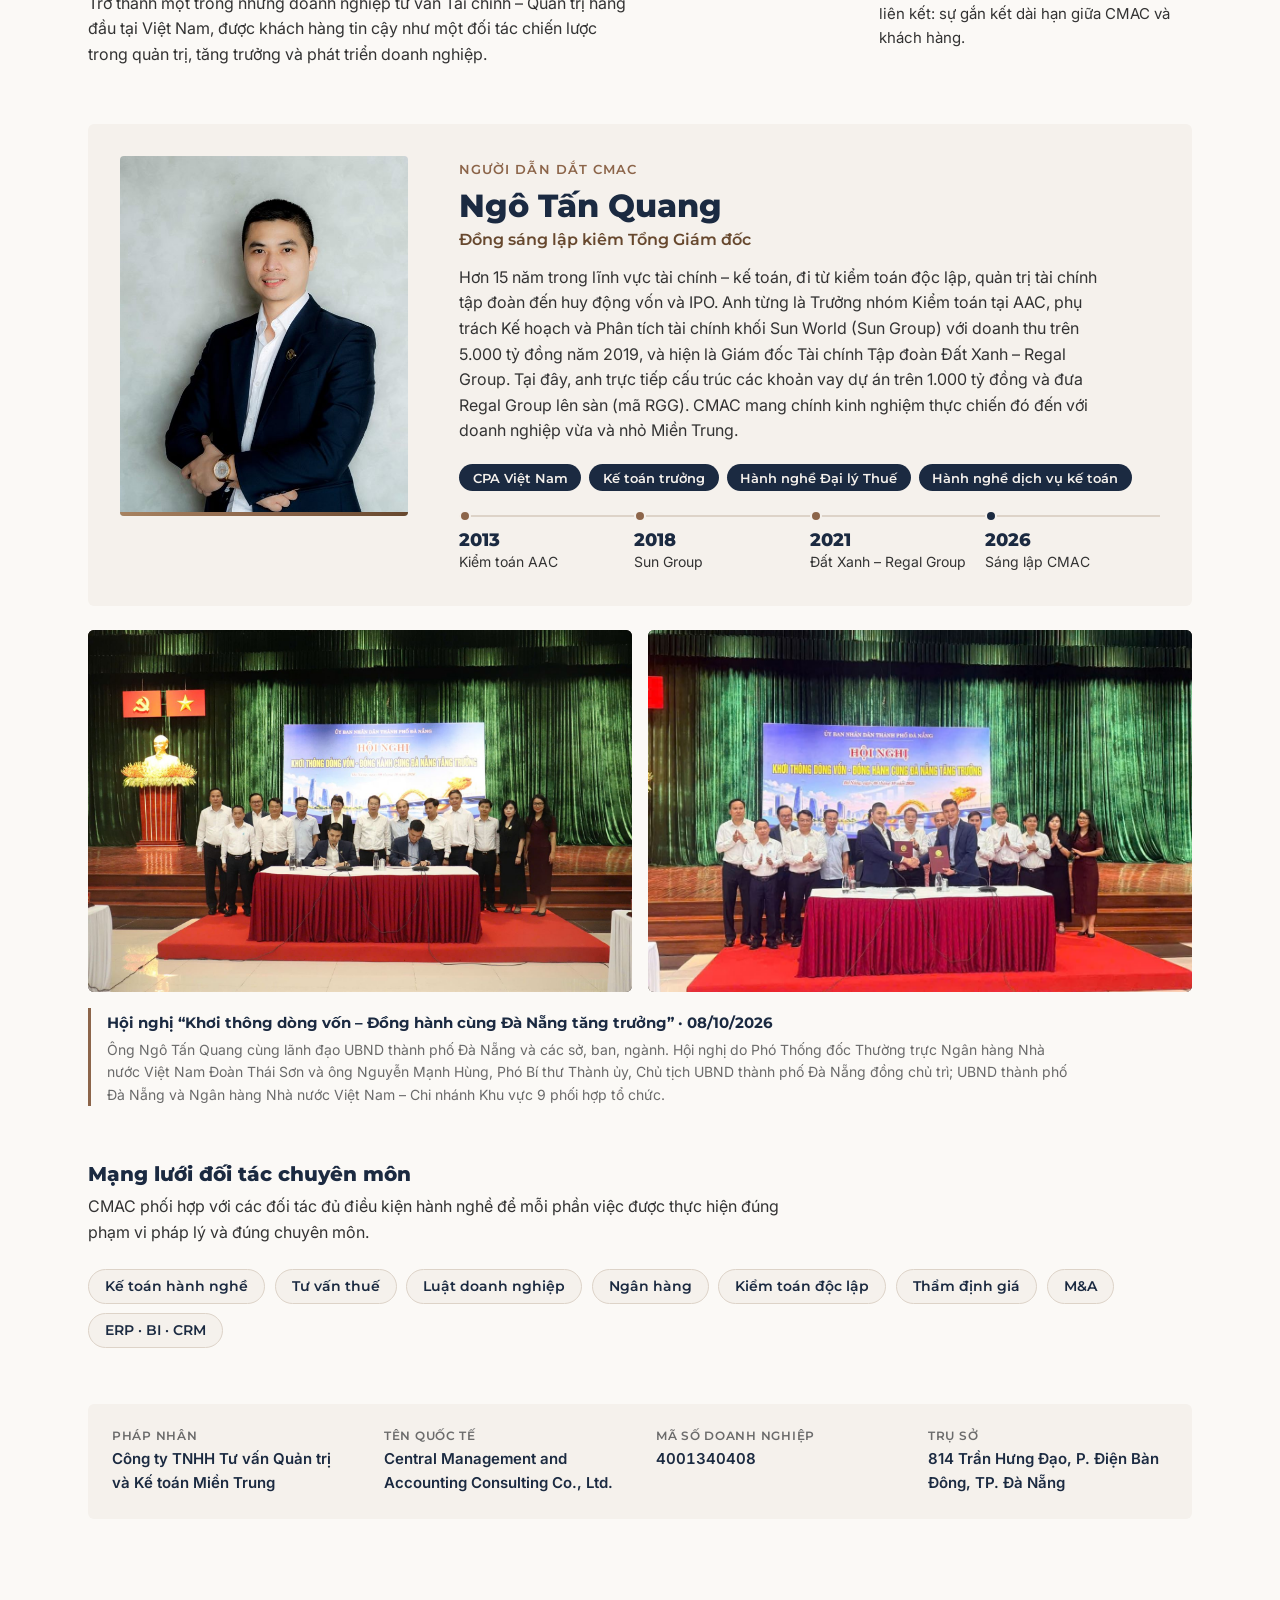
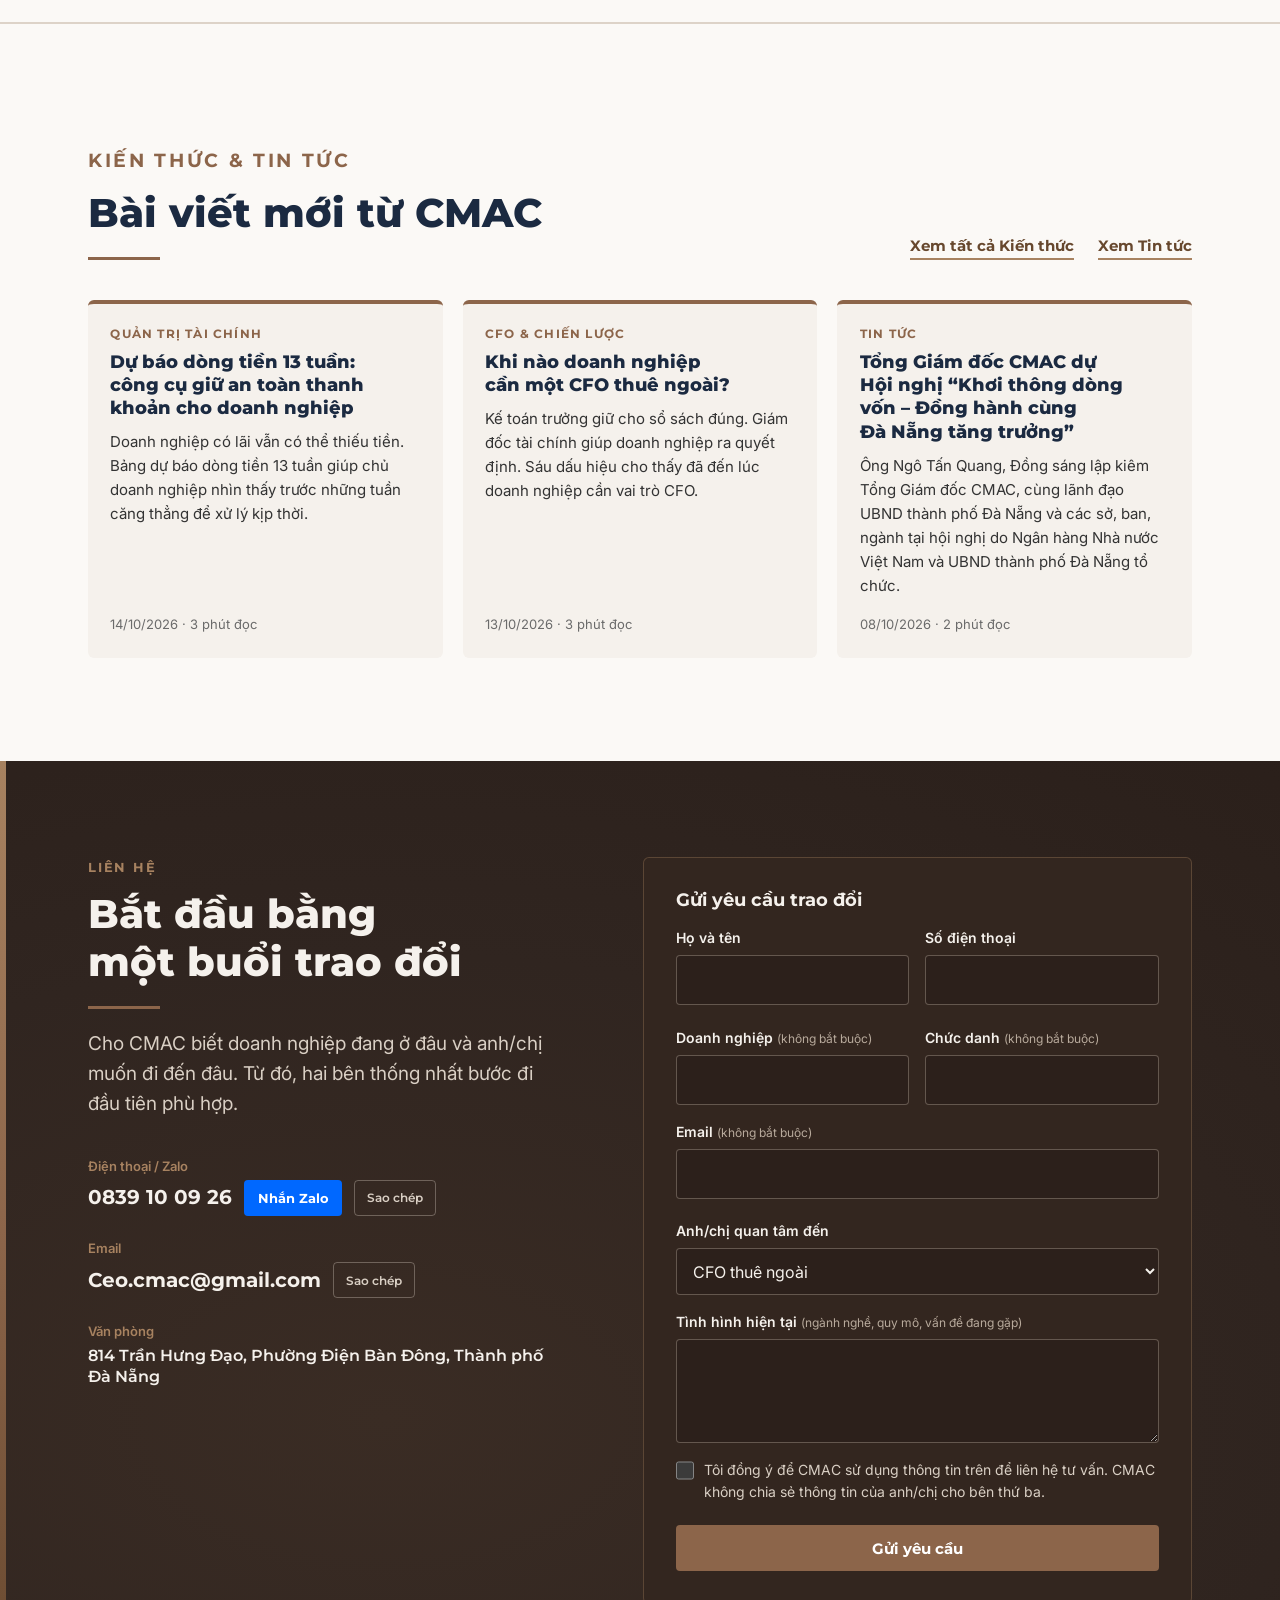
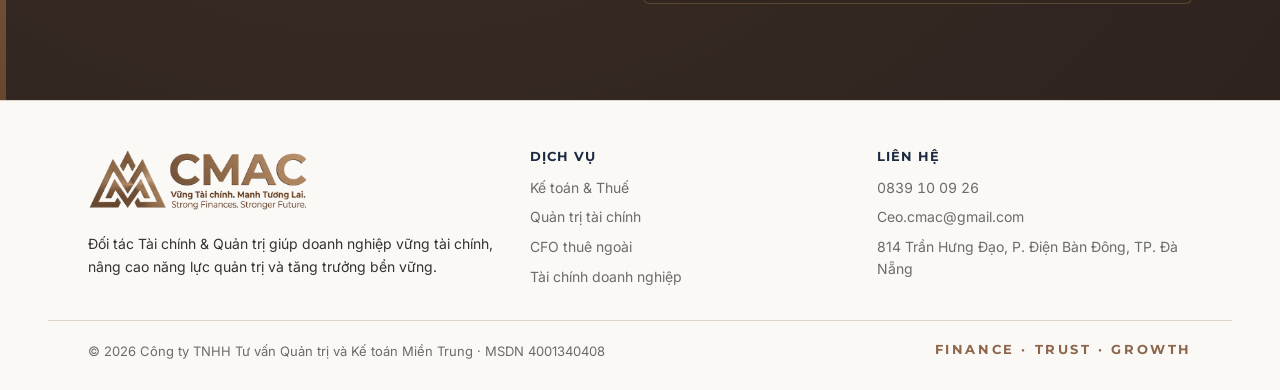
==== commit f353b180: "Thêm trang Kiến thức và Tin tức - Trang riêng /kien-thuc/ (lọc theo chủ đề) và /tin-tuc/, mỗi bài có" ====
--- a/index.html
+++ b/index.html
@@ -12,7 +12,7 @@
 <meta property="og:image" content="https://cmac.vn/assets/cmac-logo.png">
 <link rel="canonical" href="https://cmac.vn/">
 <meta name="theme-color" content="#2A1F1A">
-<link rel="icon" type="image/png" href="assets/cmac-mark.png">
+<link rel="icon" type="image/png" href="assets/cmac-mark-v2.png">
 <title>CMAC – Tư vấn Tài chính &amp; Quản trị | Vững Tài chính. Mạnh Tương Lai.</title>
 <link rel="preconnect" href="https://fonts.googleapis.com">
 <link rel="preconnect" href="https://fonts.gstatic.com" crossorigin>
@@ -96,12 +96,12 @@
 .site-head .wrap { display: flex; align-items: center; gap: 1.75rem; min-height: 4.5rem; }
 .brand { display: block; line-height: 0; }
 .brand img { height: 46px; width: auto; }
-.nav { display: flex; gap: 1.6rem; margin-left: auto; }
+.nav { display: flex; gap: 1.25rem; margin-left: auto; }
 .nav a { font-family: var(--f-head); font-weight: 600; font-size: .875rem; color: var(--navy); text-decoration: none; padding-block: .5rem; border-bottom: 2px solid transparent; }
 .nav a:hover { border-bottom-color: var(--bronze); }
 .head-cta { min-height: 2.5rem; font-size: .875rem; }
 .menu-btn { display: none; margin-left: auto; background: none; border: 1px solid var(--line); color: var(--navy); border-radius: 4px; min-height: 2.75rem; padding: 0 1rem; font: 600 .875rem var(--f-head); cursor: pointer; }
-@media (max-width: 900px) {
+@media (max-width: 1140px) {
   .nav, .head-cta { display: none; }
   .menu-btn { display: inline-flex; align-items: center; }
   .nav.open { display: flex; position: absolute; left: 0; right: 0; top: 100%; flex-direction: column; gap: 0; background: var(--paper); padding: .25rem var(--gutter) 1rem; border-bottom: 1px solid var(--line); box-shadow: var(--shadow); }
@@ -346,6 +346,22 @@
 @media (max-width: 560px) { .zalo-float .zt { display: none; } .zalo-float { padding: 0 .45rem; } }
 
 /* ---------- Footer (nền sáng, logo đồng) ---------- */
+/* ---------- Bài viết mới ---------- */
+.latest { background: var(--paper); border-top: 1px solid var(--line); }
+.latest-head { display: flex; flex-wrap: wrap; align-items: flex-end; justify-content: space-between; gap: 1rem 2rem; }
+.latest-links { display: flex; flex-wrap: wrap; gap: .5rem 1.5rem; }
+.latest-links a { font: 700 .9375rem var(--f-head); color: var(--bronze-lo); text-decoration: none; border-bottom: 2px solid var(--bronze-hi); padding-bottom: .15rem; }
+.latest-links a:hover { color: var(--navy); }
+.latest-grid { list-style: none; padding: 0; margin-top: 2.5rem; display: grid; grid-template-columns: repeat(3, minmax(0, 1fr)); gap: 1.25rem; }
+.latest-card { display: flex; flex-direction: column; gap: .6rem; background: var(--cream); border-top: 4px solid var(--bronze); border-radius: var(--radius); padding: 1.4rem 1.4rem 1.5rem; }
+.latest-card .tag { font: 700 .75rem var(--f-head); letter-spacing: .1em; text-transform: uppercase; color: var(--bronze); }
+.latest-card h3 { font-size: 1.125rem; font-weight: 800; line-height: 1.3; }
+.latest-card h3 a { text-decoration: none; }
+.latest-card h3 a:hover { color: var(--bronze-lo); }
+.latest-card p { font-size: .9375rem; }
+.latest-card .meta { margin-top: auto; padding-top: .4rem; font-size: .8125rem; color: var(--muted); }
+@media (max-width: 960px) { .latest-grid { grid-template-columns: minmax(0, 1fr); } }
+
 .foot { background: var(--paper); border-top: 1px solid var(--line); font-size: .875rem; color: var(--muted); }
 .foot-top { display: grid; grid-template-columns: minmax(0, 1.3fr) repeat(2, minmax(0, 1fr)); gap: 2rem; padding-block: 3rem 2rem; }
 .foot-top img { width: 220px; max-width: 100%; height: auto; }
@@ -368,6 +384,8 @@
       <a href="#cfo">CFO thuê ngoài</a>
       <a href="#khach-hang">Khách hàng</a>
       <a href="#cach-lam-viec">Cách làm việc</a>
+      <a href="/kien-thuc/">Kiến thức</a>
+      <a href="/tin-tuc/">Tin tức</a>
       <a href="#ve-cmac">Về CMAC</a>
     </nav>
     <a class="btn btn-bronze head-cta" href="#lien-he">Đặt lịch trao đổi</a>
@@ -592,7 +610,7 @@
         </div>
         <div>
           <div class="symbol">
-            <img src="assets/cmac-mark.png" alt="Biểu tượng CMAC: bốn đỉnh núi lồng chữ M và A" width="400" height="305">
+            <img src="assets/cmac-mark-v2.png" alt="Biểu tượng CMAC: bốn đỉnh núi lồng chữ M và A" width="400" height="305">
             <div>
               <h3 style="font-size:1.125rem">Ý nghĩa biểu tượng</h3>
               <p>Hai chữ M và A (Management &amp; Accounting) lồng vào nhau thành bốn đỉnh núi. Ba đỉnh phía trước là nền tảng tài chính vững chắc; đỉnh nhỏ nhô cao phía sau là tăng trưởng và tầm nhìn.</p>
@@ -648,6 +666,42 @@
       </dl>
     </div>
   </section>
+
+  <!-- BÀI VIẾT MỚI: do tools/build-pages.js tự điền, không sửa tay giữa 2 dấu dưới -->
+  <!-- LATEST:START -->
+  <section class="sec latest" id="bai-viet" aria-labelledby="latest-title">
+    <div class="wrap">
+      <div class="latest-head">
+        <div class="sec-head">
+          <p class="kicker">Kiến thức &amp; Tin tức</p>
+          <h2 id="latest-title">Bài viết mới từ CMAC</h2>
+          <hr class="rule">
+        </div>
+        <div class="latest-links"><a href="/kien-thuc/">Xem tất cả Kiến thức</a><a href="/tin-tuc/">Xem Tin tức</a></div>
+      </div>
+      <ul class="latest-grid">
+        <li class="latest-card">
+          <span class="tag">Quản trị tài chính</span>
+          <h3><a href="/kien-thuc/du-bao-dong-tien-13-tuan/">Dự báo dòng tiền 13 tuần: công cụ giữ an toàn thanh khoản cho doanh nghiệp</a></h3>
+          <p>Doanh nghiệp có lãi vẫn có thể thiếu tiền. Bảng dự báo dòng tiền 13 tuần giúp chủ doanh nghiệp nhìn thấy trước những tuần căng thẳng để xử lý kịp thời.</p>
+          <span class="meta">14/10/2026 · 3 phút đọc</span>
+        </li>
+        <li class="latest-card">
+          <span class="tag">CFO &amp; Chiến lược</span>
+          <h3><a href="/kien-thuc/khi-nao-doanh-nghiep-can-cfo-thue-ngoai/">Khi nào doanh nghiệp cần một CFO thuê ngoài?</a></h3>
+          <p>Kế toán trưởng giữ cho sổ sách đúng. Giám đốc tài chính giúp doanh nghiệp ra quyết định. Sáu dấu hiệu cho thấy đã đến lúc doanh nghiệp cần vai trò CFO.</p>
+          <span class="meta">13/10/2026 · 3 phút đọc</span>
+        </li>
+        <li class="latest-card">
+          <span class="tag">Tin tức</span>
+          <h3><a href="/tin-tuc/hoi-nghi-khoi-thong-dong-von-da-nang-2026/">Tổng Giám đốc CMAC dự Hội nghị “Khơi thông dòng vốn – Đồng hành cùng Đà Nẵng tăng trưởng”</a></h3>
+          <p>Ông Ngô Tấn Quang, Đồng sáng lập kiêm Tổng Giám đốc CMAC, cùng lãnh đạo UBND thành phố Đà Nẵng và các sở, ban, ngành tại hội nghị do Ngân hàng Nhà nước Việt Nam và UBND thành phố Đà Nẵng tổ chức.</p>
+          <span class="meta">08/10/2026 · 2 phút đọc</span>
+        </li>
+      </ul>
+    </div>
+  </section>
+  <!-- LATEST:END -->
 
   <!-- LIÊN HỆ -->
   <section class="dark contact" id="lien-he" aria-labelledby="lh-title">
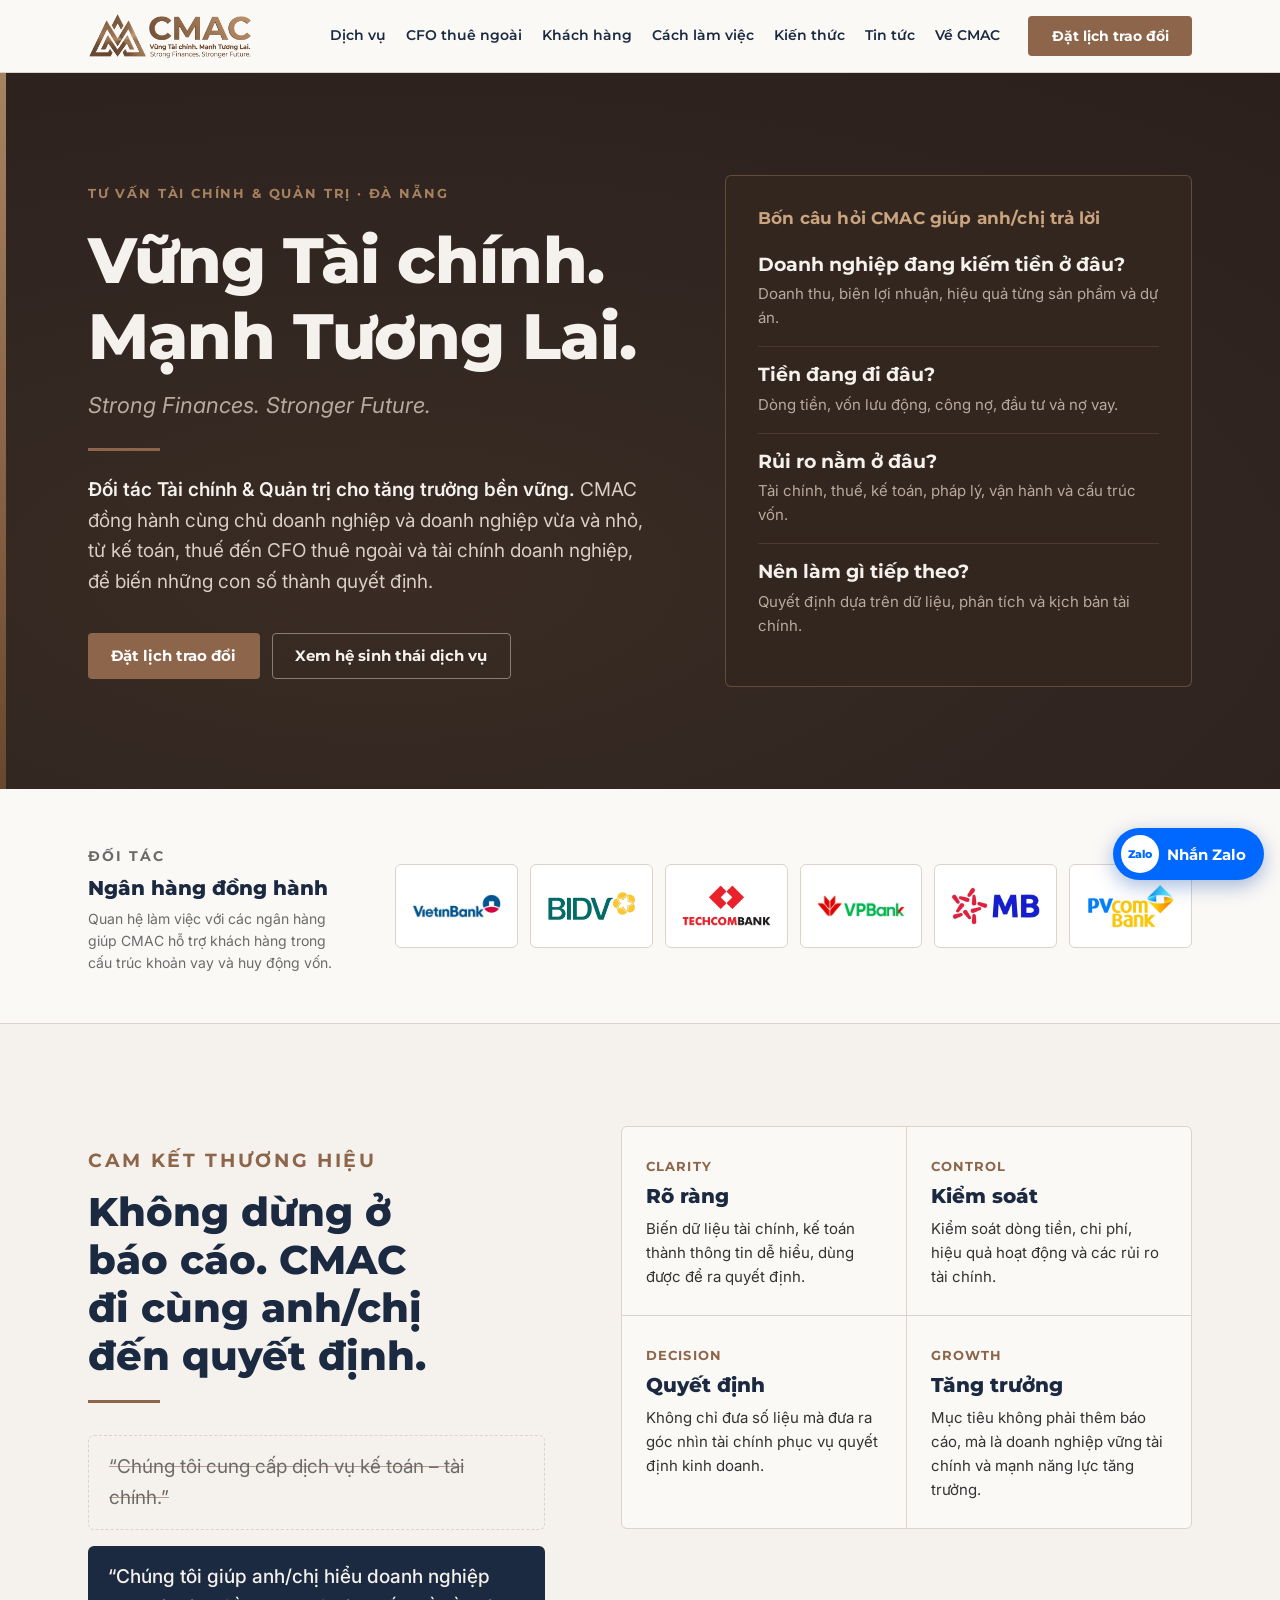
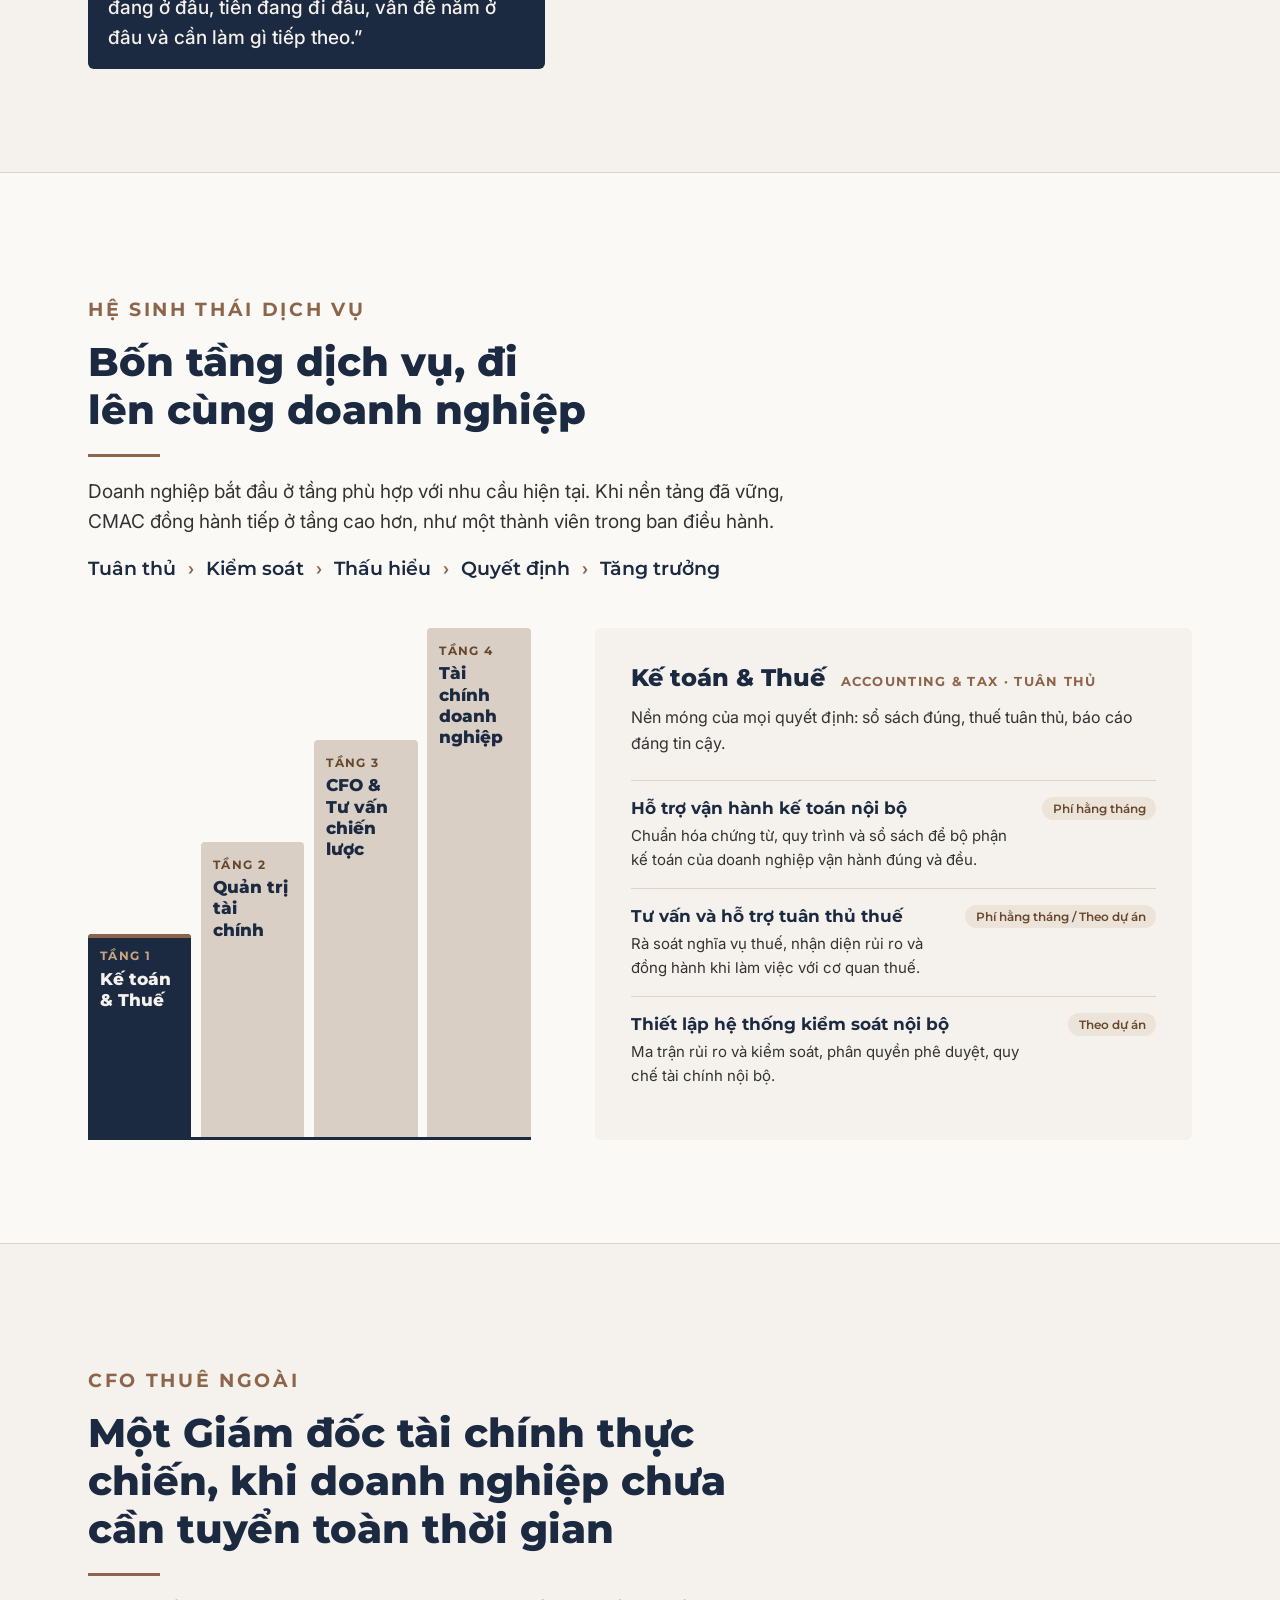
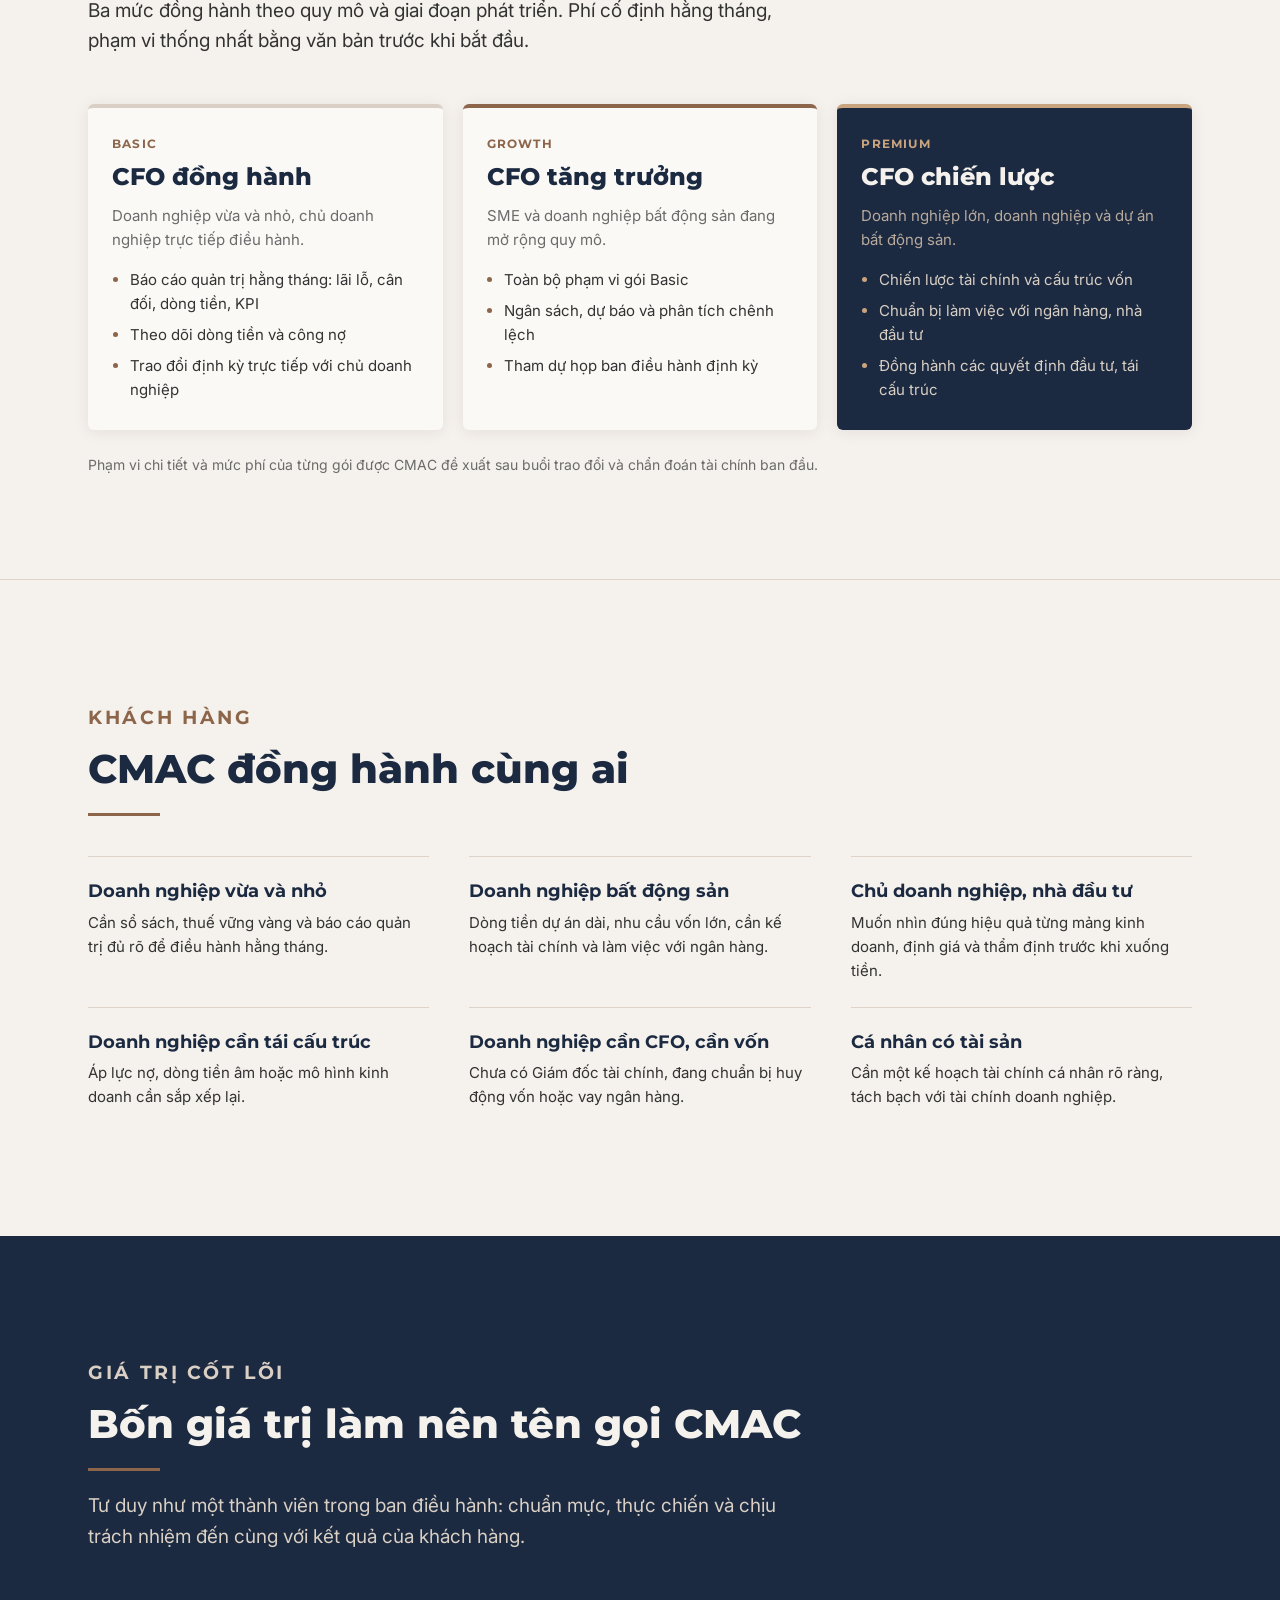
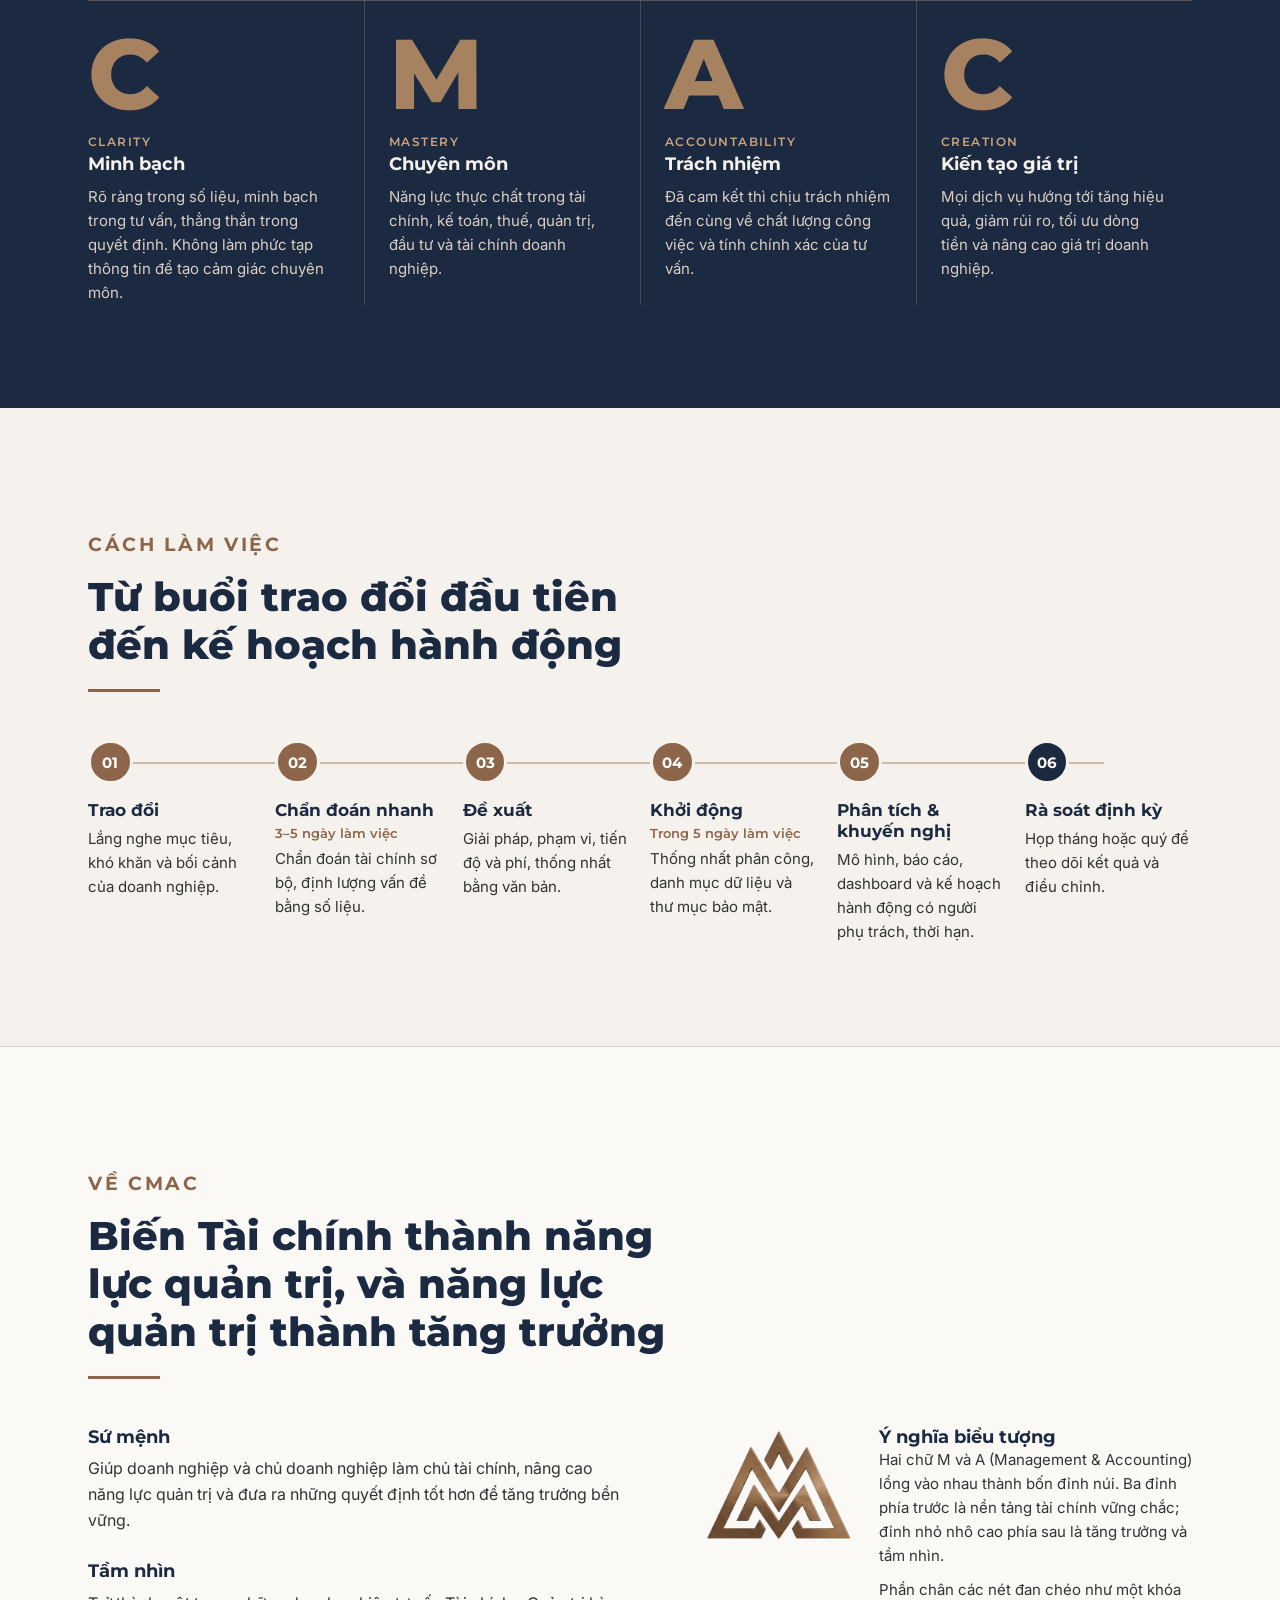
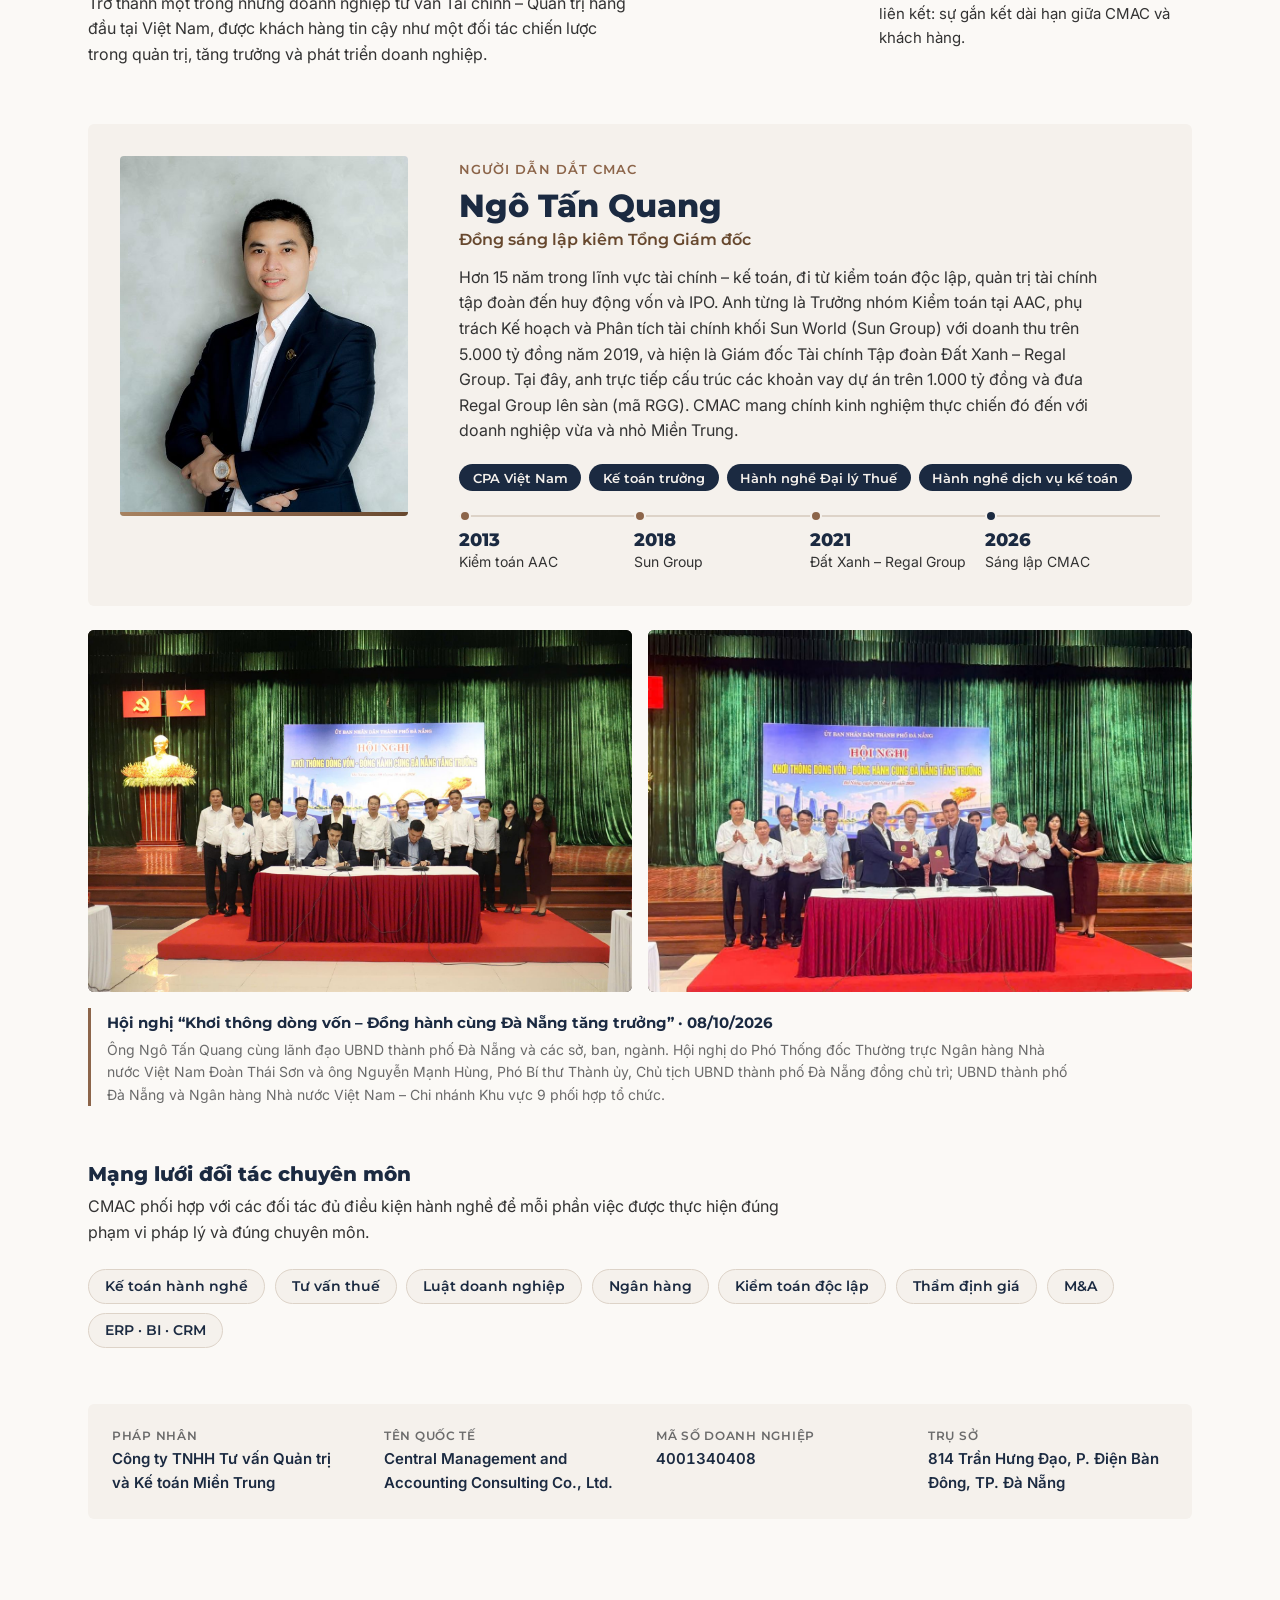
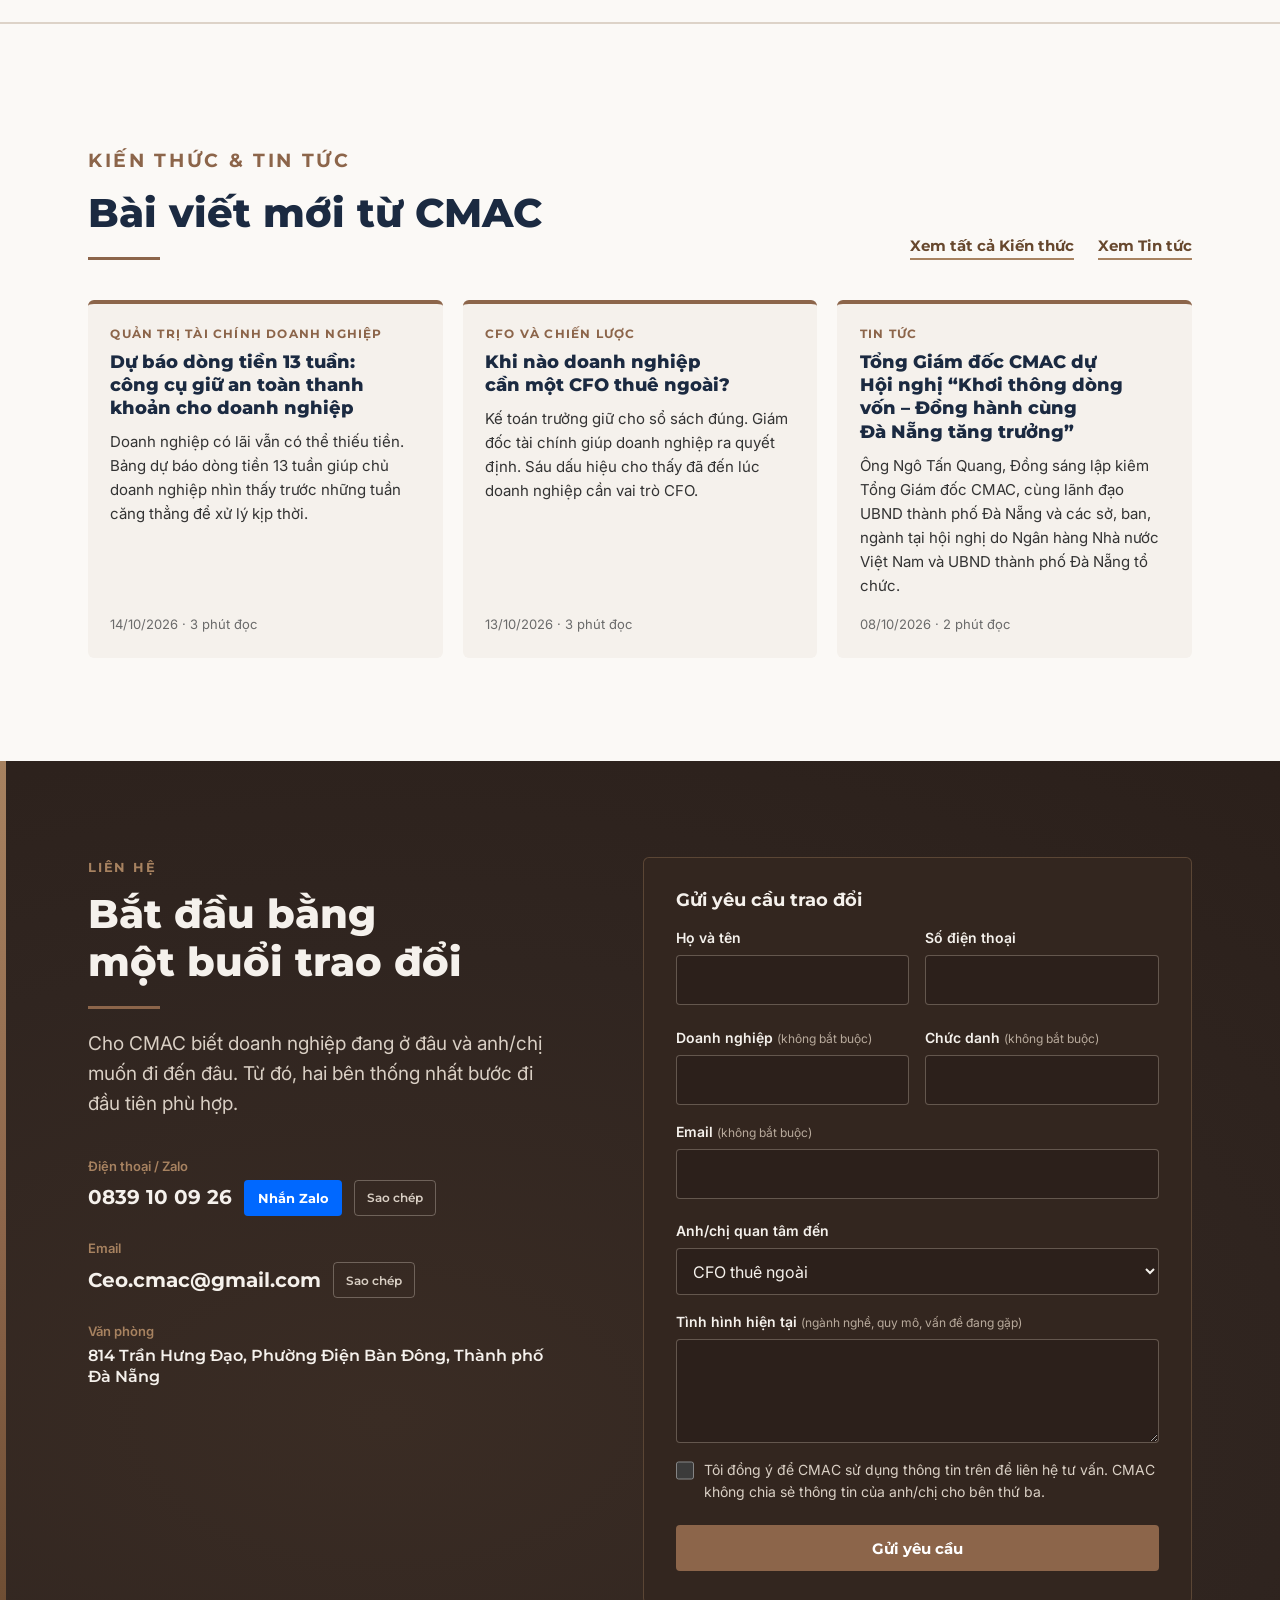
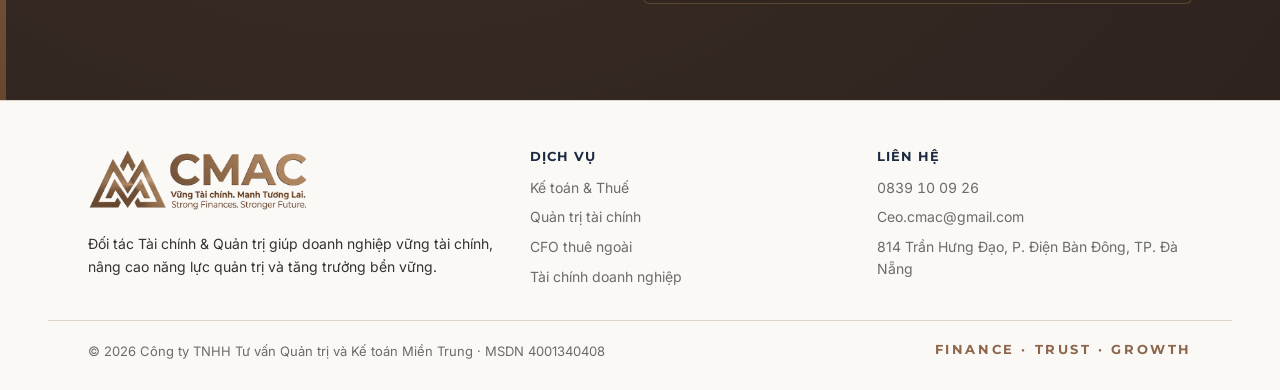
==== commit f4ff6e07: "Quy hoạch 5 chủ đề Kiến thức, thêm chú thích in nghiêng cho từng chủ đề - Quản trị tài chính doanh n" ====
--- a/index.html
+++ b/index.html
@@ -681,13 +681,13 @@
       </div>
       <ul class="latest-grid">
         <li class="latest-card">
-          <span class="tag">Quản trị tài chính</span>
+          <span class="tag">Quản trị tài chính doanh nghiệp</span>
           <h3><a href="/kien-thuc/du-bao-dong-tien-13-tuan/">Dự báo dòng tiền 13 tuần: công cụ giữ an toàn thanh khoản cho doanh nghiệp</a></h3>
           <p>Doanh nghiệp có lãi vẫn có thể thiếu tiền. Bảng dự báo dòng tiền 13 tuần giúp chủ doanh nghiệp nhìn thấy trước những tuần căng thẳng để xử lý kịp thời.</p>
           <span class="meta">14/10/2026 · 3 phút đọc</span>
         </li>
         <li class="latest-card">
-          <span class="tag">CFO &amp; Chiến lược</span>
+          <span class="tag">CFO và Chiến lược</span>
           <h3><a href="/kien-thuc/khi-nao-doanh-nghiep-can-cfo-thue-ngoai/">Khi nào doanh nghiệp cần một CFO thuê ngoài?</a></h3>
           <p>Kế toán trưởng giữ cho sổ sách đúng. Giám đốc tài chính giúp doanh nghiệp ra quyết định. Sáu dấu hiệu cho thấy đã đến lúc doanh nghiệp cần vai trò CFO.</p>
           <span class="meta">13/10/2026 · 3 phút đọc</span>
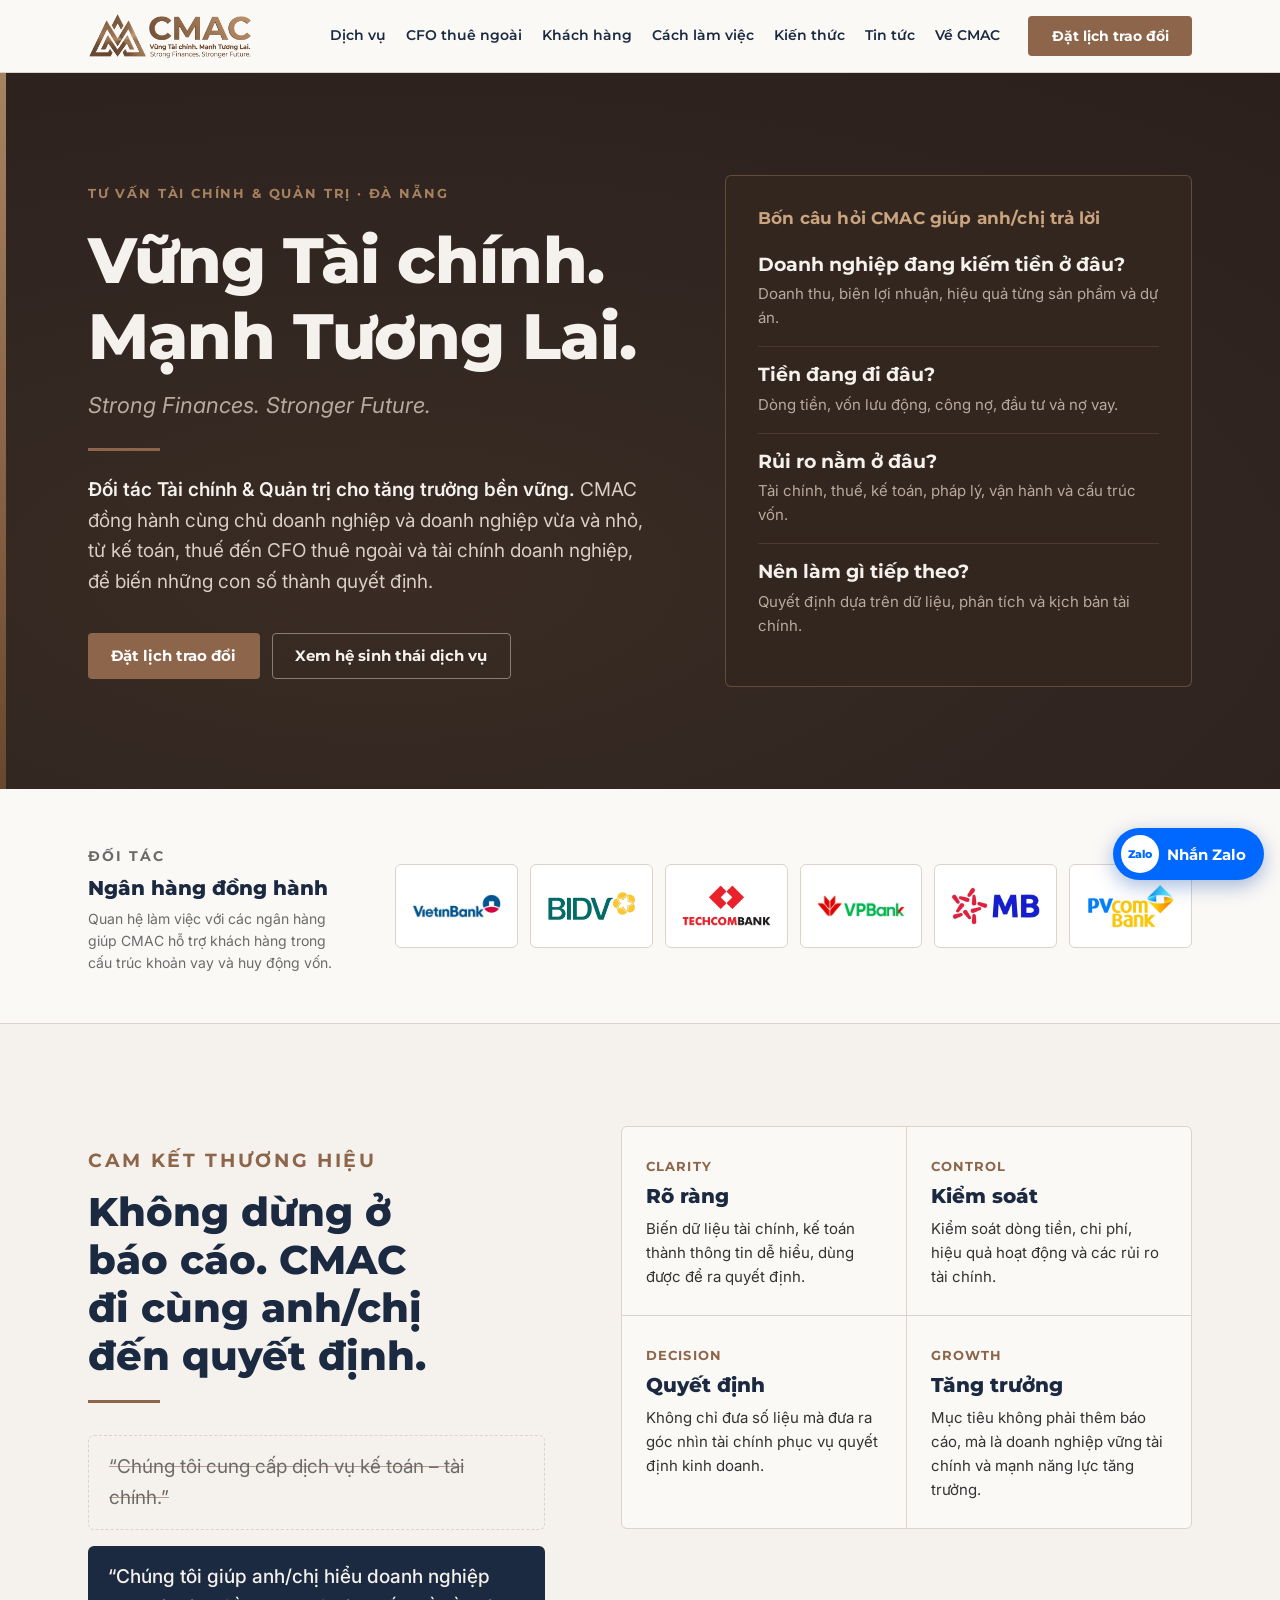
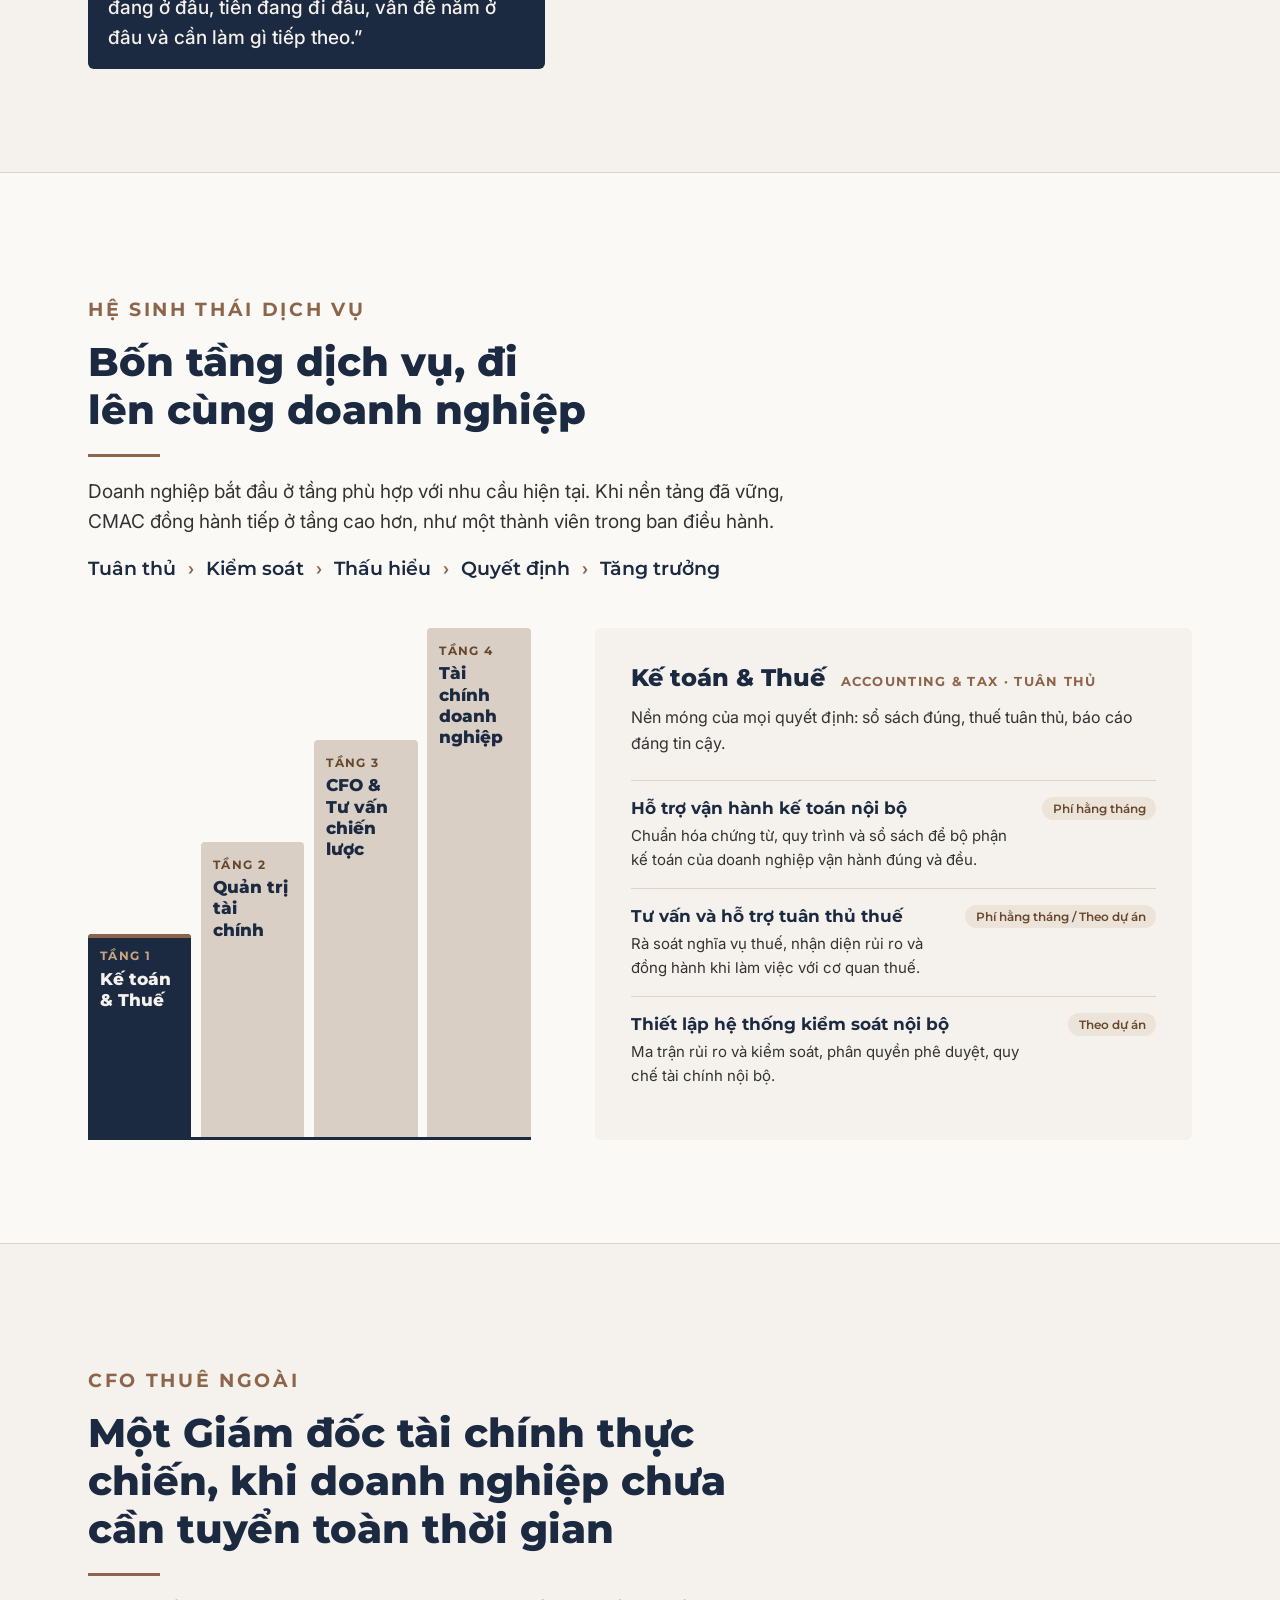
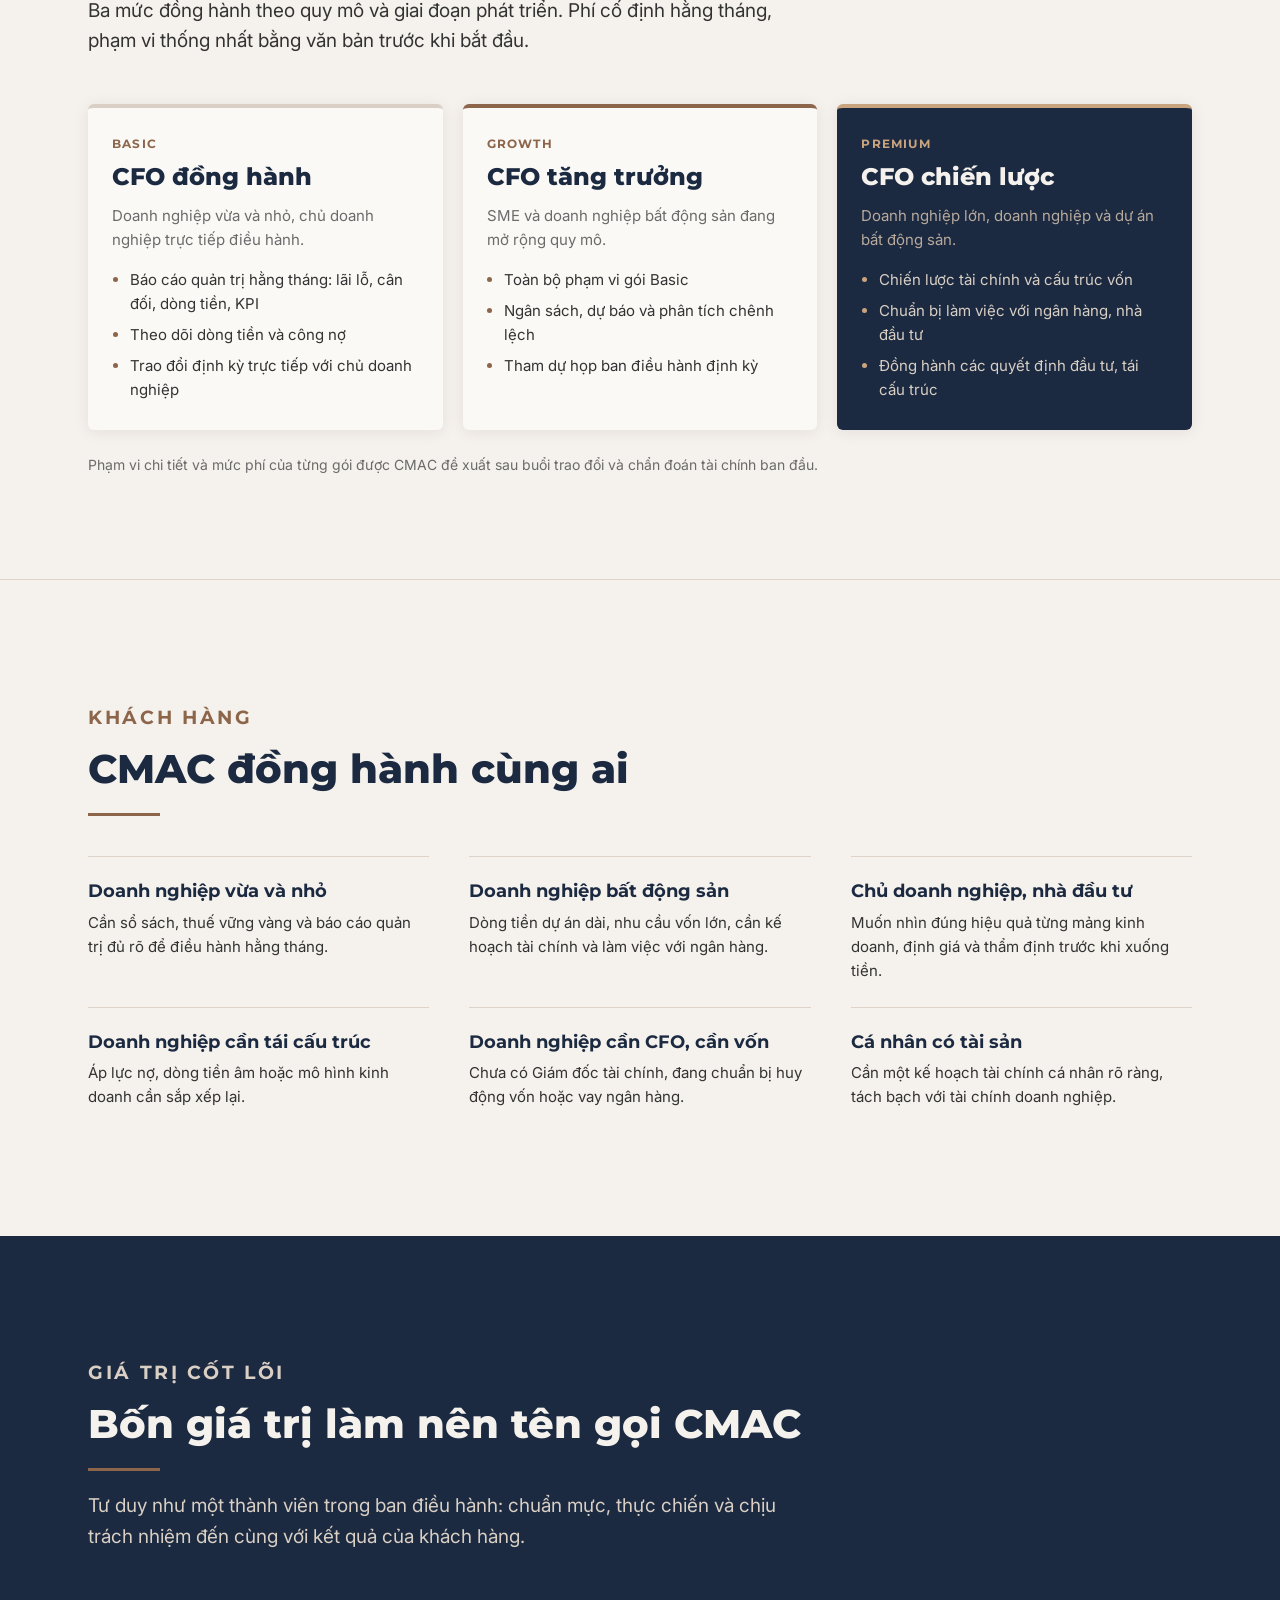
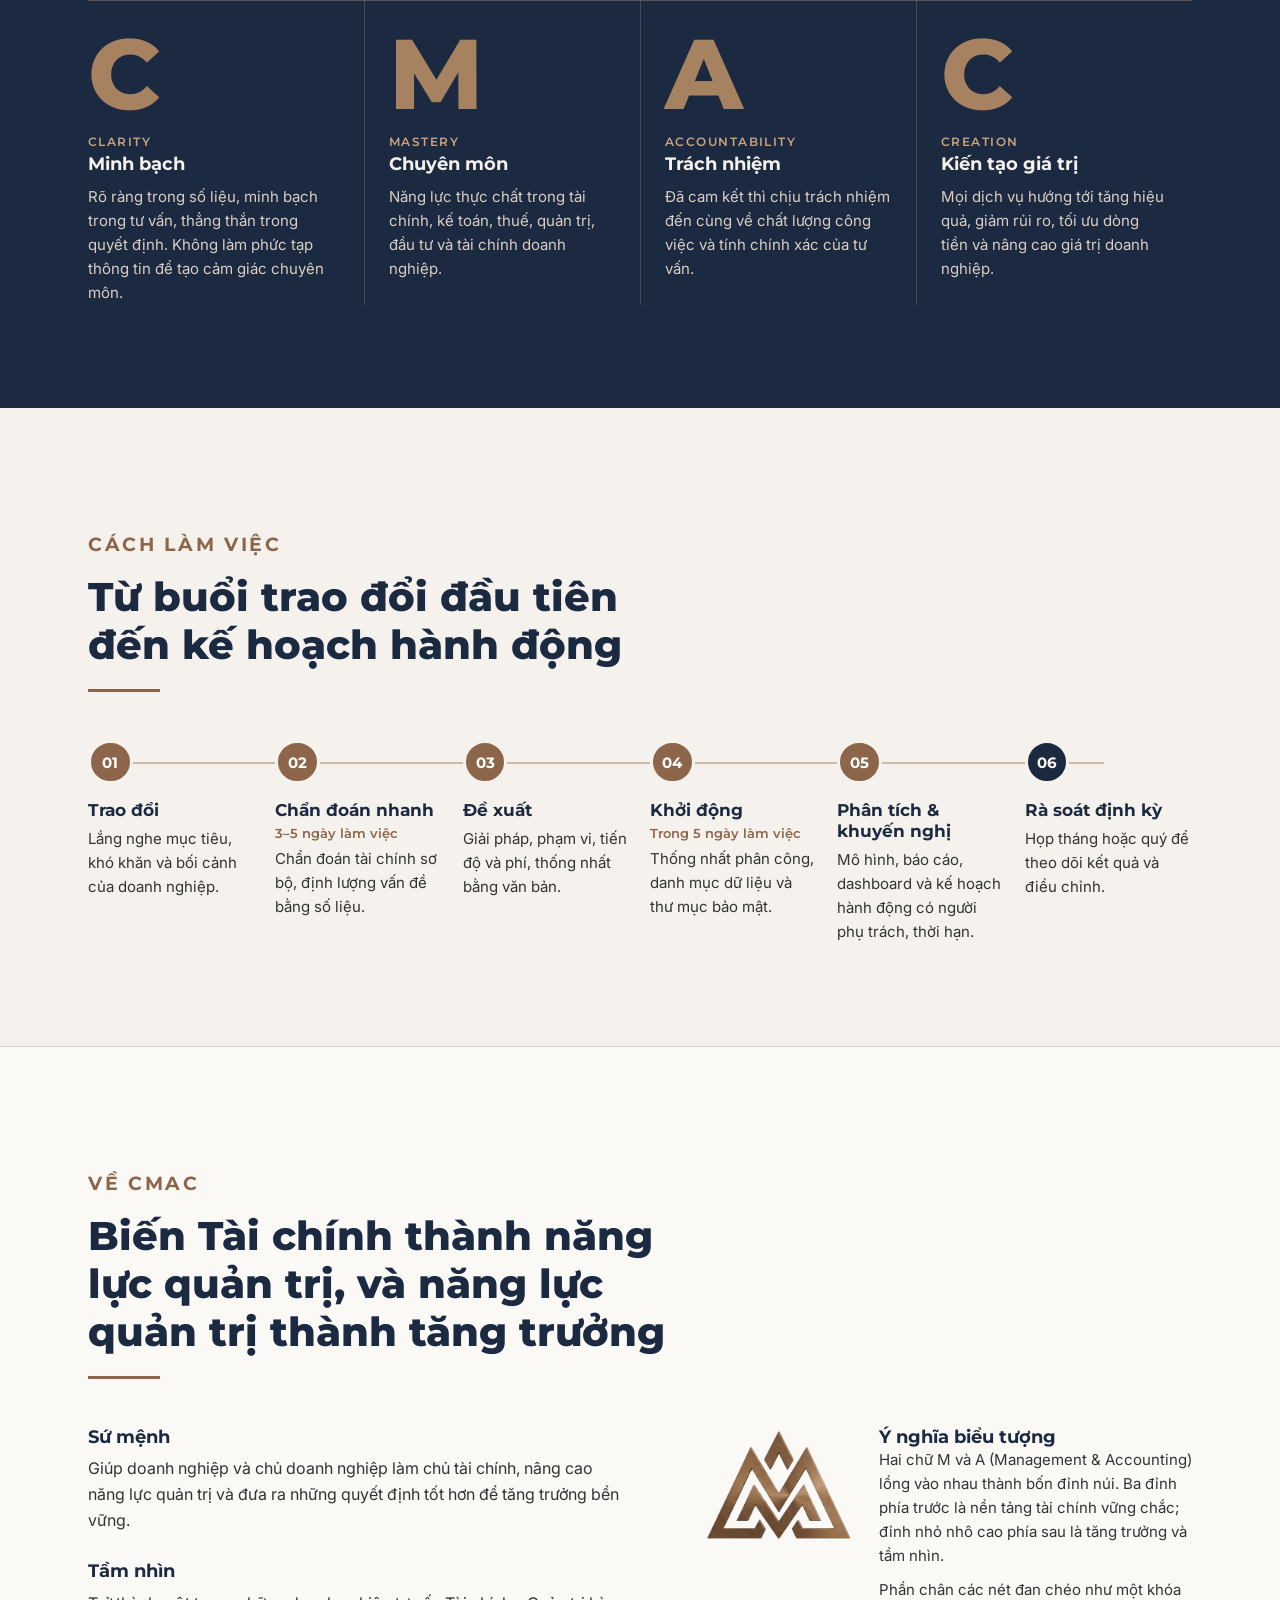
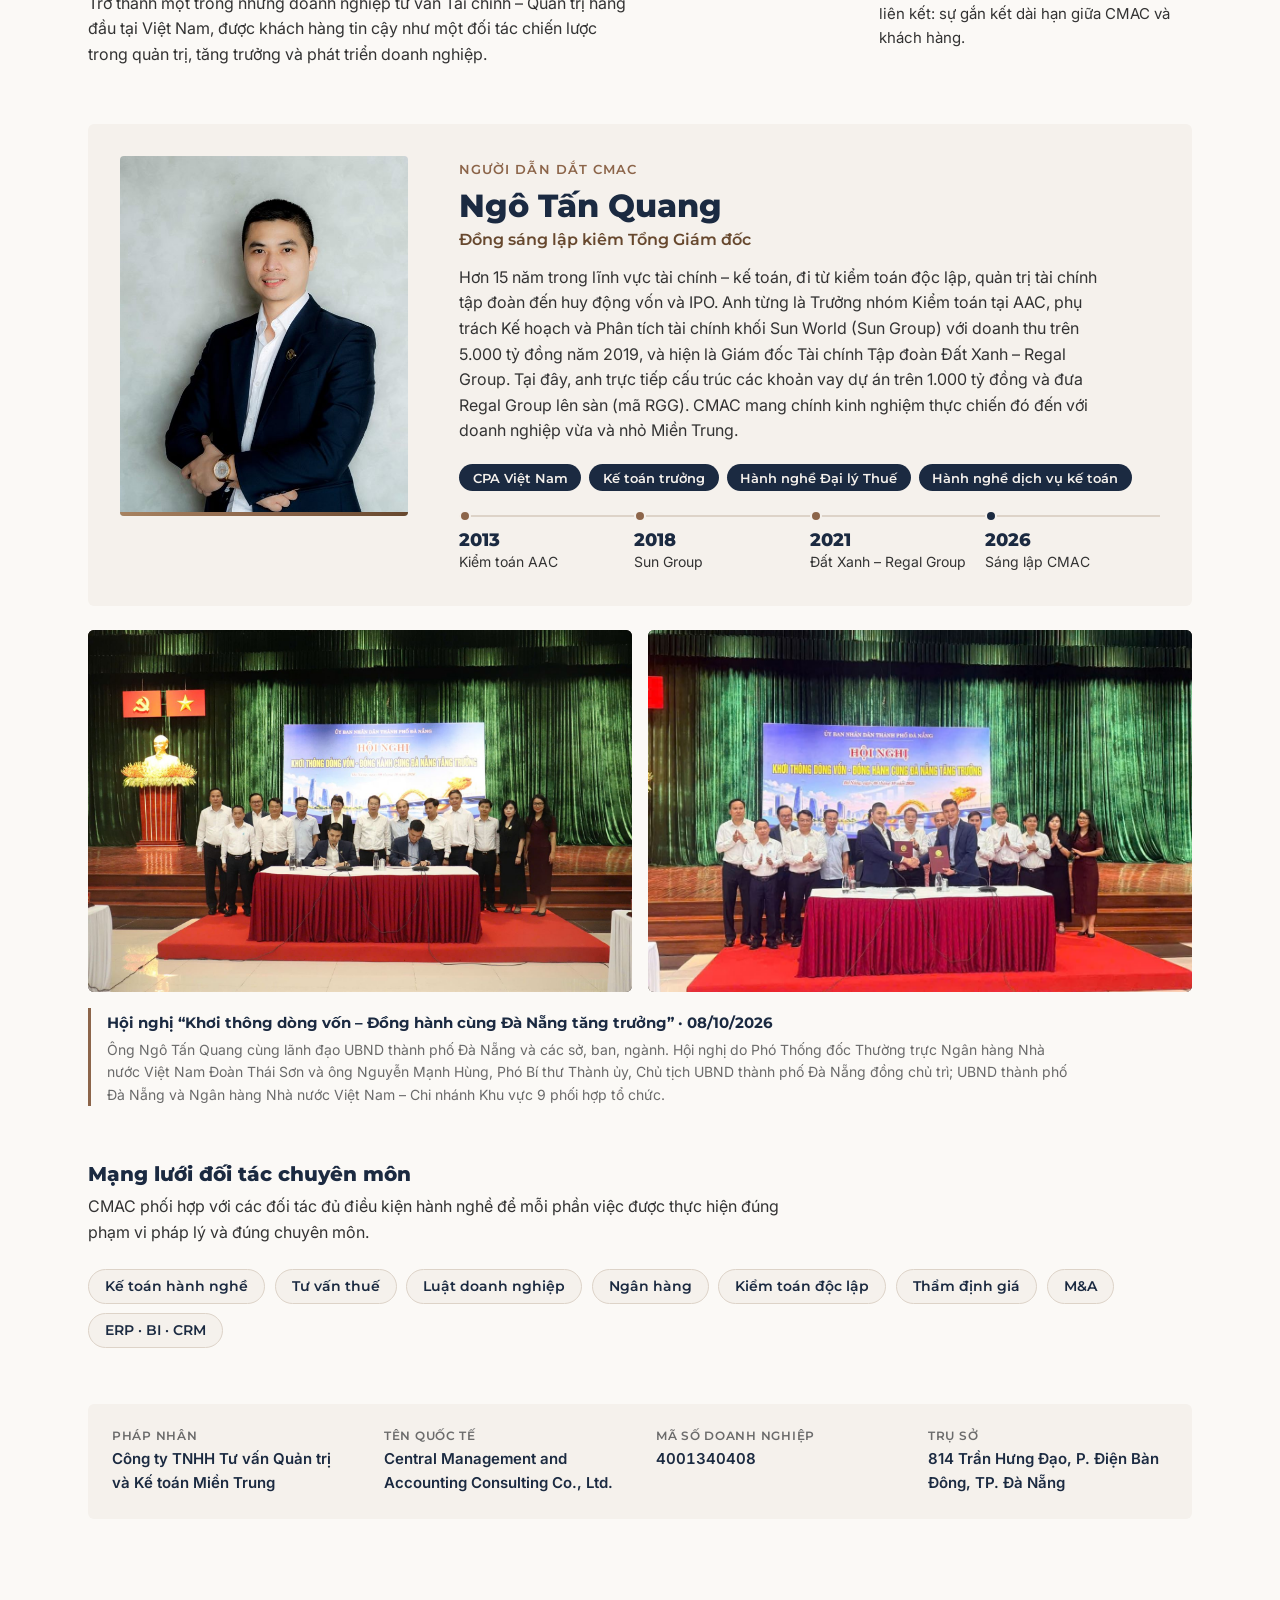
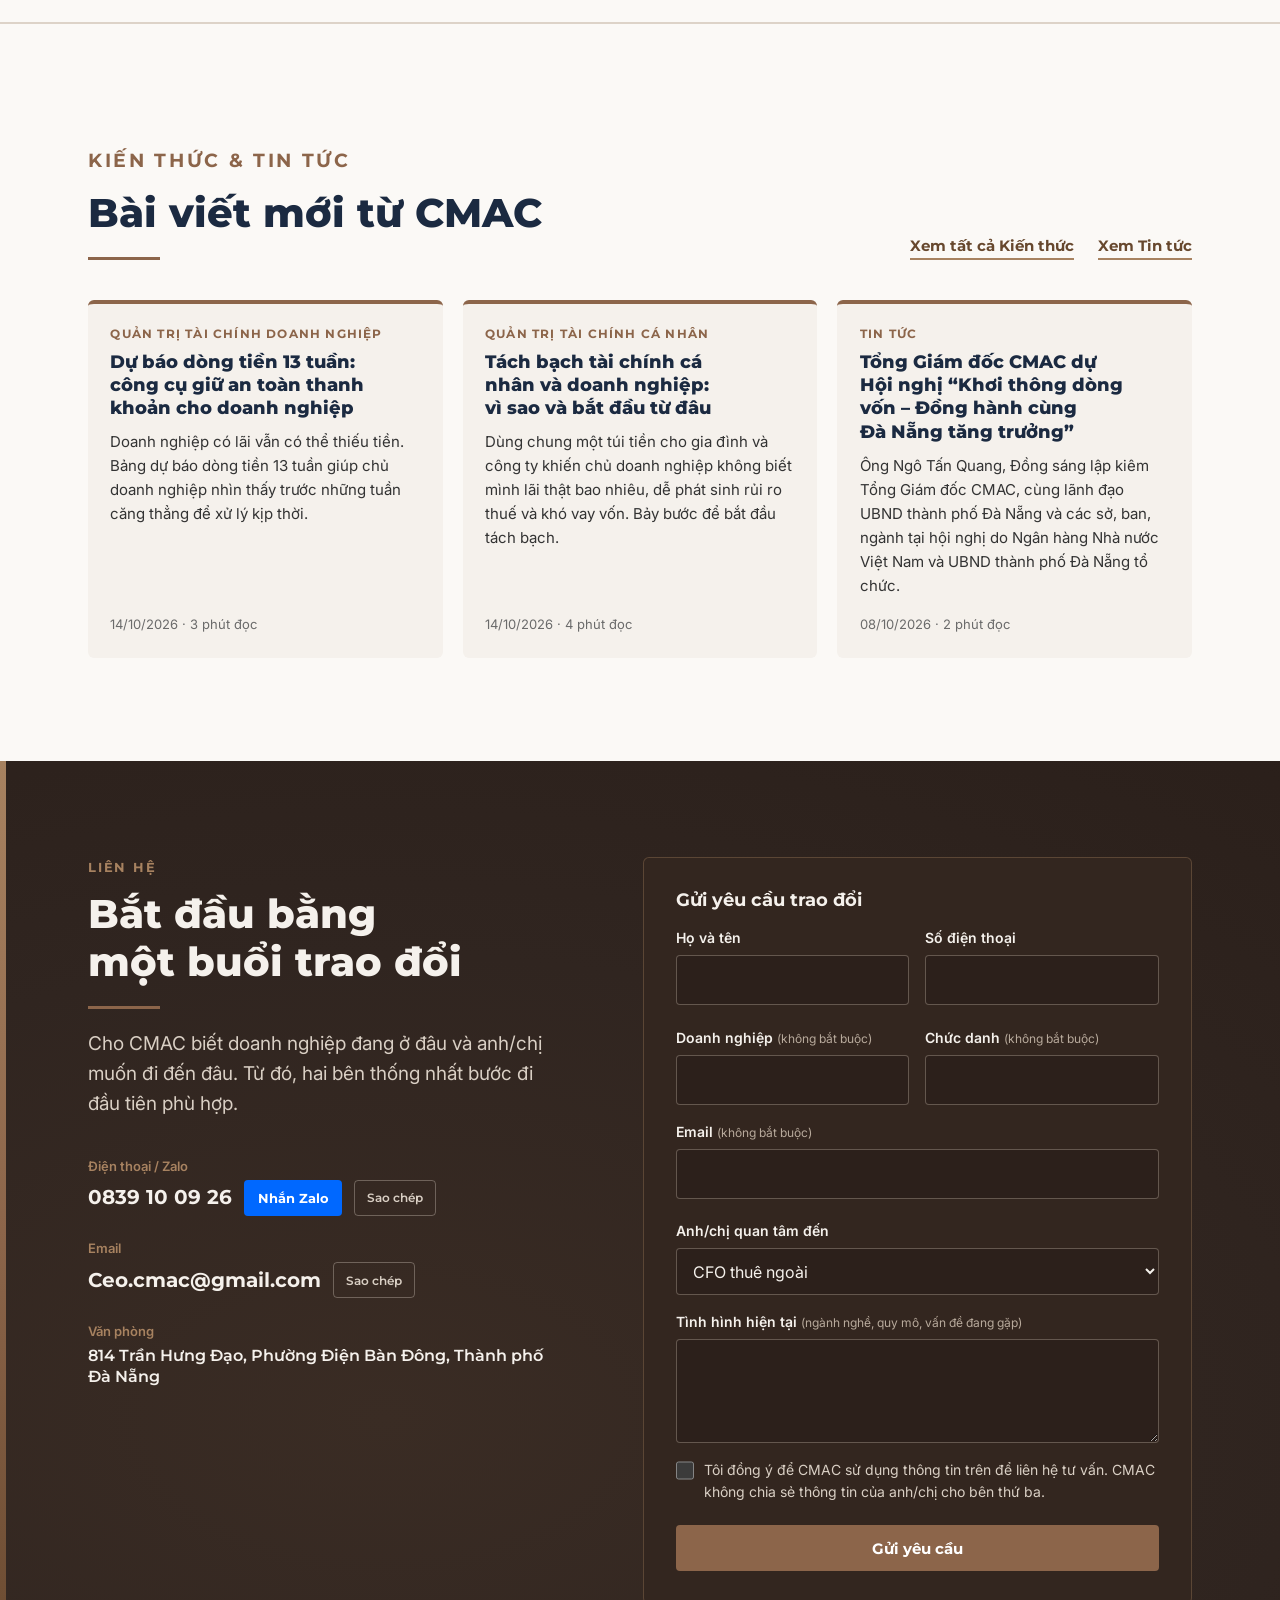
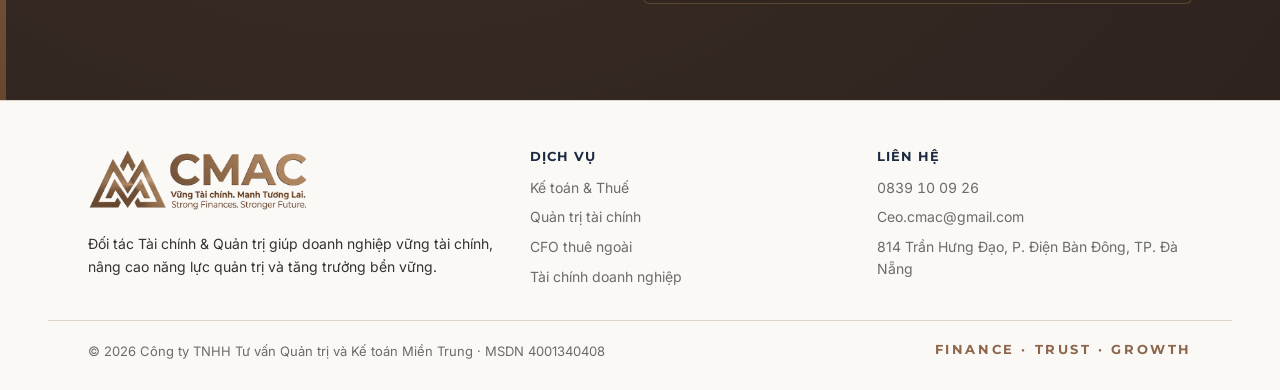
==== commit ae3a4683: "Thêm bài Kiến thức: Tách bạch tài chính cá nhân và doanh nghiệp Co-Authored-By: Claude Opus 5.5 <nor" ====
--- a/index.html
+++ b/index.html
@@ -687,10 +687,10 @@
           <span class="meta">14/10/2026 · 3 phút đọc</span>
         </li>
         <li class="latest-card">
-          <span class="tag">CFO và Chiến lược</span>
-          <h3><a href="/kien-thuc/khi-nao-doanh-nghiep-can-cfo-thue-ngoai/">Khi nào doanh nghiệp cần một CFO thuê ngoài?</a></h3>
-          <p>Kế toán trưởng giữ cho sổ sách đúng. Giám đốc tài chính giúp doanh nghiệp ra quyết định. Sáu dấu hiệu cho thấy đã đến lúc doanh nghiệp cần vai trò CFO.</p>
-          <span class="meta">13/10/2026 · 3 phút đọc</span>
+          <span class="tag">Quản trị tài chính cá nhân</span>
+          <h3><a href="/kien-thuc/tach-bach-tai-chinh-ca-nhan-va-doanh-nghiep/">Tách bạch tài chính cá nhân và doanh nghiệp: vì sao và bắt đầu từ đâu</a></h3>
+          <p>Dùng chung một túi tiền cho gia đình và công ty khiến chủ doanh nghiệp không biết mình lãi thật bao nhiêu, dễ phát sinh rủi ro thuế và khó vay vốn. Bảy bước để bắt đầu tách bạch.</p>
+          <span class="meta">14/10/2026 · 4 phút đọc</span>
         </li>
         <li class="latest-card">
           <span class="tag">Tin tức</span>
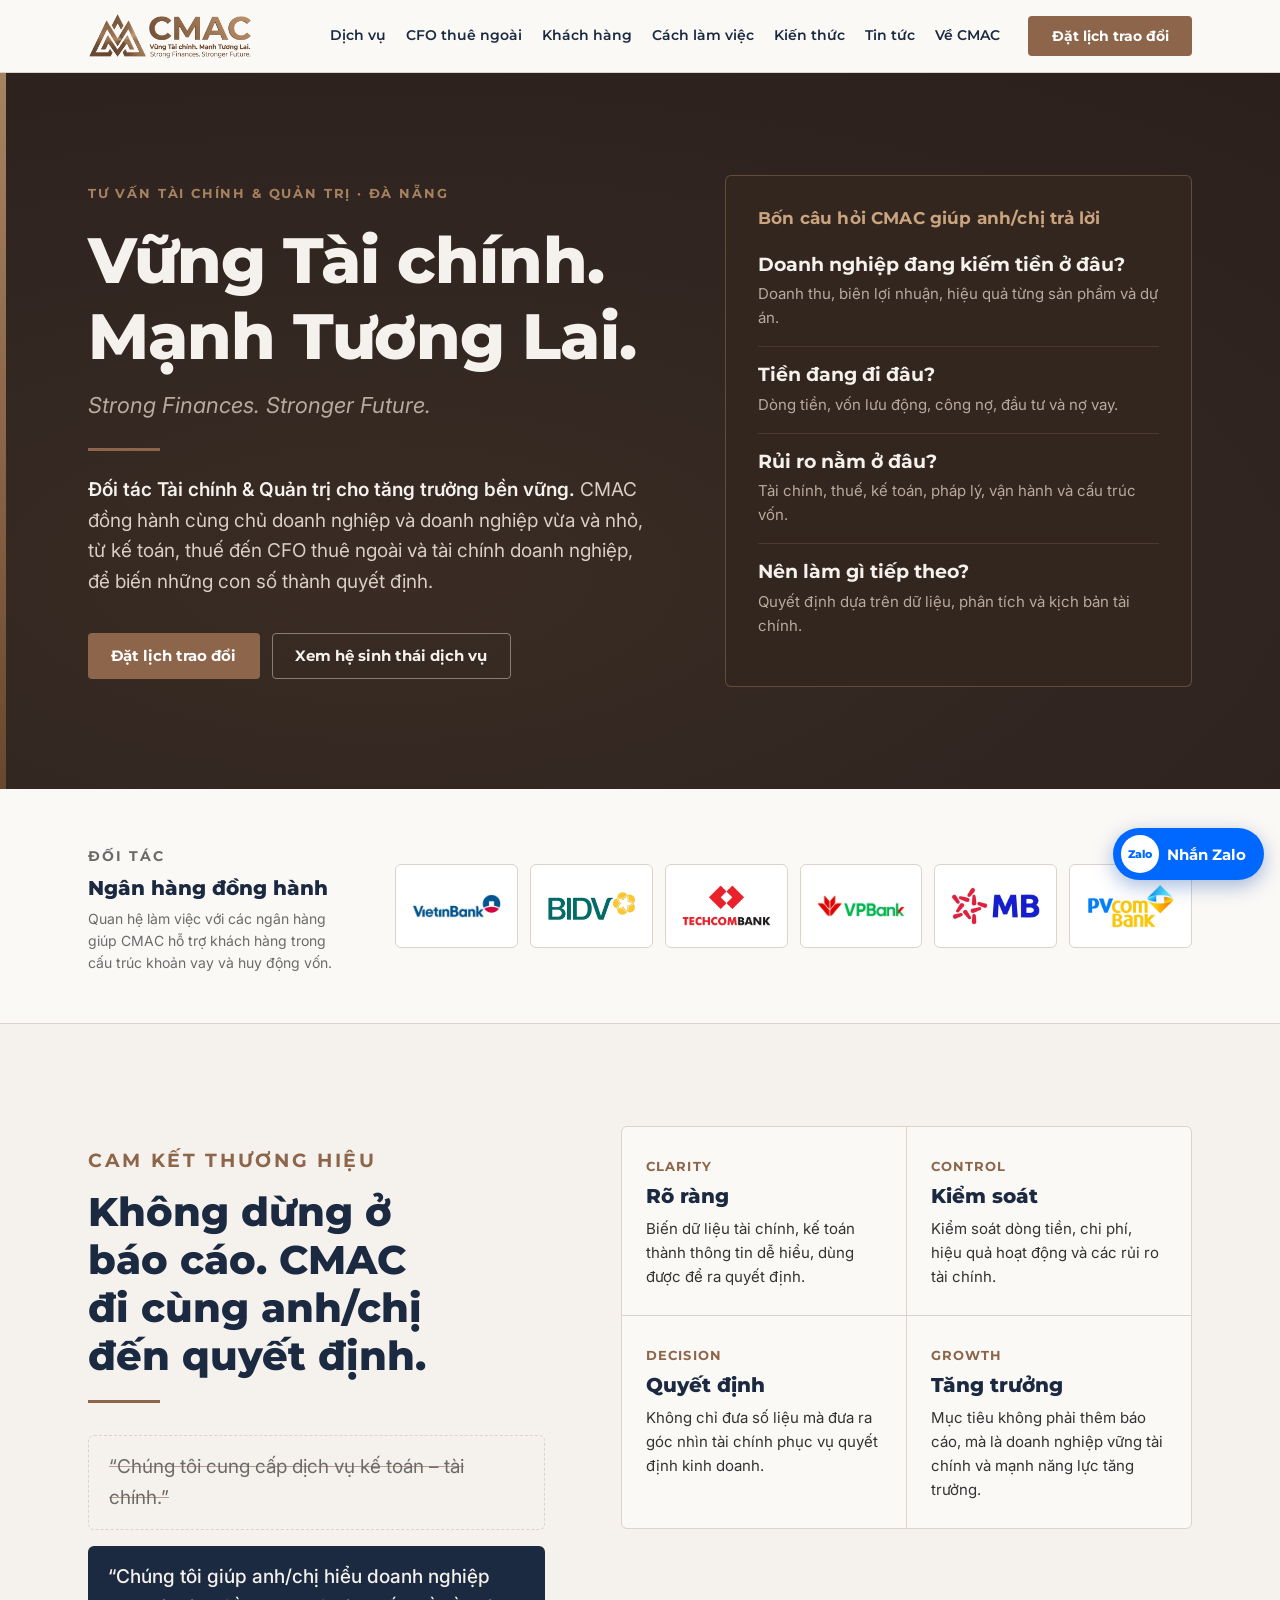
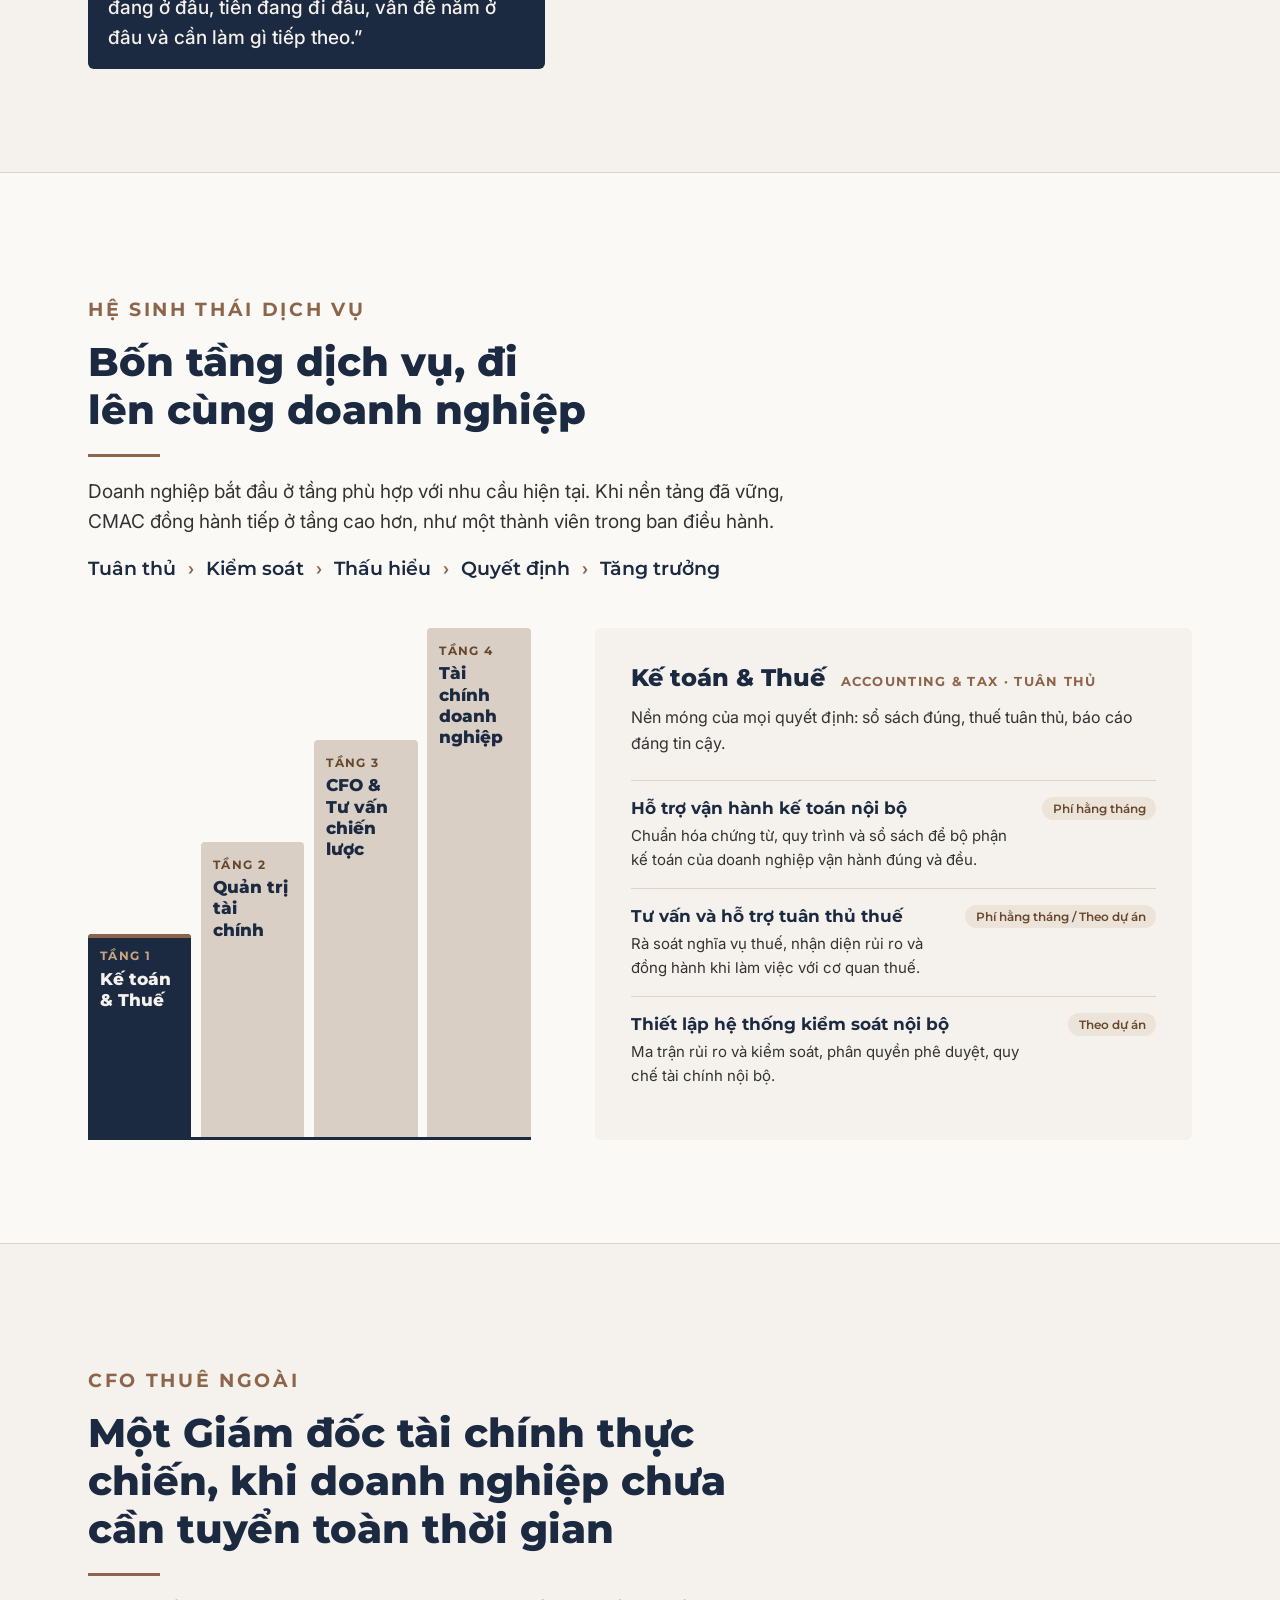
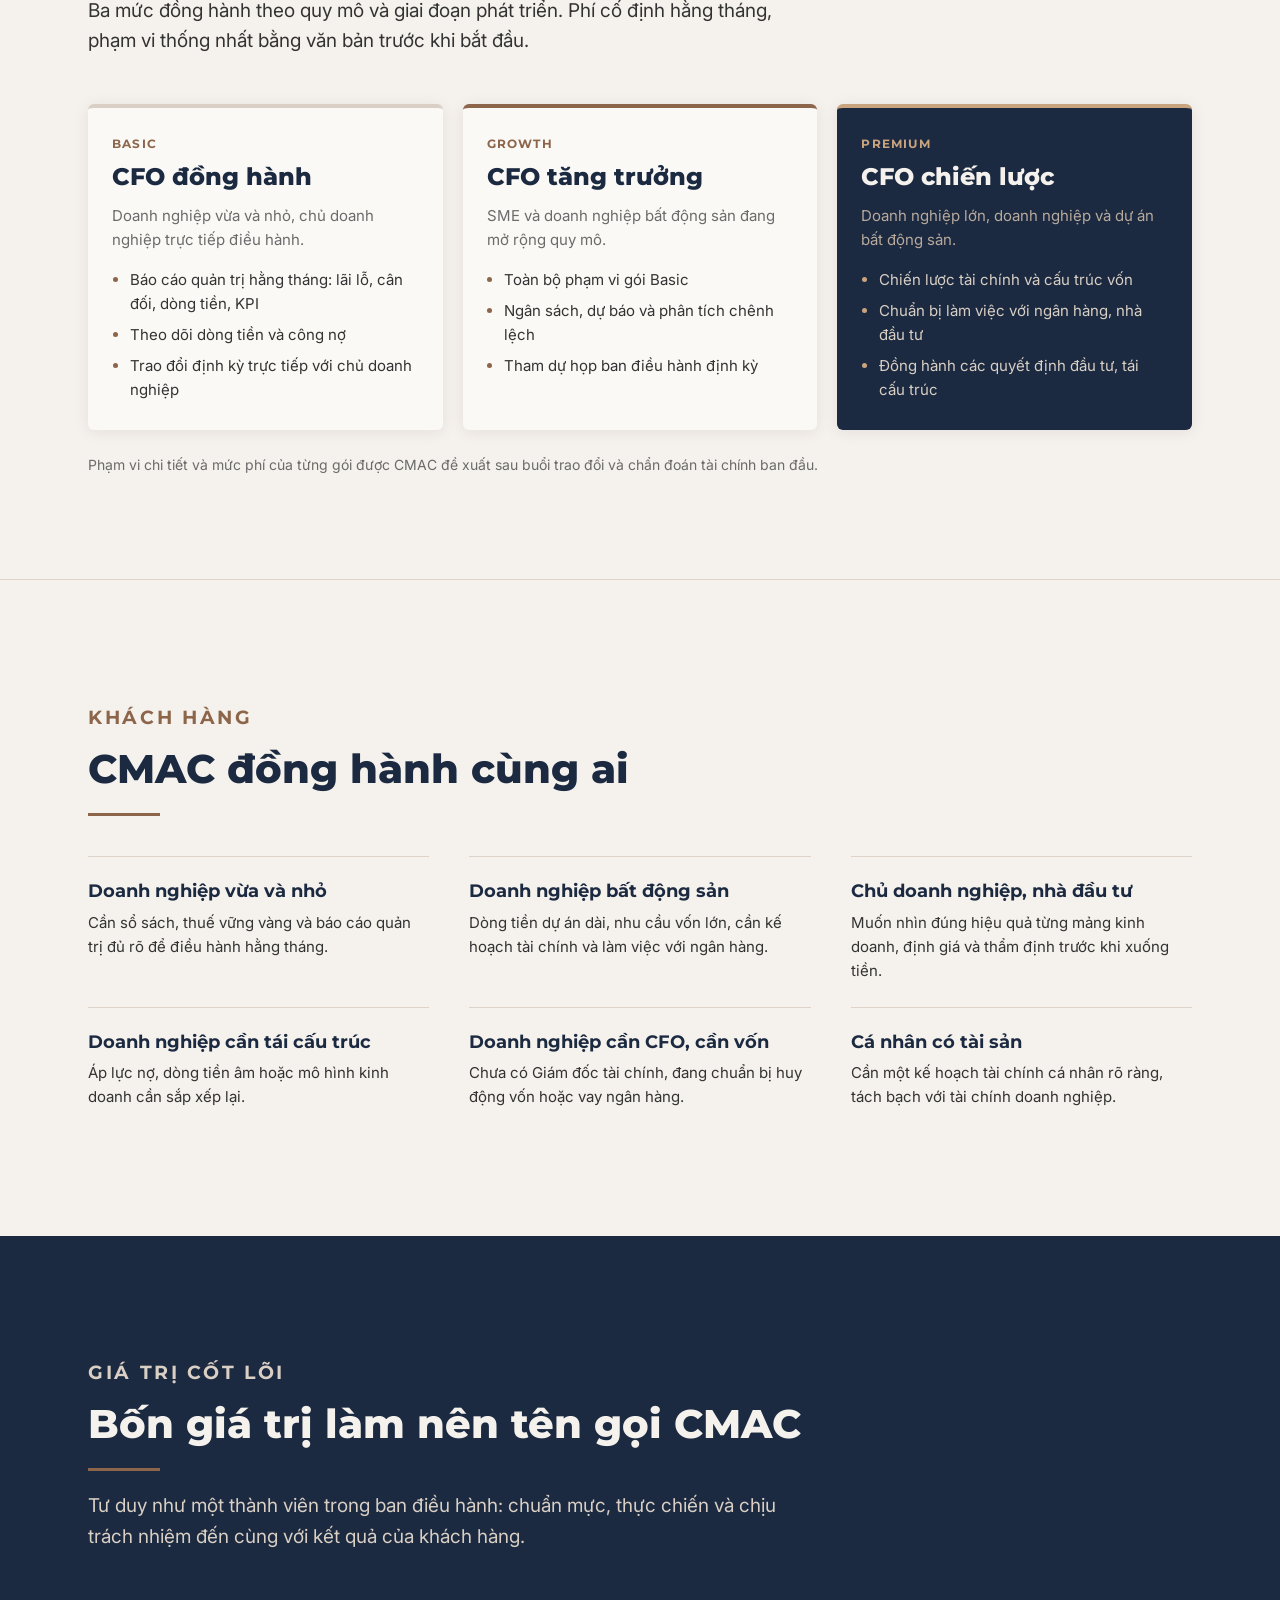
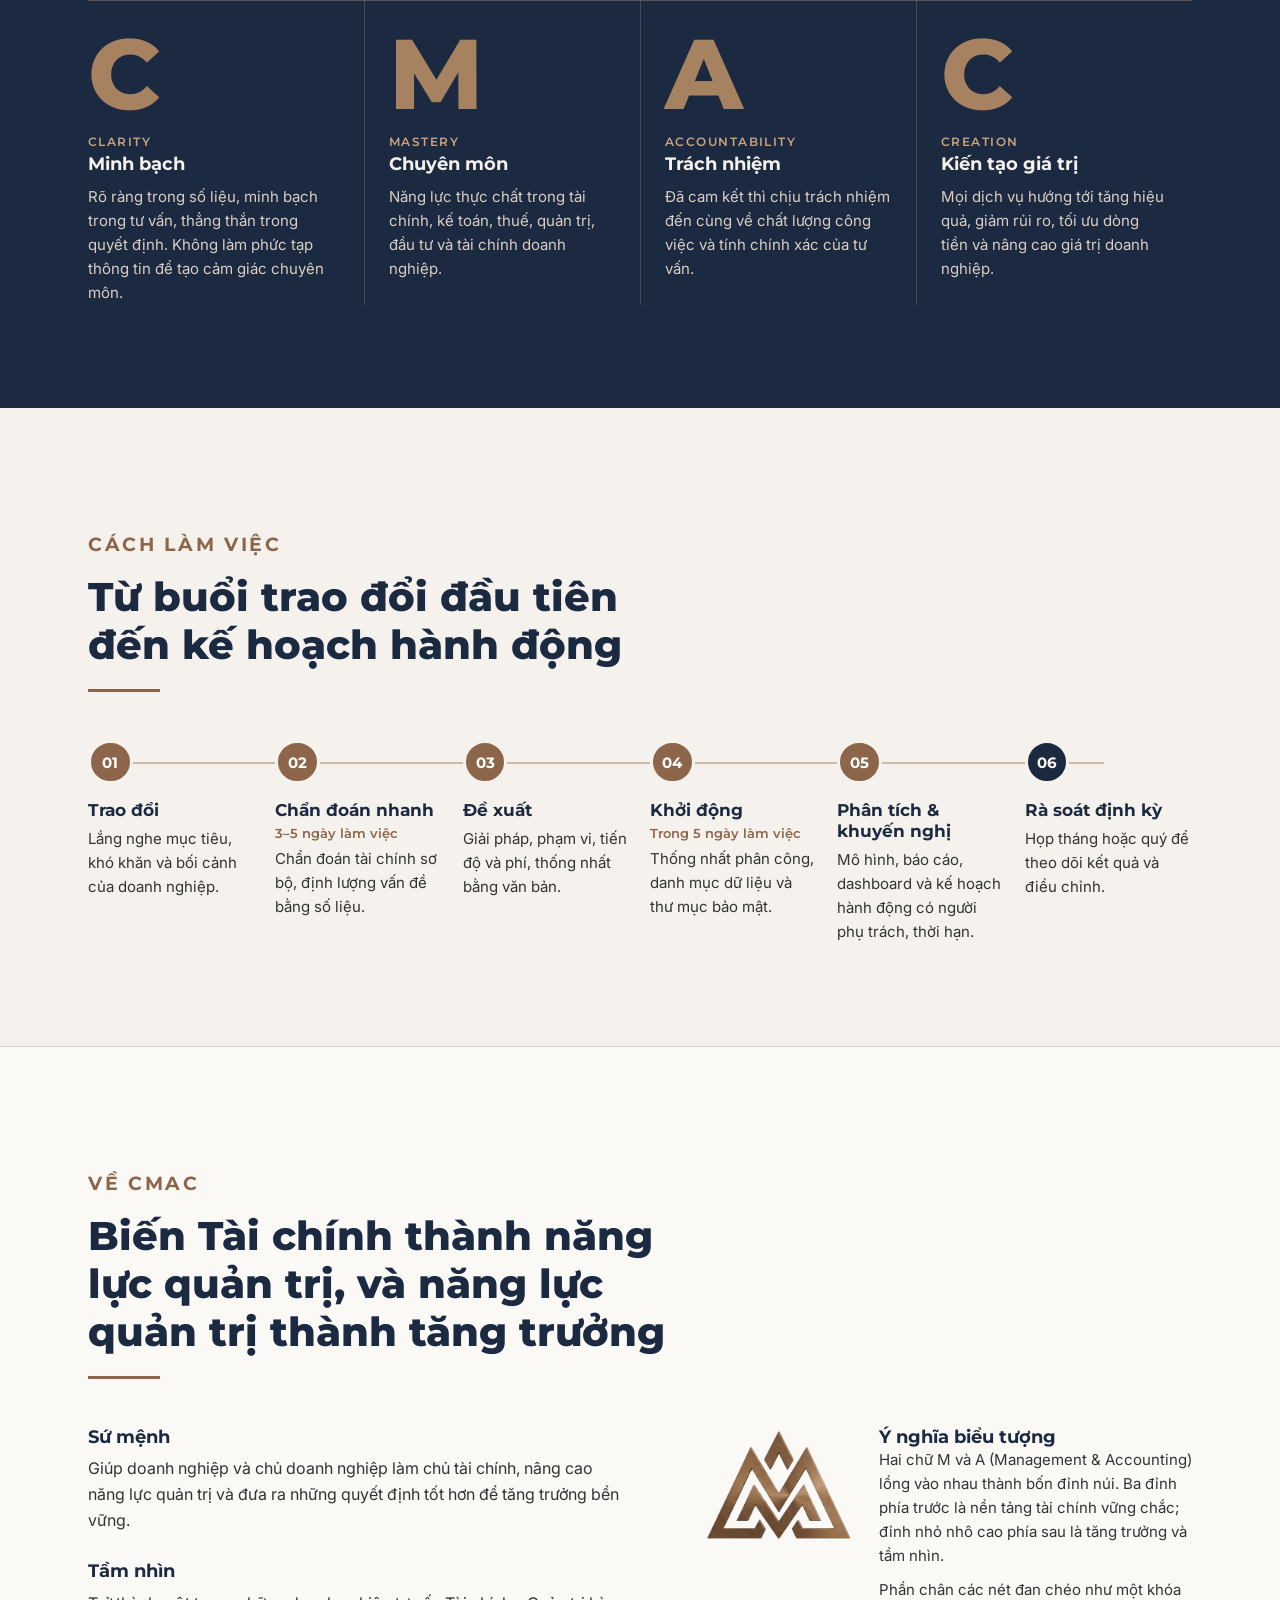
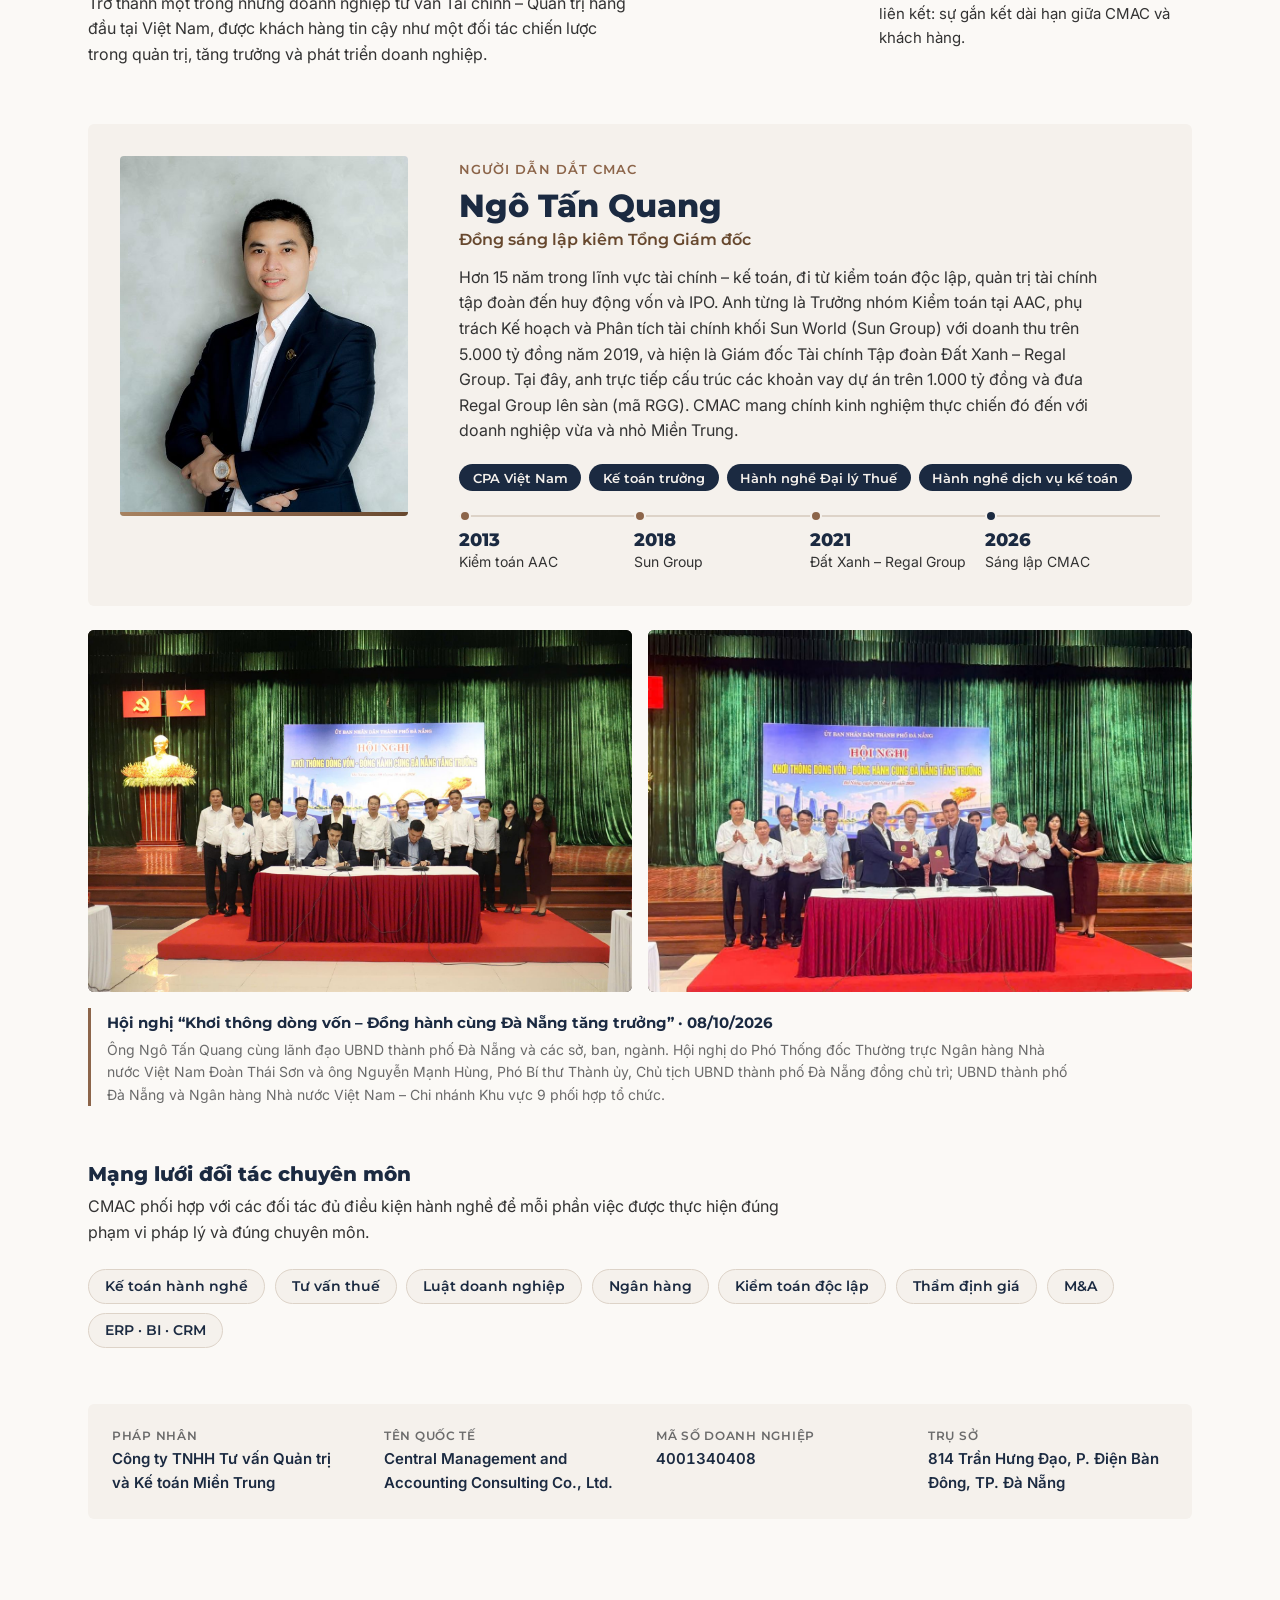
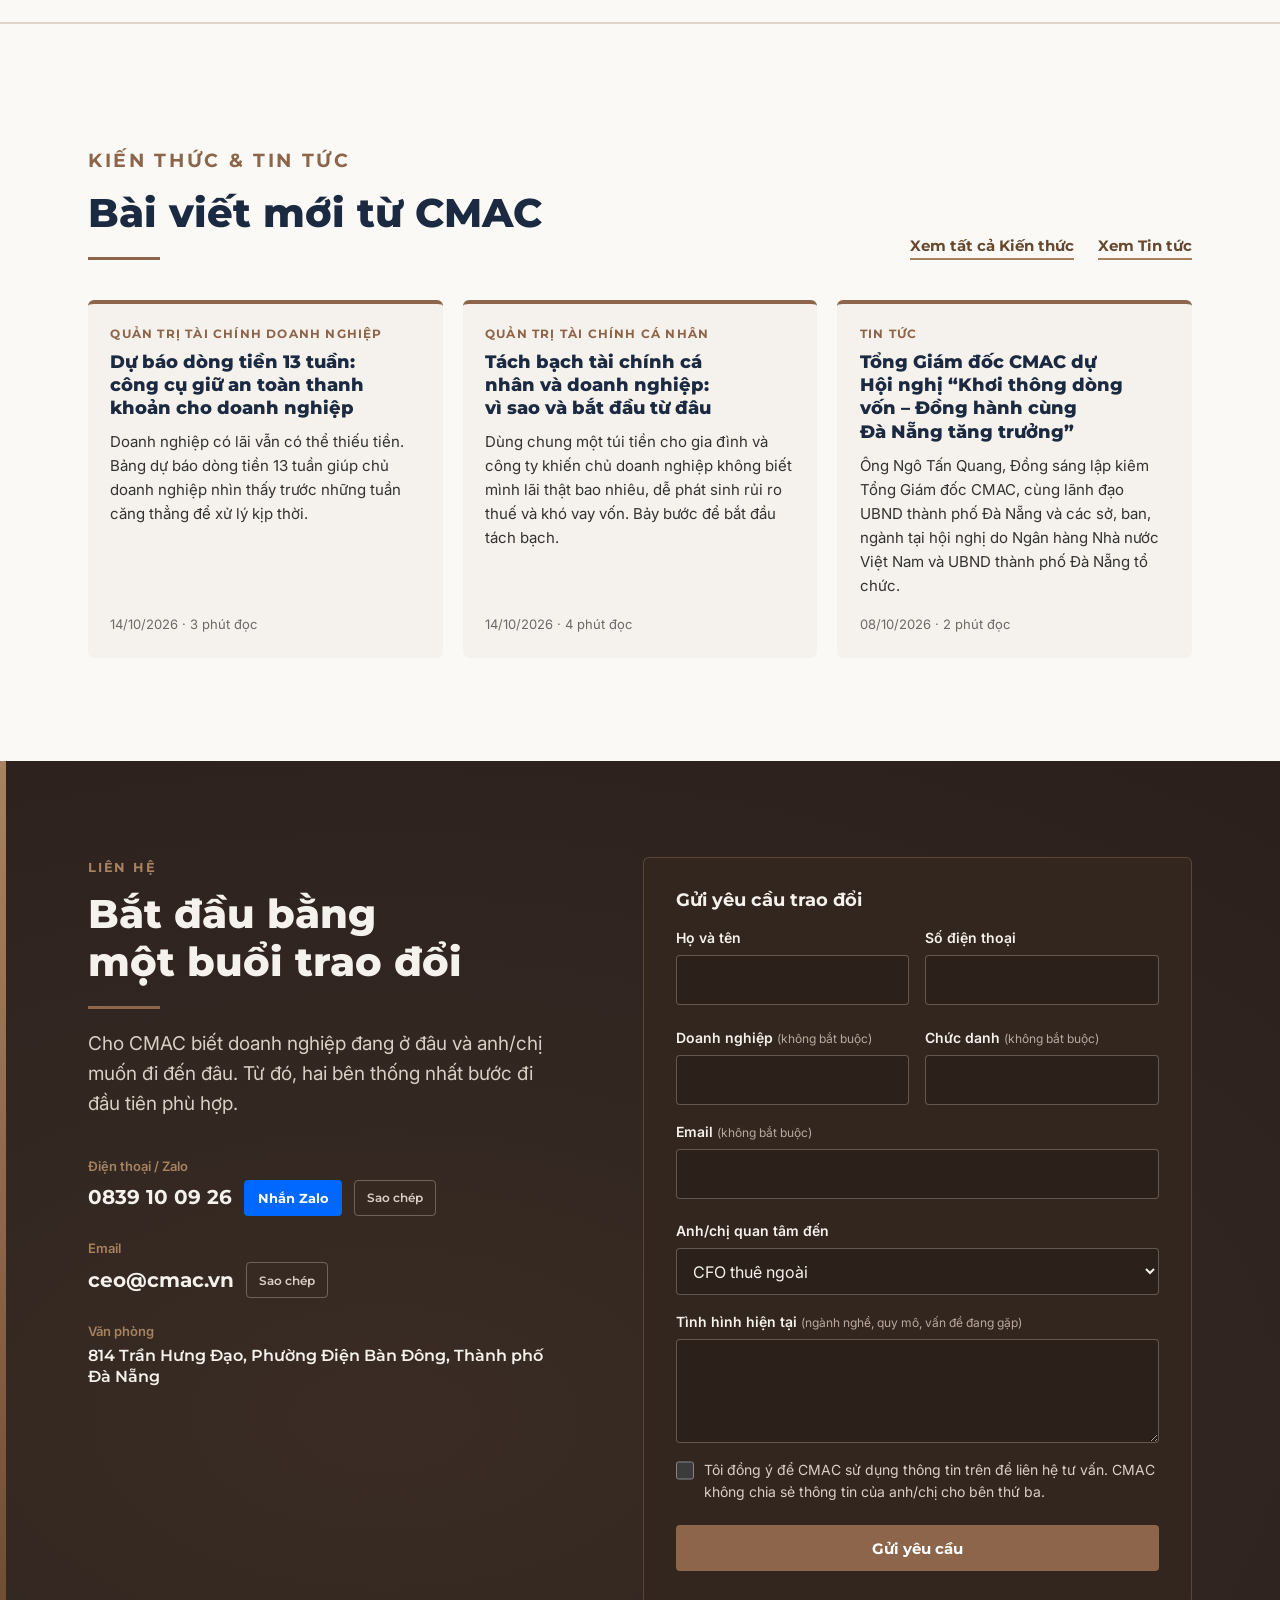
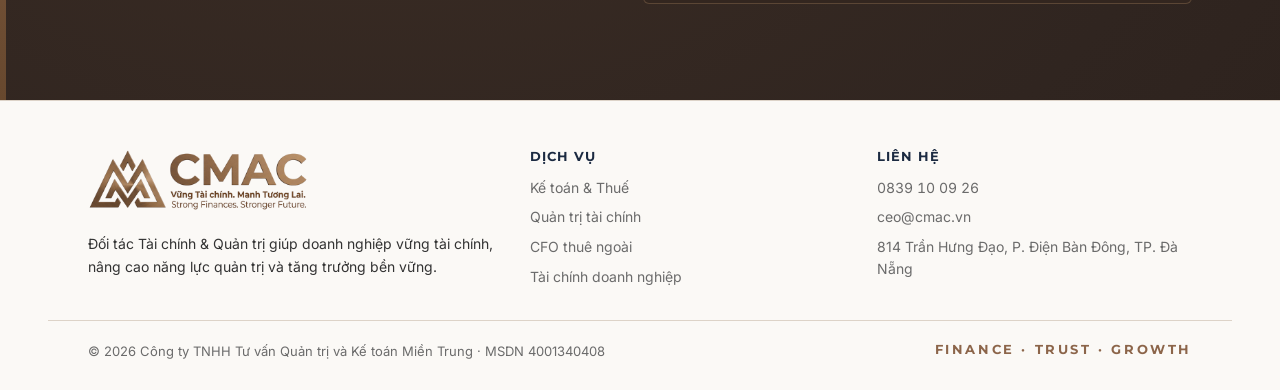
==== commit 9647d61b: "Đổi email liên hệ trên website sang ceo@cmac.vn Co-Authored-By: Claude Opus 5.5 <noreply@anthropic.c" ====
--- a/index.html
+++ b/index.html
@@ -9,7 +9,14 @@
 <meta property="og:title" content="CMAC – Vững Tài chính. Mạnh Tương Lai.">
 <meta property="og:description" content="CMAC – Đối tác Tài chính &amp; Quản trị cho tăng trưởng bền vững: Kế toán – Thuế, Quản trị tài chính, CFO thuê ngoài và Tài chính doanh nghiệp tại Đà Nẵng.">
 <meta property="og:url" content="https://cmac.vn/">
-<meta property="og:image" content="https://cmac.vn/assets/cmac-logo.png">
+<meta property="og:site_name" content="CMAC">
+<meta property="og:image" content="https://cmac.vn/assets/og-cmac.jpg">
+<meta property="og:image:width" content="1200">
+<meta property="og:image:height" content="630">
+<meta property="og:image:type" content="image/jpeg">
+<meta property="og:image:alt" content="CMAC – Đối tác Tài chính &amp; Quản trị cho tăng trưởng bền vững">
+<meta name="twitter:card" content="summary_large_image">
+<meta name="twitter:image" content="https://cmac.vn/assets/og-cmac.jpg">
 <link rel="canonical" href="https://cmac.vn/">
 <meta name="theme-color" content="#2A1F1A">
 <link rel="icon" type="image/png" href="assets/cmac-mark-v2.png">
@@ -713,7 +720,7 @@
         <p class="lede">Cho CMAC biết doanh nghiệp đang ở đâu và anh/chị muốn đi đến đâu. Từ đó, hai bên thống nhất bước đi đầu tiên phù hợp.</p>
         <div class="channels">
           <div><div class="ch-label">Điện thoại / Zalo</div><div class="ch-row"><span class="ch-val num" id="phone">0839 10 09 26</span><a class="btn-zalo" href="https://zalo.me/0839100926" target="_blank" rel="noopener">Nhắn Zalo</a><button class="copy" type="button" data-copy="phone">Sao chép</button></div></div>
-          <div><div class="ch-label">Email</div><div class="ch-row"><span class="ch-val" id="email">Ceo.cmac@gmail.com</span><button class="copy" type="button" data-copy="email">Sao chép</button></div></div>
+          <div><div class="ch-label">Email</div><div class="ch-row"><span class="ch-val" id="email">ceo@cmac.vn</span><button class="copy" type="button" data-copy="email">Sao chép</button></div></div>
           <div><div class="ch-label">Văn phòng</div><div class="ch-row"><span class="ch-val sm">814 Trần Hưng Đạo, Phường Điện Bàn Đông, Thành phố Đà Nẵng</span></div></div>
         </div>
       </div>
@@ -751,7 +758,7 @@
         <button class="btn btn-bronze" type="submit" id="submitBtn">Gửi yêu cầu</button>
         <p class="form-error" id="formError" hidden></p>
         <div class="result" id="result" hidden aria-live="polite">
-          <p id="resultMsg">Sao chép nội dung dưới đây và gửi tới CMAC qua Zalo <strong class="num">0839 10 09 26</strong> hoặc email <strong>Ceo.cmac@gmail.com</strong>.</p>
+          <p id="resultMsg">Sao chép nội dung dưới đây và gửi tới CMAC qua Zalo <strong class="num">0839 10 09 26</strong> hoặc email <strong>ceo@cmac.vn</strong>.</p>
           <pre id="summary"></pre>
           <div class="ch-row"><button class="btn btn-line" type="button" id="copySummary">Sao chép nội dung</button><a class="btn-zalo" href="https://zalo.me/0839100926" target="_blank" rel="noopener">Mở Zalo CMAC</a></div>
         </div>
@@ -785,7 +792,7 @@
       <h4>Liên hệ</h4>
       <ul>
         <li class="num">0839 10 09 26</li>
-        <li>Ceo.cmac@gmail.com</li>
+        <li>ceo@cmac.vn</li>
         <li>814 Trần Hưng Đạo, P. Điện Bàn Đông, TP. Đà Nẵng</li>
       </ul>
     </div>
@@ -918,7 +925,7 @@
     if (v.website) return; // bẫy spam
 
     if (!FORM_ENDPOINT) {
-      showCopyFallback(v, 'Sao chép nội dung dưới đây và gửi tới CMAC qua Zalo <strong class="num">0839 10 09 26</strong> hoặc email <strong>Ceo.cmac@gmail.com</strong>.');
+      showCopyFallback(v, 'Sao chép nội dung dưới đây và gửi tới CMAC qua Zalo <strong class="num">0839 10 09 26</strong> hoặc email <strong>ceo@cmac.vn</strong>.');
       return;
     }
 
@@ -937,7 +944,7 @@
       submitBtn.textContent = "Gửi lại yêu cầu";
       formError.textContent = "Chưa gửi được yêu cầu do lỗi kết nối. Anh/chị bấm gửi lại, hoặc sao chép nội dung bên dưới và nhắn Zalo cho CMAC.";
       formError.hidden = false;
-      showCopyFallback(v, 'Nội dung yêu cầu của anh/chị. Gửi qua Zalo <strong class="num">0839 10 09 26</strong> hoặc email <strong>Ceo.cmac@gmail.com</strong>.');
+      showCopyFallback(v, 'Nội dung yêu cầu của anh/chị. Gửi qua Zalo <strong class="num">0839 10 09 26</strong> hoặc email <strong>ceo@cmac.vn</strong>.');
     }
   });
   document.getElementById("copySummary").addEventListener("click", (e) => copyText(document.getElementById("summary").textContent, e.currentTarget));
